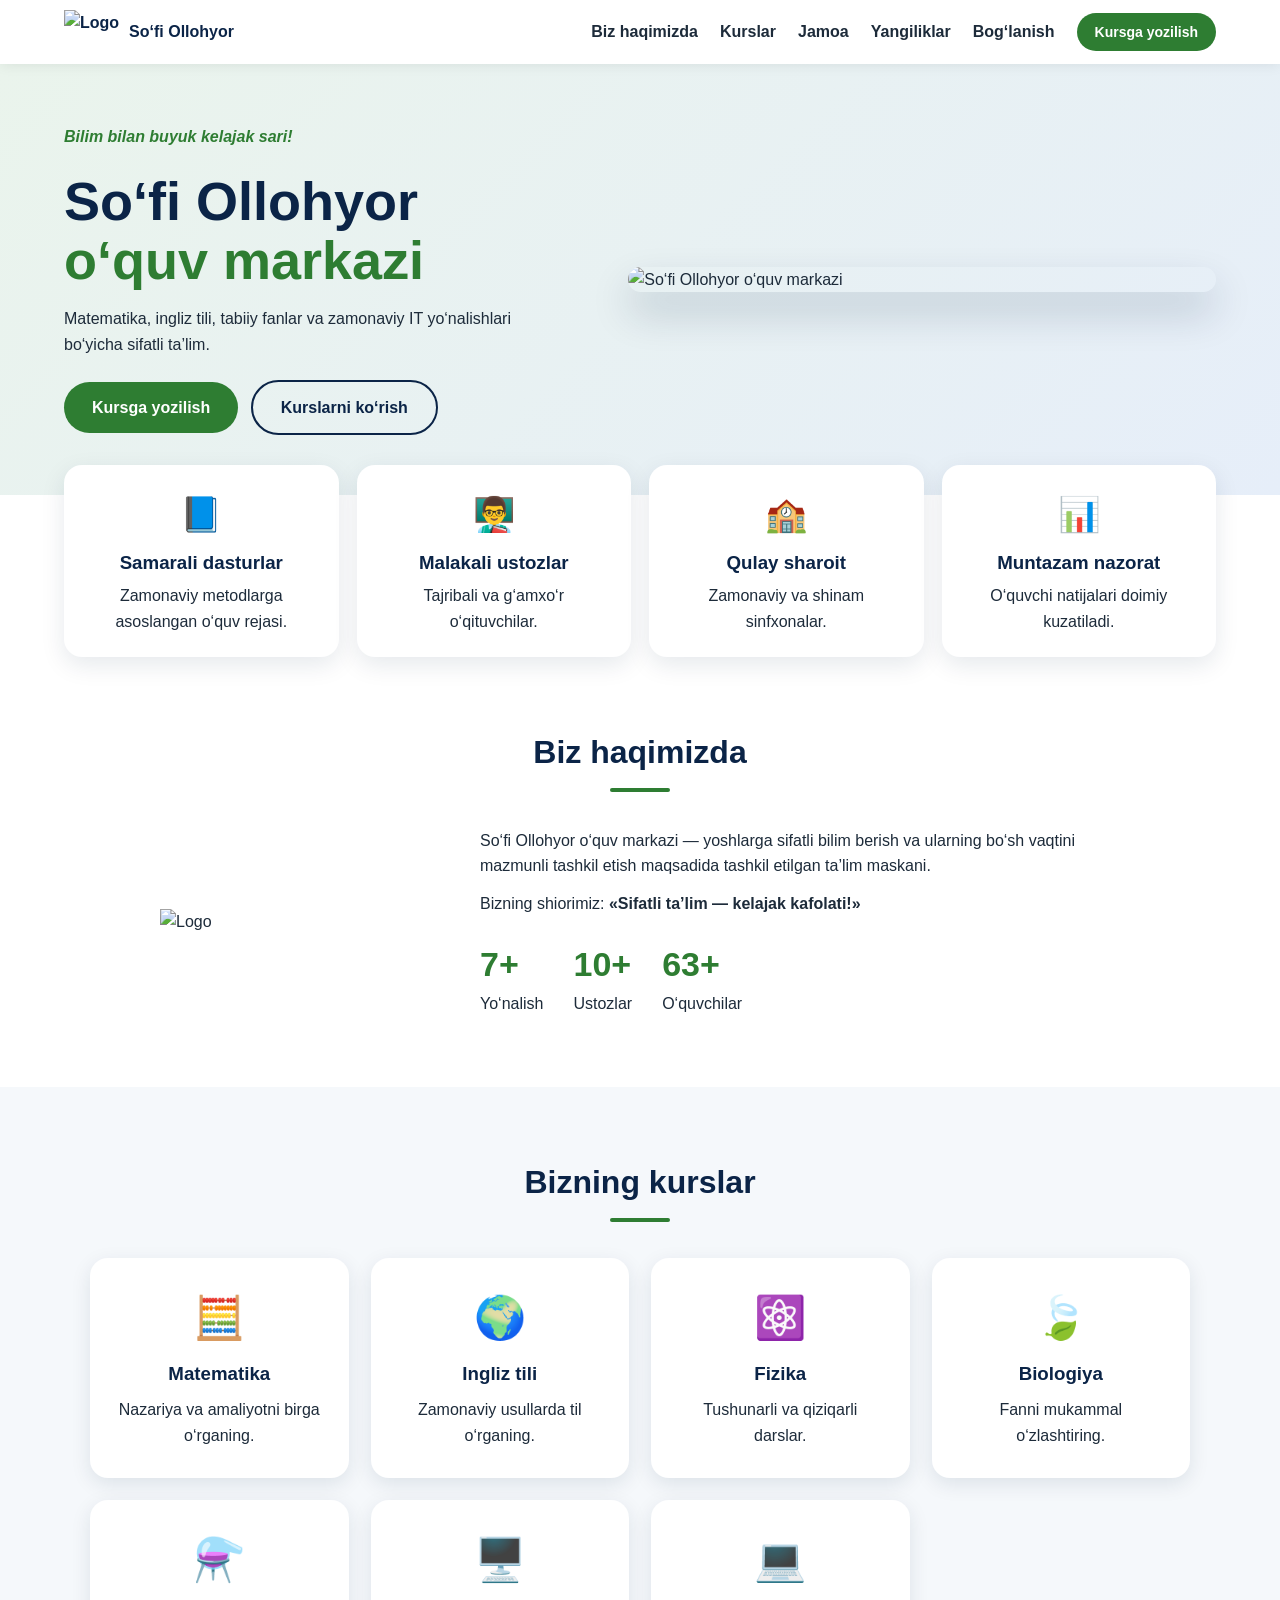
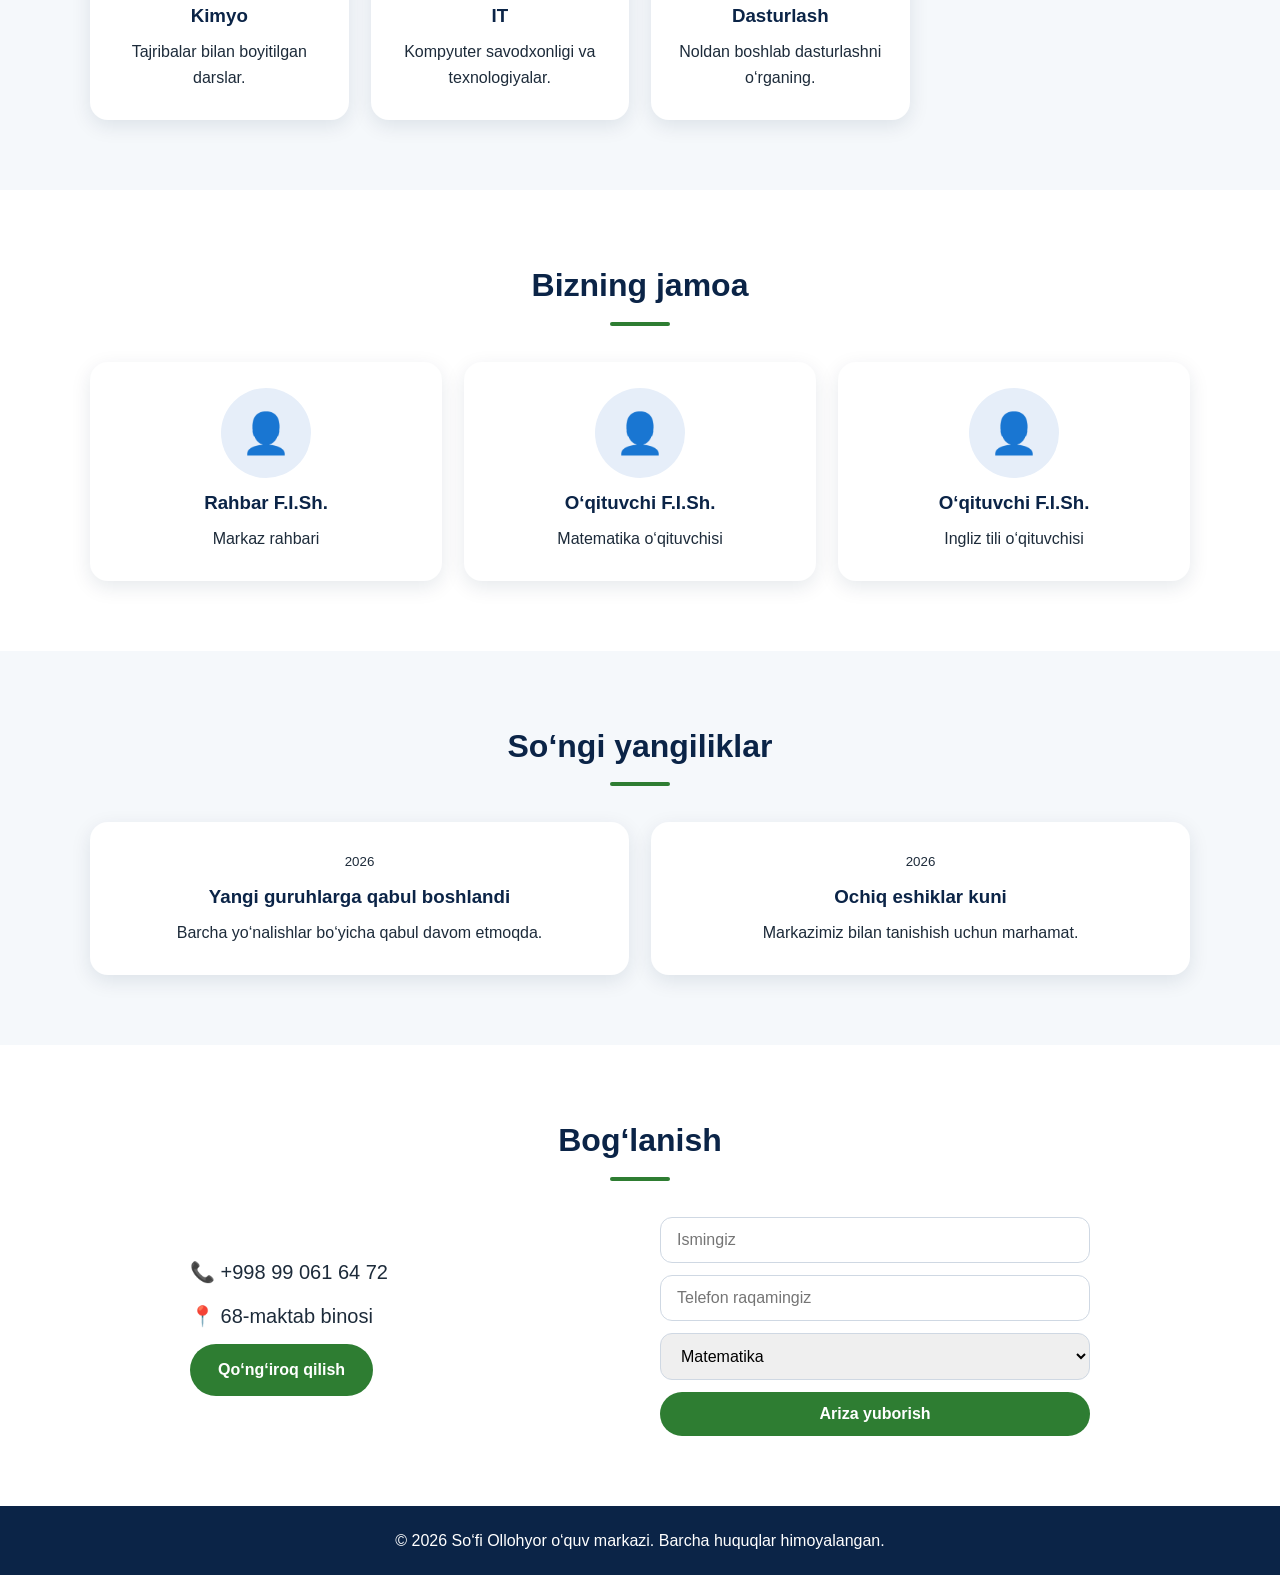
==== index.html @ 4f213fcb "Add files via upload" ====
<!DOCTYPE html>
<html lang="uz">
<head>
<meta charset="utf-8">
<meta name="viewport" content="width=device-width, initial-scale=1">
<title>So‘fi Ollohyor o‘quv markazi</title>
<meta name="description" content="So‘fi Ollohyor o‘quv markazi — matematika, ingliz tili, tabiiy fanlar va IT yo‘nalishlari bo‘yicha sifatli ta’lim.">
<link rel="icon" href="assets/logo.png">
<link rel="stylesheet" href="style.css">
</head>
<body>
<header class="nav">
  <a class="brand" href="#top"><img src="assets/logo.png" alt="Logo"><span>So‘fi Ollohyor</span></a>
  <button class="burger" aria-label="Menyu" onclick="document.body.classList.toggle('open')">☰</button>
  <nav>
    <a href="#about">Biz haqimizda</a><a href="#courses">Kurslar</a><a href="#team">Jamoa</a>
    <a href="#news">Yangiliklar</a><a href="#contact">Bog‘lanish</a>
    <a class="btn small" href="#contact">Kursga yozilish</a>
  </nav>
</header>

<section class="hero" id="top">
  <div class="hero-text">
    <p class="tag">Bilim bilan buyuk kelajak sari!</p>
    <h1>So‘fi Ollohyor <span>o‘quv markazi</span></h1>
    <p>Matematika, ingliz tili, tabiiy fanlar va zamonaviy IT yo‘nalishlari bo‘yicha sifatli ta’lim.</p>
    <a class="btn" href="#contact">Kursga yozilish</a>
    <a class="btn ghost" href="#courses">Kurslarni ko‘rish</a>
  </div>
  <img class="hero-img" src="assets/banner.png" alt="So‘fi Ollohyor o‘quv markazi">
</section>

<section class="features">
  <div><b>📘</b><h3>Samarali dasturlar</h3><p>Zamonaviy metodlarga asoslangan o‘quv rejasi.</p></div>
  <div><b>👨‍🏫</b><h3>Malakali ustozlar</h3><p>Tajribali va g‘amxo‘r o‘qituvchilar.</p></div>
  <div><b>🏫</b><h3>Qulay sharoit</h3><p>Zamonaviy va shinam sinfxonalar.</p></div>
  <div><b>📊</b><h3>Muntazam nazorat</h3><p>O‘quvchi natijalari doimiy kuzatiladi.</p></div>
</section>

<section class="sec" id="about">
  <h2>Biz haqimizda</h2>
  <div class="about">
    <img src="assets/logo.png" alt="Logo">
    <div>
      <p>So‘fi Ollohyor o‘quv markazi — yoshlarga sifatli bilim berish va ularning bo‘sh vaqtini mazmunli tashkil etish maqsadida tashkil etilgan ta’lim maskani.</p>
      <p>Bizning shiorimiz: <b>«Sifatli ta’lim — kelajak kafolati!»</b></p>
      <div class="stats">
        <div><strong data-n="7">0</strong><span>Yo‘nalish</span></div>
        <div><strong data-n="10">0</strong><span>Ustozlar</span></div>
        <div><strong data-n="100">0</strong><span>O‘quvchilar</span></div>
      </div>
    </div>
  </div>
</section>

<section class="sec alt" id="courses">
  <h2>Bizning kurslar</h2>
  <div class="grid">
    <article class="card"><i>🧮</i><h3>Matematika</h3><p>Nazariya va amaliyotni birga o‘rganing.</p></article>
    <article class="card"><i>🌍</i><h3>Ingliz tili</h3><p>Zamonaviy usullarda til o‘rganing.</p></article>
    <article class="card"><i>⚛️</i><h3>Fizika</h3><p>Tushunarli va qiziqarli darslar.</p></article>
    <article class="card"><i>🍃</i><h3>Biologiya</h3><p>Fanni mukammal o‘zlashtiring.</p></article>
    <article class="card"><i>⚗️</i><h3>Kimyo</h3><p>Tajribalar bilan boyitilgan darslar.</p></article>
    <article class="card"><i>🖥️</i><h3>IT</h3><p>Kompyuter savodxonligi va texnologiyalar.</p></article>
    <article class="card"><i>💻</i><h3>Dasturlash</h3><p>Noldan boshlab dasturlashni o‘rganing.</p></article>
  </div>
</section>

<section class="sec" id="team">
  <h2>Bizning jamoa</h2>
  <div class="grid team">
    <div class="card"><div class="ph">👤</div><h3>Rahbar F.I.Sh.</h3><p>Markaz rahbari</p></div>
    <div class="card"><div class="ph">👤</div><h3>O‘qituvchi F.I.Sh.</h3><p>Matematika o‘qituvchisi</p></div>
    <div class="card"><div class="ph">👤</div><h3>O‘qituvchi F.I.Sh.</h3><p>Ingliz tili o‘qituvchisi</p></div>
  </div>
</section>

<section class="sec alt" id="news">
  <h2>So‘ngi yangiliklar</h2>
  <div class="grid">
    <article class="card"><small>2026</small><h3>Yangi guruhlarga qabul boshlandi</h3><p>Barcha yo‘nalishlar bo‘yicha qabul davom etmoqda.</p></article>
    <article class="card"><small>2026</small><h3>Ochiq eshiklar kuni</h3><p>Markazimiz bilan tanishish uchun marhamat.</p></article>
  </div>
</section>

<section class="sec" id="contact">
  <h2>Bog‘lanish</h2>
  <div class="contact">
    <div>
      <p>📞 <a href="tel:+998990616472">+998 99 061 64 72</a></p>
      <p>📍 68-maktab binosi</p>
      <a class="btn" href="tel:+998990616472">Qo‘ng‘iroq qilish</a>
    </div>
    <form onsubmit="return send(event)">
      <input id="nm" placeholder="Ismingiz" required>
      <input id="ph" type="tel" placeholder="Telefon raqamingiz" required>
      <select id="cr"><option>Matematika</option><option>Ingliz tili</option><option>Fizika</option><option>Biologiya</option><option>Kimyo</option><option>IT</option><option>Dasturlash</option></select>
      <button class="btn">Ariza yuborish</button>
    </form>
  </div>
</section>

<footer>© 2026 So‘fi Ollohyor o‘quv markazi. Barcha huquqlar himoyalangan.</footer>
<script src="script.js"></script>
</body>
</html>
---- style.css ----
:root{--navy:#0b2447;--green:#2e7d32;--bg:#f5f8fb;--r:18px}
*{box-sizing:border-box;margin:0;padding:0}
html{scroll-behavior:smooth}
body{font-family:'Segoe UI',Roboto,Arial,sans-serif;color:#1d2b3a;line-height:1.6;background:#fff}
a{color:inherit;text-decoration:none}
.nav{position:sticky;top:0;z-index:10;display:flex;align-items:center;justify-content:space-between;padding:10px 5%;background:#fff;box-shadow:0 2px 12px #0001}
.brand{display:flex;align-items:center;gap:10px;font-weight:800;color:var(--navy)}
.brand img{height:44px}
nav{display:flex;align-items:center;gap:22px;font-weight:600}
nav a:hover{color:var(--green)}
.burger{display:none;font-size:26px;background:none;border:0}
.btn{display:inline-block;background:var(--green);color:#fff;padding:13px 28px;border-radius:50px;font-weight:700;border:0;cursor:pointer;font-size:16px;transition:.2s}
.btn:hover{background:var(--navy);transform:translateY(-2px)}
.btn.small{padding:8px 18px;font-size:14px}
.btn.ghost{background:transparent;color:var(--navy);border:2px solid var(--navy);margin-left:8px}
.btn.ghost:hover{color:#fff}
.hero{display:grid;grid-template-columns:1fr 1.1fr;gap:30px;align-items:center;padding:60px 5%;background:linear-gradient(135deg,#eaf4ec,#e6eef9)}
.tag{color:var(--green);font-weight:700;font-style:italic}
h1{font-size:clamp(32px,5vw,54px);line-height:1.1;color:var(--navy);margin:10px 0 16px}
h1 span{color:var(--green);display:block}
.hero-text p{margin-bottom:22px;max-width:480px}
.hero-img{width:100%;border-radius:var(--r);box-shadow:0 20px 40px #0b244733}
.features{display:grid;grid-template-columns:repeat(auto-fit,minmax(200px,1fr));gap:18px;padding:0 5%;margin-top:-30px;position:relative}
.features div{background:#fff;padding:22px;border-radius:var(--r);box-shadow:0 8px 24px #0b24471a;text-align:center}
.features b{font-size:34px}
.features h3{color:var(--navy);margin:6px 0}
.sec{padding:70px 5%}.alt{background:var(--bg)}
h2{text-align:center;font-size:32px;color:var(--navy);margin-bottom:36px}
h2:after{content:"";display:block;width:60px;height:4px;background:var(--green);margin:10px auto 0;border-radius:4px}
.about{display:grid;grid-template-columns:280px 1fr;gap:40px;align-items:center;max-width:960px;margin:auto}
.about img{width:100%}
.about p{margin-bottom:12px}
.stats{display:flex;gap:30px;margin-top:20px}
.stats strong{display:block;font-size:34px;color:var(--green)}
.grid{display:grid;grid-template-columns:repeat(auto-fit,minmax(220px,1fr));gap:22px;max-width:1100px;margin:auto}
.card{background:#fff;padding:26px;border-radius:var(--r);box-shadow:0 6px 20px #0b24471a;text-align:center;transition:.25s;border-bottom:4px solid transparent}
.card:hover{transform:translateY(-6px);border-color:var(--green)}
.card i{font-style:normal;font-size:42px}
.card h3{color:var(--navy);margin:8px 0}
.ph{width:90px;height:90px;border-radius:50%;background:#e6eef9;display:grid;place-items:center;font-size:40px;margin:0 auto 10px}
.contact{display:grid;grid-template-columns:1fr 1fr;gap:40px;max-width:900px;margin:auto;align-items:center}
.contact p{font-size:20px;margin-bottom:12px}
form{display:grid;gap:12px}
input,select{padding:13px 16px;border:1px solid #cfd8e3;border-radius:12px;font-size:16px}
footer{background:var(--navy);color:#fff;text-align:center;padding:22px}
@media(max-width:800px){
.hero,.about,.contact{grid-template-columns:1fr}
.burger{display:block}
nav{display:none;position:absolute;top:100%;left:0;right:0;background:#fff;flex-direction:column;padding:18px;box-shadow:0 8px 14px #0002}
.open nav{display:flex}
}
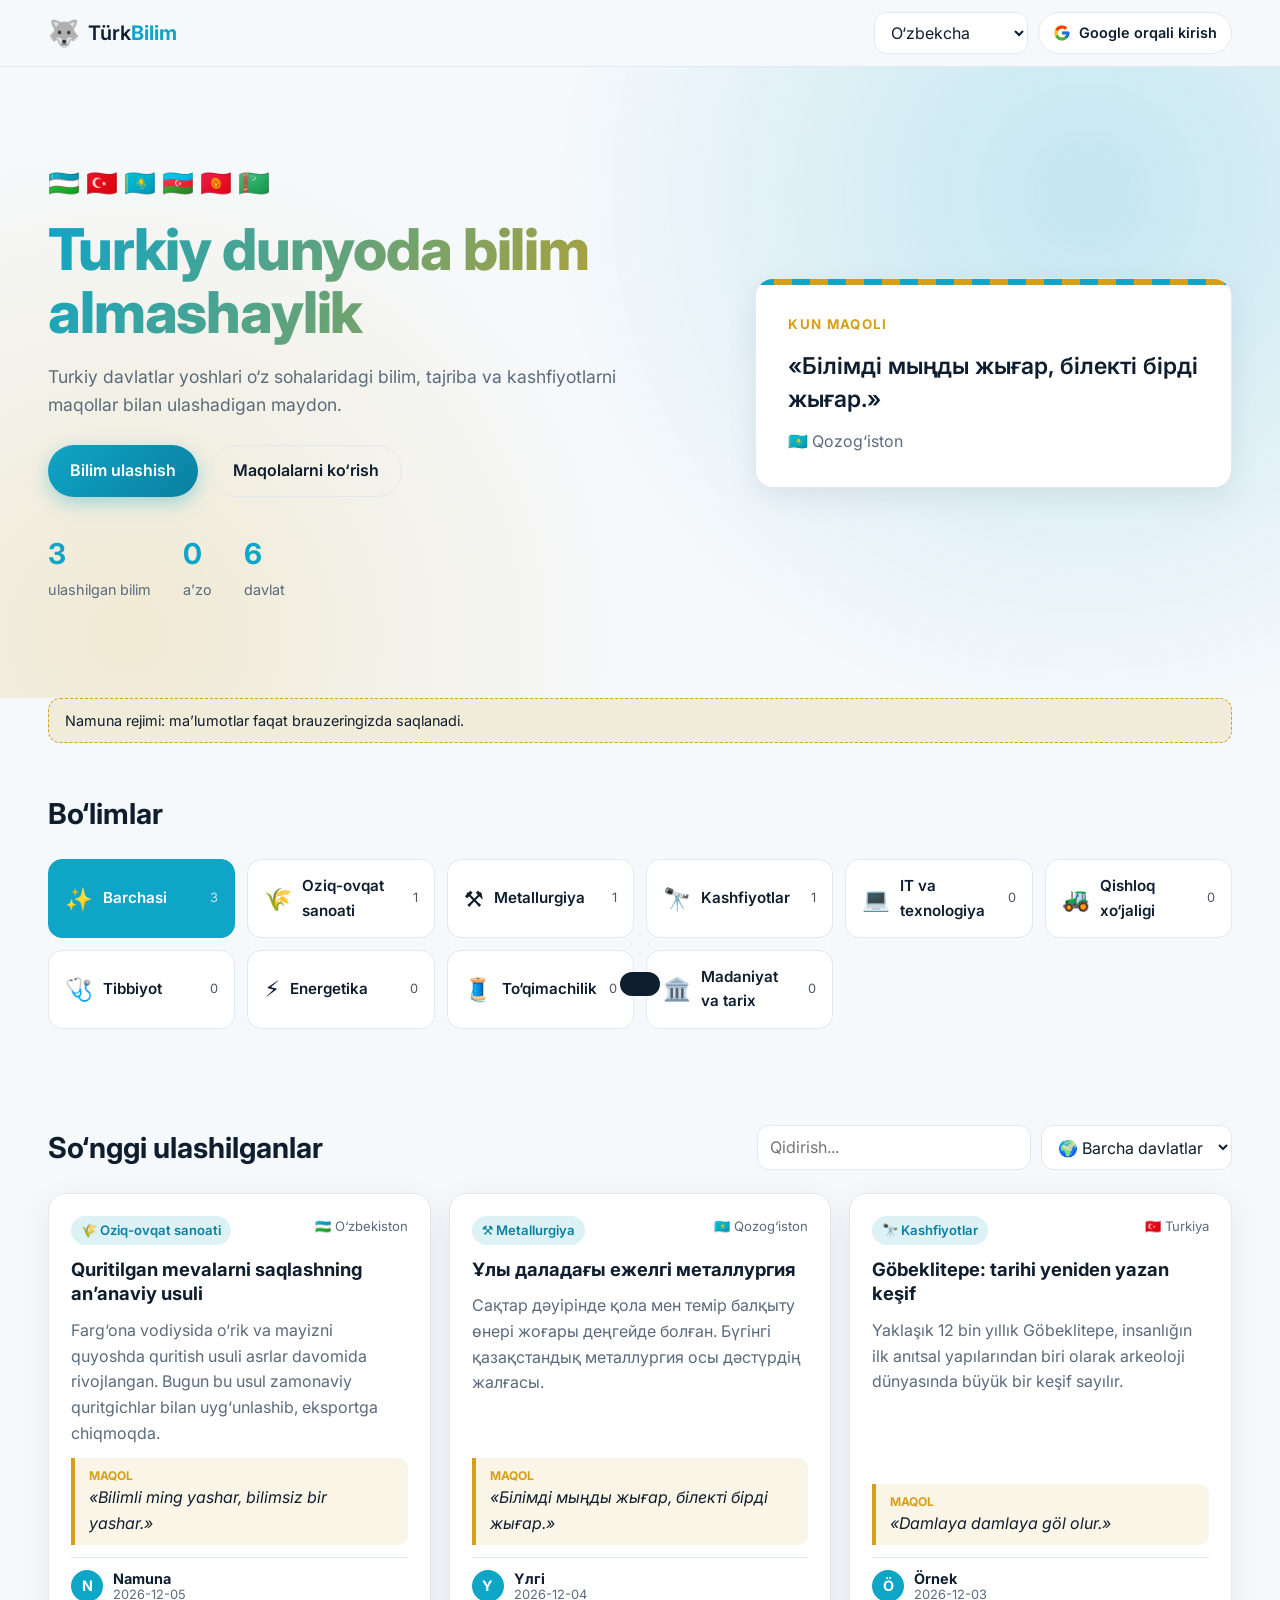
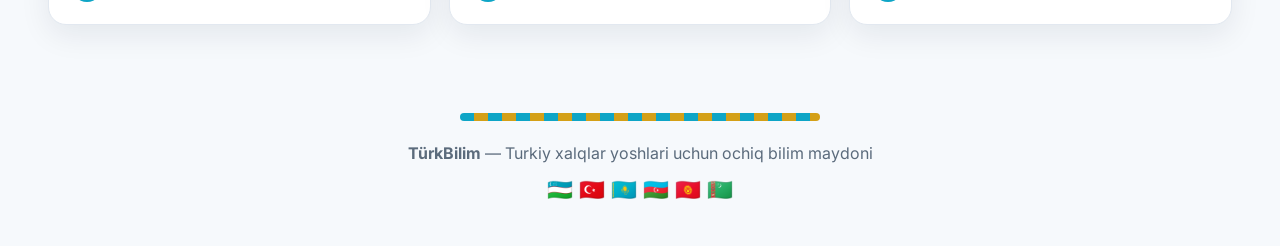
==== commit 9995d2e0: "TürkBilim: turkiy dunyoda bilim almashish sayti - 6 turkiy til: o'zbek, turk, ozarbayjon, qozoq, qir" ====
--- a/index.html
+++ b/index.html
@@ -3,104 +3,95 @@
 <head>
 <meta charset="utf-8">
 <meta name="viewport" content="width=device-width, initial-scale=1">
-<title>So‘fi Ollohyor o‘quv markazi</title>
-<meta name="description" content="So‘fi Ollohyor o‘quv markazi — matematika, ingliz tili, tabiiy fanlar va IT yo‘nalishlari bo‘yicha sifatli ta’lim.">
-<link rel="icon" href="assets/logo.png">
+<title>TürkBilim — Turkiy dunyoda bilim almashaylik</title>
+<meta name="description" content="Turkiy davlatlar yoshlari o‘z sohalaridagi bilim, tajriba va kashfiyotlarni maqollar bilan ulashadigan maydon.">
+<link rel="icon" href="data:image/svg+xml,<svg xmlns='http://www.w3.org/2000/svg' viewBox='0 0 100 100'><text y='.9em' font-size='90'>🐺</text></svg>">
+<link rel="preconnect" href="https://fonts.googleapis.com">
+<link href="https://fonts.googleapis.com/css2?family=Inter:wght@400;500;600;700;800&display=swap" rel="stylesheet">
 <link rel="stylesheet" href="style.css">
 </head>
 <body>
 <header class="nav">
-  <a class="brand" href="#top"><img src="assets/logo.png" alt="Logo"><span>So‘fi Ollohyor</span></a>
-  <button class="burger" aria-label="Menyu" onclick="document.body.classList.toggle('open')">☰</button>
-  <nav>
-    <a href="#about">Biz haqimizda</a><a href="#courses">Kurslar</a><a href="#team">Jamoa</a>
-    <a href="#news">Yangiliklar</a><a href="#contact">Bog‘lanish</a>
-    <a class="btn small" href="#contact">Kursga yozilish</a>
-  </nav>
+  <a class="brand" href="#top"><span class="logo">🐺</span><span>Türk<b>Bilim</b></span></a>
+  <div class="nav-right">
+    <select id="lang" aria-label="Til / Dil / Тіл"></select>
+    <div id="user" class="user" hidden>
+      <img id="avatar" alt="">
+      <button class="btn ghost small" data-i18n="logout" id="logout"></button>
+    </div>
+    <button class="btn google small" id="login">
+      <svg viewBox="0 0 48 48" width="18" height="18" aria-hidden="true"><path fill="#FFC107" d="M43.6 20.5H42V20H24v8h11.3C33.7 32.7 29.2 36 24 36c-6.6 0-12-5.4-12-12s5.4-12 12-12c3.1 0 5.8 1.2 7.9 3.1l5.7-5.7C34 6.1 29.3 4 24 4 12.9 4 4 12.9 4 24s8.9 20 20 20 20-8.9 20-20c0-1.3-.1-2.4-.4-3.5z"/><path fill="#FF3D00" d="m6.3 14.7 6.6 4.8C14.7 15.1 19 12 24 12c3.1 0 5.8 1.2 7.9 3.1l5.7-5.7C34 6.1 29.3 4 24 4 16.3 4 9.7 8.3 6.3 14.7z"/><path fill="#4CAF50" d="M24 44c5.2 0 9.9-2 13.4-5.2l-6.2-5.2C29.2 35.1 26.7 36 24 36c-5.2 0-9.6-3.3-11.3-7.9l-6.5 5C9.5 39.6 16.2 44 24 44z"/><path fill="#1976D2" d="M43.6 20.5H42V20H24v8h11.3c-.8 2.2-2.2 4.2-4.1 5.6l6.2 5.2C37 39.2 44 34 44 24c0-1.3-.1-2.4-.4-3.5z"/></svg>
+      <span data-i18n="join"></span>
+    </button>
+  </div>
 </header>
 
 <section class="hero" id="top">
   <div class="hero-text">
-    <p class="tag">Bilim bilan buyuk kelajak sari!</p>
-    <h1>So‘fi Ollohyor <span>o‘quv markazi</span></h1>
-    <p>Matematika, ingliz tili, tabiiy fanlar va zamonaviy IT yo‘nalishlari bo‘yicha sifatli ta’lim.</p>
-    <a class="btn" href="#contact">Kursga yozilish</a>
-    <a class="btn ghost" href="#courses">Kurslarni ko‘rish</a>
+    <div class="flags" id="flags"></div>
+    <h1 data-i18n="slogan"></h1>
+    <p data-i18n="heroText"></p>
+    <div class="actions">
+      <button class="btn" id="shareBtn" data-i18n="share"></button>
+      <a class="btn ghost" href="#feed" data-i18n="explore"></a>
+    </div>
+    <div class="stats">
+      <div><strong id="sPosts">0</strong><span data-i18n="statPosts"></span></div>
+      <div><strong id="sMembers">0</strong><span data-i18n="statMembers"></span></div>
+      <div><strong>6</strong><span data-i18n="statCountries"></span></div>
+    </div>
   </div>
-  <img class="hero-img" src="assets/banner.png" alt="So‘fi Ollohyor o‘quv markazi">
+  <aside class="proverb-card">
+    <small data-i18n="proverbDay"></small>
+    <blockquote id="proverb"></blockquote>
+    <span id="proverbFrom"></span>
+  </aside>
 </section>
 
-<section class="features">
-  <div><b>📘</b><h3>Samarali dasturlar</h3><p>Zamonaviy metodlarga asoslangan o‘quv rejasi.</p></div>
-  <div><b>👨‍🏫</b><h3>Malakali ustozlar</h3><p>Tajribali va g‘amxo‘r o‘qituvchilar.</p></div>
-  <div><b>🏫</b><h3>Qulay sharoit</h3><p>Zamonaviy va shinam sinfxonalar.</p></div>
-  <div><b>📊</b><h3>Muntazam nazorat</h3><p>O‘quvchi natijalari doimiy kuzatiladi.</p></div>
+<p class="demo" id="demo" data-i18n="demoNote" hidden></p>
+
+<section class="sec" id="sections">
+  <h2 data-i18n="sections"></h2>
+  <div class="cats" id="cats"></div>
 </section>
 
-<section class="sec" id="about">
-  <h2>Biz haqimizda</h2>
-  <div class="about">
-    <img src="assets/logo.png" alt="Logo">
-    <div>
-      <p>So‘fi Ollohyor o‘quv markazi — yoshlarga sifatli bilim berish va ularning bo‘sh vaqtini mazmunli tashkil etish maqsadida tashkil etilgan ta’lim maskani.</p>
-      <p>Bizning shiorimiz: <b>«Sifatli ta’lim — kelajak kafolati!»</b></p>
-      <div class="stats">
-        <div><strong data-n="7">0</strong><span>Yo‘nalish</span></div>
-        <div><strong data-n="10">0</strong><span>Ustozlar</span></div>
-        <div><strong data-n="100">0</strong><span>O‘quvchilar</span></div>
-      </div>
+<section class="sec" id="feed">
+  <div class="feed-head">
+    <h2 data-i18n="latest"></h2>
+    <div class="filters">
+      <input id="q" type="search" data-i18n-ph="search">
+      <select id="countryFilter"></select>
     </div>
   </div>
+  <div class="grid" id="posts"></div>
+  <p class="empty" id="empty" data-i18n="empty" hidden></p>
 </section>
 
-<section class="sec alt" id="courses">
-  <h2>Bizning kurslar</h2>
-  <div class="grid">
-    <article class="card"><i>🧮</i><h3>Matematika</h3><p>Nazariya va amaliyotni birga o‘rganing.</p></article>
-    <article class="card"><i>🌍</i><h3>Ingliz tili</h3><p>Zamonaviy usullarda til o‘rganing.</p></article>
-    <article class="card"><i>⚛️</i><h3>Fizika</h3><p>Tushunarli va qiziqarli darslar.</p></article>
-    <article class="card"><i>🍃</i><h3>Biologiya</h3><p>Fanni mukammal o‘zlashtiring.</p></article>
-    <article class="card"><i>⚗️</i><h3>Kimyo</h3><p>Tajribalar bilan boyitilgan darslar.</p></article>
-    <article class="card"><i>🖥️</i><h3>IT</h3><p>Kompyuter savodxonligi va texnologiyalar.</p></article>
-    <article class="card"><i>💻</i><h3>Dasturlash</h3><p>Noldan boshlab dasturlashni o‘rganing.</p></article>
-  </div>
-</section>
+<footer>
+  <div class="ornament"></div>
+  <p><b>TürkBilim</b> — <span data-i18n="footer"></span></p>
+  <p class="muted">🇺🇿 🇹🇷 🇰🇿 🇦🇿 🇰🇬 🇹🇲</p>
+</footer>
 
-<section class="sec" id="team">
-  <h2>Bizning jamoa</h2>
-  <div class="grid team">
-    <div class="card"><div class="ph">👤</div><h3>Rahbar F.I.Sh.</h3><p>Markaz rahbari</p></div>
-    <div class="card"><div class="ph">👤</div><h3>O‘qituvchi F.I.Sh.</h3><p>Matematika o‘qituvchisi</p></div>
-    <div class="card"><div class="ph">👤</div><h3>O‘qituvchi F.I.Sh.</h3><p>Ingliz tili o‘qituvchisi</p></div>
-  </div>
-</section>
+<dialog id="dlg">
+  <form id="form" method="dialog">
+    <h3 data-i18n="formTitle"></h3>
+    <label><span data-i18n="fTitle"></span><input id="fTitle" maxlength="120" required></label>
+    <div class="row">
+      <label><span data-i18n="fCategory"></span><select id="fCategory"></select></label>
+      <label><span data-i18n="fCountry"></span><select id="fCountry"></select></label>
+    </div>
+    <label><span data-i18n="fBody"></span><textarea id="fBody" rows="6" maxlength="4000" required></textarea></label>
+    <label><span data-i18n="fProverb"></span><input id="fProverb" maxlength="200" data-i18n-ph="fProverbHint" required></label>
+    <div class="actions end">
+      <button type="button" class="btn ghost" id="cancel" data-i18n="cancel"></button>
+      <button type="submit" class="btn" data-i18n="publish"></button>
+    </div>
+  </form>
+</dialog>
 
-<section class="sec alt" id="news">
-  <h2>So‘ngi yangiliklar</h2>
-  <div class="grid">
-    <article class="card"><small>2026</small><h3>Yangi guruhlarga qabul boshlandi</h3><p>Barcha yo‘nalishlar bo‘yicha qabul davom etmoqda.</p></article>
-    <article class="card"><small>2026</small><h3>Ochiq eshiklar kuni</h3><p>Markazimiz bilan tanishish uchun marhamat.</p></article>
-  </div>
-</section>
+<div class="toast" id="toast"></div>
 
-<section class="sec" id="contact">
-  <h2>Bog‘lanish</h2>
-  <div class="contact">
-    <div>
-      <p>📞 <a href="tel:+998990616472">+998 99 061 64 72</a></p>
-      <p>📍 68-maktab binosi</p>
-      <a class="btn" href="tel:+998990616472">Qo‘ng‘iroq qilish</a>
-    </div>
-    <form onsubmit="return send(event)">
-      <input id="nm" placeholder="Ismingiz" required>
-      <input id="ph" type="tel" placeholder="Telefon raqamingiz" required>
-      <select id="cr"><option>Matematika</option><option>Ingliz tili</option><option>Fizika</option><option>Biologiya</option><option>Kimyo</option><option>IT</option><option>Dasturlash</option></select>
-      <button class="btn">Ariza yuborish</button>
-    </form>
-  </div>
-</section>
-
-<footer>© 2026 So‘fi Ollohyor o‘quv markazi. Barcha huquqlar himoyalangan.</footer>
-<script src="script.js"></script>
+<script type="module" src="app.js"></script>
 </body>
 </html>
--- a/style.css
+++ b/style.css
@@ -1,51 +1,157 @@
-:root{--navy:#0b2447;--green:#2e7d32;--bg:#f5f8fb;--r:18px}
-*{box-sizing:border-box;margin:0;padding:0}
-html{scroll-behavior:smooth}
-body{font-family:'Segoe UI',Roboto,Arial,sans-serif;color:#1d2b3a;line-height:1.6;background:#fff}
-a{color:inherit;text-decoration:none}
-.nav{position:sticky;top:0;z-index:10;display:flex;align-items:center;justify-content:space-between;padding:10px 5%;background:#fff;box-shadow:0 2px 12px #0001}
-.brand{display:flex;align-items:center;gap:10px;font-weight:800;color:var(--navy)}
-.brand img{height:44px}
-nav{display:flex;align-items:center;gap:22px;font-weight:600}
-nav a:hover{color:var(--green)}
-.burger{display:none;font-size:26px;background:none;border:0}
-.btn{display:inline-block;background:var(--green);color:#fff;padding:13px 28px;border-radius:50px;font-weight:700;border:0;cursor:pointer;font-size:16px;transition:.2s}
-.btn:hover{background:var(--navy);transform:translateY(-2px)}
-.btn.small{padding:8px 18px;font-size:14px}
-.btn.ghost{background:transparent;color:var(--navy);border:2px solid var(--navy);margin-left:8px}
-.btn.ghost:hover{color:#fff}
-.hero{display:grid;grid-template-columns:1fr 1.1fr;gap:30px;align-items:center;padding:60px 5%;background:linear-gradient(135deg,#eaf4ec,#e6eef9)}
-.tag{color:var(--green);font-weight:700;font-style:italic}
-h1{font-size:clamp(32px,5vw,54px);line-height:1.1;color:var(--navy);margin:10px 0 16px}
-h1 span{color:var(--green);display:block}
-.hero-text p{margin-bottom:22px;max-width:480px}
-.hero-img{width:100%;border-radius:var(--r);box-shadow:0 20px 40px #0b244733}
-.features{display:grid;grid-template-columns:repeat(auto-fit,minmax(200px,1fr));gap:18px;padding:0 5%;margin-top:-30px;position:relative}
-.features div{background:#fff;padding:22px;border-radius:var(--r);box-shadow:0 8px 24px #0b24471a;text-align:center}
-.features b{font-size:34px}
-.features h3{color:var(--navy);margin:6px 0}
-.sec{padding:70px 5%}.alt{background:var(--bg)}
-h2{text-align:center;font-size:32px;color:var(--navy);margin-bottom:36px}
-h2:after{content:"";display:block;width:60px;height:4px;background:var(--green);margin:10px auto 0;border-radius:4px}
-.about{display:grid;grid-template-columns:280px 1fr;gap:40px;align-items:center;max-width:960px;margin:auto}
-.about img{width:100%}
-.about p{margin-bottom:12px}
-.stats{display:flex;gap:30px;margin-top:20px}
-.stats strong{display:block;font-size:34px;color:var(--green)}
-.grid{display:grid;grid-template-columns:repeat(auto-fit,minmax(220px,1fr));gap:22px;max-width:1100px;margin:auto}
-.card{background:#fff;padding:26px;border-radius:var(--r);box-shadow:0 6px 20px #0b24471a;text-align:center;transition:.25s;border-bottom:4px solid transparent}
-.card:hover{transform:translateY(-6px);border-color:var(--green)}
-.card i{font-style:normal;font-size:42px}
-.card h3{color:var(--navy);margin:8px 0}
-.ph{width:90px;height:90px;border-radius:50%;background:#e6eef9;display:grid;place-items:center;font-size:40px;margin:0 auto 10px}
-.contact{display:grid;grid-template-columns:1fr 1fr;gap:40px;max-width:900px;margin:auto;align-items:center}
-.contact p{font-size:20px;margin-bottom:12px}
-form{display:grid;gap:12px}
-input,select{padding:13px 16px;border:1px solid #cfd8e3;border-radius:12px;font-size:16px}
-footer{background:var(--navy);color:#fff;text-align:center;padding:22px}
-@media(max-width:800px){
-.hero,.about,.contact{grid-template-columns:1fr}
-.burger{display:block}
-nav{display:none;position:absolute;top:100%;left:0;right:0;background:#fff;flex-direction:column;padding:18px;box-shadow:0 8px 14px #0002}
-.open nav{display:flex}
+:root {
+  --bg: #f6f9fc;
+  --card: #ffffff;
+  --text: #0f1e2e;
+  --muted: #5b6b7c;
+  --line: #e2e8f0;
+  --primary: #0ea5c6;   /* turkiy moviy */
+  --primary-2: #0b7fa0;
+  --gold: #d4a017;
+  --shadow: 0 10px 30px rgba(15, 30, 46, .08);
+  --radius: 18px;
 }
+@media (prefers-color-scheme: dark) {
+  :root {
+    --bg: #0b1420; --card: #13202f; --text: #e8f0f8; --muted: #93a4b6; --line: #22344a;
+    --shadow: 0 10px 30px rgba(0, 0, 0, .35);
+  }
+}
+* { box-sizing: border-box; margin: 0; }
+[hidden] { display: none !important; }
+html { scroll-behavior: smooth; }
+body { font-family: Inter, system-ui, sans-serif; background: var(--bg); color: var(--text); line-height: 1.6; }
+img { max-width: 100%; }
+button, input, select, textarea { font: inherit; color: inherit; }
+
+/* Navigatsiya */
+.nav {
+  position: sticky; top: 0; z-index: 10; display: flex; align-items: center; justify-content: space-between;
+  gap: 12px; padding: 12px clamp(16px, 4vw, 48px);
+  background: color-mix(in srgb, var(--bg) 82%, transparent); backdrop-filter: blur(12px);
+  border-bottom: 1px solid var(--line);
+}
+.brand { display: flex; align-items: center; gap: 8px; text-decoration: none; color: inherit; font-size: 1.25rem; font-weight: 600; }
+.brand b { color: var(--primary); }
+.logo { font-size: 1.6rem; }
+.nav-right { display: flex; align-items: center; gap: 10px; }
+.user { display: flex; align-items: center; gap: 8px; }
+.user img { width: 34px; height: 34px; border-radius: 50%; border: 2px solid var(--primary); object-fit: cover; }
+select, input, textarea {
+  background: var(--card); border: 1px solid var(--line); border-radius: 12px; padding: 9px 12px; outline: none;
+}
+select:focus, input:focus, textarea:focus { border-color: var(--primary); box-shadow: 0 0 0 3px color-mix(in srgb, var(--primary) 20%, transparent); }
+
+/* Tugmalar */
+.btn {
+  display: inline-flex; align-items: center; gap: 8px; justify-content: center;
+  padding: 12px 22px; border-radius: 999px; border: 0; cursor: pointer; text-decoration: none; font-weight: 600;
+  background: linear-gradient(135deg, var(--primary), var(--primary-2)); color: #fff;
+  box-shadow: 0 6px 18px color-mix(in srgb, var(--primary) 35%, transparent); transition: transform .15s;
+}
+.btn:hover { transform: translateY(-2px); }
+.btn.ghost { background: transparent; color: var(--text); border: 1px solid var(--line); box-shadow: none; }
+.btn.small { padding: 8px 14px; font-size: .9rem; }
+.btn.google { background: var(--card); color: var(--text); border: 1px solid var(--line); box-shadow: none; }
+
+/* Hero */
+.hero {
+  display: grid; grid-template-columns: 1.4fr 1fr; gap: 40px; align-items: center;
+  padding: clamp(40px, 8vw, 96px) clamp(16px, 4vw, 48px);
+  background:
+    radial-gradient(circle at 85% 20%, color-mix(in srgb, var(--primary) 22%, transparent), transparent 45%),
+    radial-gradient(circle at 10% 90%, color-mix(in srgb, var(--gold) 18%, transparent), transparent 40%);
+}
+.flags { font-size: 1.6rem; display: flex; gap: 6px; margin-bottom: 14px; }
+.hero h1 { font-size: clamp(2rem, 5vw, 3.6rem); line-height: 1.1; font-weight: 800; letter-spacing: -.02em;
+  background: linear-gradient(120deg, var(--primary), var(--gold)); -webkit-background-clip: text; background-clip: text; color: transparent; }
+.hero p { color: var(--muted); font-size: 1.1rem; margin: 18px 0 26px; max-width: 620px; }
+.actions { display: flex; gap: 12px; flex-wrap: wrap; }
+.actions.end { justify-content: flex-end; margin-top: 8px; }
+.stats { display: flex; gap: 32px; margin-top: 34px; }
+.stats strong { display: block; font-size: 1.8rem; color: var(--primary); }
+.stats span { color: var(--muted); font-size: .9rem; }
+
+.proverb-card {
+  position: relative; background: var(--card); border-radius: var(--radius); padding: 32px; box-shadow: var(--shadow);
+  border: 1px solid var(--line); cursor: pointer; overflow: hidden;
+}
+.proverb-card::before {
+  content: ""; position: absolute; inset: 0 0 auto 0; height: 6px;
+  background: repeating-linear-gradient(90deg, var(--primary) 0 18px, var(--gold) 18px 36px);
+}
+.proverb-card small { text-transform: uppercase; letter-spacing: .1em; color: var(--gold); font-weight: 700; }
+.proverb-card blockquote { font-size: 1.45rem; font-weight: 600; margin: 14px 0; line-height: 1.4; }
+.proverb-card span { color: var(--muted); }
+
+.demo { margin: 0 clamp(16px, 4vw, 48px); padding: 10px 16px; border-radius: 12px; font-size: .9rem;
+  background: color-mix(in srgb, var(--gold) 15%, transparent); border: 1px dashed var(--gold); }
+
+/* Bo'limlar */
+.sec { padding: 48px clamp(16px, 4vw, 48px); }
+.sec h2 { font-size: 1.8rem; margin-bottom: 22px; }
+.cats { display: grid; grid-template-columns: repeat(auto-fill, minmax(170px, 1fr)); gap: 12px; }
+.cat {
+  display: flex; align-items: center; gap: 10px; padding: 14px 16px; text-align: left; cursor: pointer;
+  background: var(--card); border: 1px solid var(--line); border-radius: 14px; transition: .15s;
+}
+.cat:hover { border-color: var(--primary); transform: translateY(-2px); }
+.cat.on { background: var(--primary); color: #fff; border-color: var(--primary); }
+.cat i { font-style: normal; font-size: 1.4rem; }
+.cat span { flex: 1; font-weight: 600; font-size: .95rem; }
+.cat em { font-style: normal; font-size: .8rem; opacity: .75; }
+
+/* Lenta */
+.feed-head { display: flex; justify-content: space-between; align-items: center; gap: 16px; flex-wrap: wrap; margin-bottom: 22px; }
+.feed-head h2 { margin: 0; }
+.filters { display: flex; gap: 10px; flex-wrap: wrap; }
+.filters input { min-width: 220px; }
+.grid { display: grid; grid-template-columns: repeat(auto-fill, minmax(300px, 1fr)); gap: 18px; }
+.post {
+  display: flex; flex-direction: column; gap: 12px; background: var(--card); border: 1px solid var(--line);
+  border-radius: var(--radius); padding: 22px; box-shadow: var(--shadow);
+}
+.meta { display: flex; justify-content: space-between; gap: 8px; font-size: .82rem; flex-wrap: wrap; }
+.chip { background: color-mix(in srgb, var(--primary) 14%, transparent); color: var(--primary-2); padding: 4px 10px; border-radius: 999px; font-weight: 600; }
+.flag { color: var(--muted); }
+.post h3 { font-size: 1.15rem; line-height: 1.35; }
+.post .body { color: var(--muted); white-space: pre-line; flex: 1; }
+.post blockquote { border-left: 4px solid var(--gold); padding: 8px 14px; border-radius: 0 10px 10px 0;
+  background: color-mix(in srgb, var(--gold) 10%, transparent); font-style: italic; }
+.post blockquote small { display: block; font-style: normal; font-weight: 700; color: var(--gold); font-size: .75rem; text-transform: uppercase; }
+.author { display: flex; align-items: center; gap: 10px; border-top: 1px solid var(--line); padding-top: 12px; font-size: .9rem; }
+.author img, .ava { width: 32px; height: 32px; border-radius: 50%; object-fit: cover; }
+.ava { display: grid; place-items: center; background: var(--primary); color: #fff; font-weight: 700; }
+.author div { flex: 1; display: flex; flex-direction: column; line-height: 1.2; }
+.author time { color: var(--muted); font-size: .8rem; }
+.del { background: none; border: 1px solid var(--line); border-radius: 8px; padding: 4px 10px; cursor: pointer; color: #e11d48; font-size: .8rem; }
+.empty { text-align: center; color: var(--muted); padding: 40px; }
+
+/* Forma */
+dialog { border: 0; border-radius: var(--radius); padding: 0; width: min(620px, calc(100% - 32px)); background: var(--card); color: var(--text); box-shadow: var(--shadow); }
+dialog::backdrop { background: rgba(5, 15, 25, .55); backdrop-filter: blur(3px); }
+#form { display: flex; flex-direction: column; gap: 14px; padding: 26px; }
+#form label { display: flex; flex-direction: column; gap: 6px; font-size: .9rem; font-weight: 600; flex: 1; }
+#form .row { display: flex; gap: 12px; flex-wrap: wrap; }
+textarea { resize: vertical; }
+
+/* Pastki qism */
+footer { text-align: center; padding: 40px 16px; color: var(--muted); }
+footer .ornament { height: 8px; margin: 0 auto 20px; max-width: 360px; border-radius: 4px;
+  background: repeating-linear-gradient(90deg, var(--primary) 0 14px, var(--gold) 14px 28px); }
+.muted { margin-top: 6px; font-size: 1.3rem; }
+
+.toast { position: fixed; left: 50%; bottom: 24px; transform: translate(-50%, 120px); background: var(--text); color: var(--bg);
+  padding: 12px 20px; border-radius: 12px; transition: transform .3s; z-index: 50; max-width: calc(100% - 32px); }
+.toast.show { transform: translate(-50%, 0); }
+
+@media (max-width: 820px) {
+  .hero { grid-template-columns: 1fr; }
+  .stats { gap: 20px; }
+  .btn.google span { display: none; }
+  .brand { font-size: 1.05rem; }
+  .nav-right { gap: 6px; }
+  #lang { max-width: 120px; padding: 7px 8px; }
+  .user .btn.small { padding: 6px 10px; font-size: .8rem; }
+  .filters, .filters input { width: 100%; min-width: 0; }
+  .filters select { flex: 1; }
+}
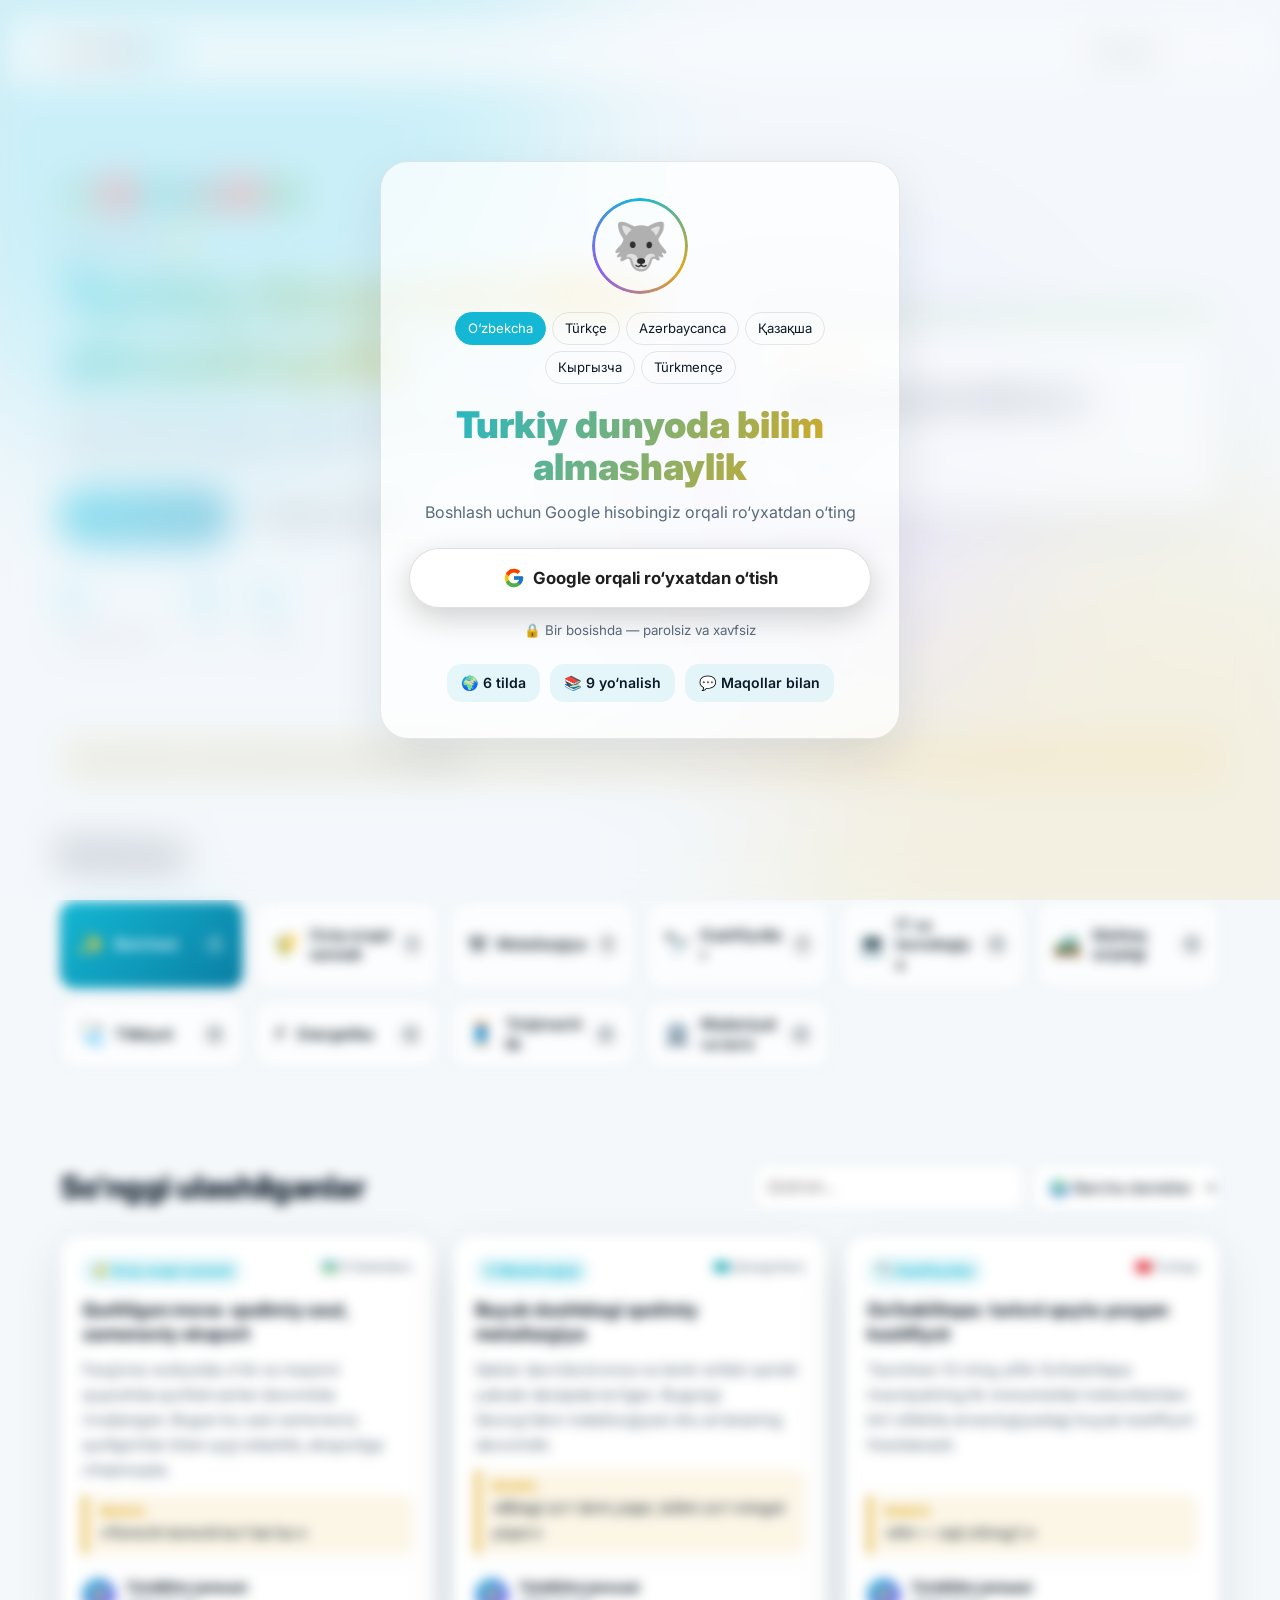
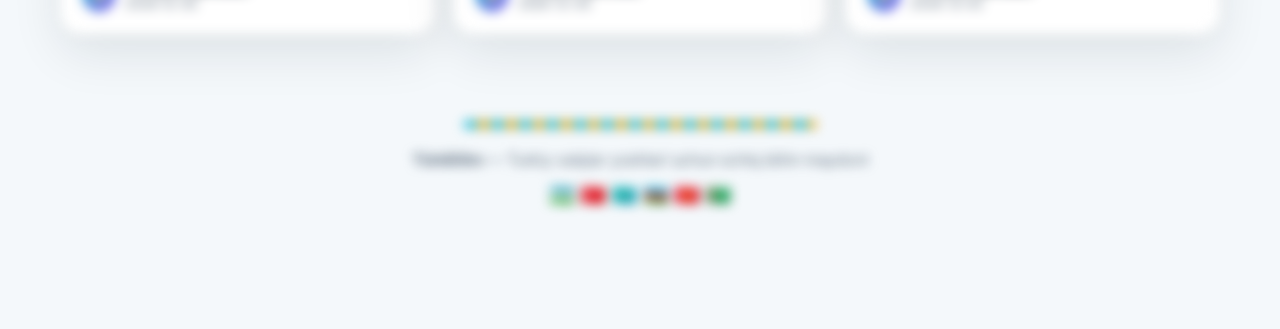
==== commit 152ec8f3: "Ro'yxatdan o'tish oynasi, to'liq ko'p tilli kontent va animatsiyalar - Boshida Google orqali ro'yxat" ====
--- a/index.html
+++ b/index.html
@@ -2,15 +2,39 @@
 <html lang="uz">
 <head>
 <meta charset="utf-8">
-<meta name="viewport" content="width=device-width, initial-scale=1">
+<meta name="viewport" content="width=device-width, initial-scale=1, viewport-fit=cover">
+<meta name="theme-color" content="#07111c">
 <title>TürkBilim — Turkiy dunyoda bilim almashaylik</title>
 <meta name="description" content="Turkiy davlatlar yoshlari o‘z sohalaridagi bilim, tajriba va kashfiyotlarni maqollar bilan ulashadigan maydon.">
 <link rel="icon" href="data:image/svg+xml,<svg xmlns='http://www.w3.org/2000/svg' viewBox='0 0 100 100'><text y='.9em' font-size='90'>🐺</text></svg>">
 <link rel="preconnect" href="https://fonts.googleapis.com">
-<link href="https://fonts.googleapis.com/css2?family=Inter:wght@400;500;600;700;800&display=swap" rel="stylesheet">
+<link href="https://fonts.googleapis.com/css2?family=Inter:wght@400;500;600;700;800;900&display=swap" rel="stylesheet">
 <link rel="stylesheet" href="style.css">
 </head>
-<body>
+<body class="loading">
+<div class="aurora" aria-hidden="true"><i></i><i></i><i></i></div>
+
+<!-- Ro'yxatdan o'tish oynasi -->
+<section class="gate" id="gate" hidden>
+  <div class="gate-card">
+    <div class="ring" aria-hidden="true"><span>🐺</span></div>
+    <div class="gate-langs" id="gateLangs"></div>
+    <h1 class="gate-title"><span id="gateSlogan"></span></h1>
+    <p data-i18n="gateSub"></p>
+    <button class="btn google big" id="gateLogin">
+      <svg viewBox="0 0 48 48" width="22" height="22" aria-hidden="true"><path fill="#FFC107" d="M43.6 20.5H42V20H24v8h11.3C33.7 32.7 29.2 36 24 36c-6.6 0-12-5.4-12-12s5.4-12 12-12c3.1 0 5.8 1.2 7.9 3.1l5.7-5.7C34 6.1 29.3 4 24 4 12.9 4 4 12.9 4 24s8.9 20 20 20 20-8.9 20-20c0-1.3-.1-2.4-.4-3.5z"/><path fill="#FF3D00" d="m6.3 14.7 6.6 4.8C14.7 15.1 19 12 24 12c3.1 0 5.8 1.2 7.9 3.1l5.7-5.7C34 6.1 29.3 4 24 4 16.3 4 9.7 8.3 6.3 14.7z"/><path fill="#4CAF50" d="M24 44c5.2 0 9.9-2 13.4-5.2l-6.2-5.2C29.2 35.1 26.7 36 24 36c-5.2 0-9.6-3.3-11.3-7.9l-6.5 5C9.5 39.6 16.2 44 24 44z"/><path fill="#1976D2" d="M43.6 20.5H42V20H24v8h11.3c-.8 2.2-2.2 4.2-4.1 5.6l6.2 5.2C37 39.2 44 34 44 24c0-1.3-.1-2.4-.4-3.5z"/></svg>
+      <span data-i18n="signup"></span>
+    </button>
+    <small class="note">🔒 <span data-i18n="gateNote"></span></small>
+    <ul class="feats">
+      <li>🌍 <span data-i18n="f1"></span></li>
+      <li>📚 <span data-i18n="f2"></span></li>
+      <li>💬 <span data-i18n="f3"></span></li>
+    </ul>
+  </div>
+</section>
+
+<div class="app" id="app">
 <header class="nav">
   <a class="brand" href="#top"><span class="logo">🐺</span><span>Türk<b>Bilim</b></span></a>
   <div class="nav-right">
@@ -19,44 +43,44 @@
       <img id="avatar" alt="">
       <button class="btn ghost small" data-i18n="logout" id="logout"></button>
     </div>
-    <button class="btn google small" id="login">
-      <svg viewBox="0 0 48 48" width="18" height="18" aria-hidden="true"><path fill="#FFC107" d="M43.6 20.5H42V20H24v8h11.3C33.7 32.7 29.2 36 24 36c-6.6 0-12-5.4-12-12s5.4-12 12-12c3.1 0 5.8 1.2 7.9 3.1l5.7-5.7C34 6.1 29.3 4 24 4 12.9 4 4 12.9 4 24s8.9 20 20 20 20-8.9 20-20c0-1.3-.1-2.4-.4-3.5z"/><path fill="#FF3D00" d="m6.3 14.7 6.6 4.8C14.7 15.1 19 12 24 12c3.1 0 5.8 1.2 7.9 3.1l5.7-5.7C34 6.1 29.3 4 24 4 16.3 4 9.7 8.3 6.3 14.7z"/><path fill="#4CAF50" d="M24 44c5.2 0 9.9-2 13.4-5.2l-6.2-5.2C29.2 35.1 26.7 36 24 36c-5.2 0-9.6-3.3-11.3-7.9l-6.5 5C9.5 39.6 16.2 44 24 44z"/><path fill="#1976D2" d="M43.6 20.5H42V20H24v8h11.3c-.8 2.2-2.2 4.2-4.1 5.6l6.2 5.2C37 39.2 44 34 44 24c0-1.3-.1-2.4-.4-3.5z"/></svg>
-      <span data-i18n="join"></span>
-    </button>
   </div>
 </header>
 
+<main class="swap">
 <section class="hero" id="top">
   <div class="hero-text">
     <div class="flags" id="flags"></div>
-    <h1 data-i18n="slogan"></h1>
-    <p data-i18n="heroText"></p>
-    <div class="actions">
-      <button class="btn" id="shareBtn" data-i18n="share"></button>
+    <p class="hello reveal"><span data-i18n="welcome"></span>, <b id="hello"></b> 👋</p>
+    <h1 class="reveal" data-i18n="slogan"></h1>
+    <p class="lead reveal" data-i18n="heroText"></p>
+    <div class="actions reveal">
+      <button class="btn glow" id="shareBtn">✍️ <span data-i18n="share"></span></button>
       <a class="btn ghost" href="#feed" data-i18n="explore"></a>
     </div>
-    <div class="stats">
+    <div class="stats reveal">
       <div><strong id="sPosts">0</strong><span data-i18n="statPosts"></span></div>
       <div><strong id="sMembers">0</strong><span data-i18n="statMembers"></span></div>
-      <div><strong>6</strong><span data-i18n="statCountries"></span></div>
+      <div><strong id="sCountries">6</strong><span data-i18n="statCountries"></span></div>
     </div>
   </div>
-  <aside class="proverb-card">
+  <aside class="proverb-card reveal" id="proverbCard" title="↻">
     <small data-i18n="proverbDay"></small>
     <blockquote id="proverb"></blockquote>
     <span id="proverbFrom"></span>
+    <em id="proverbOrig"></em>
+    <div class="dots" id="proverbDots"></div>
   </aside>
 </section>
 
 <p class="demo" id="demo" data-i18n="demoNote" hidden></p>
 
 <section class="sec" id="sections">
-  <h2 data-i18n="sections"></h2>
+  <h2 class="reveal" data-i18n="sections"></h2>
   <div class="cats" id="cats"></div>
 </section>
 
 <section class="sec" id="feed">
-  <div class="feed-head">
+  <div class="feed-head reveal">
     <h2 data-i18n="latest"></h2>
     <div class="filters">
       <input id="q" type="search" data-i18n-ph="search">
@@ -72,6 +96,10 @@
   <p><b>TürkBilim</b> — <span data-i18n="footer"></span></p>
   <p class="muted">🇺🇿 🇹🇷 🇰🇿 🇦🇿 🇰🇬 🇹🇲</p>
 </footer>
+</main>
+</div>
+
+<button class="fab" id="fab" aria-label="+">＋</button>
 
 <dialog id="dlg">
   <form id="form" method="dialog">
--- a/style.css
+++ b/style.css
@@ -1,157 +1,234 @@
 :root {
-  --bg: #f6f9fc;
+  --bg: #f4f8fb;
+  --glass: rgba(255, 255, 255, .72);
   --card: #ffffff;
-  --text: #0f1e2e;
-  --muted: #5b6b7c;
-  --line: #e2e8f0;
-  --primary: #0ea5c6;   /* turkiy moviy */
-  --primary-2: #0b7fa0;
-  --gold: #d4a017;
-  --shadow: 0 10px 30px rgba(15, 30, 46, .08);
-  --radius: 18px;
+  --text: #0c1a28;
+  --muted: #5a6b7d;
+  --line: rgba(15, 30, 46, .1);
+  --primary: #14b8d4;   /* turkiy moviy */
+  --primary-2: #0a7ea3;
+  --gold: #e0a91b;
+  --rose: #8b5cf6;
+  --shadow: 0 18px 50px rgba(12, 26, 40, .1);
+  --radius: 22px;
+  --ease: cubic-bezier(.2, .8, .2, 1);
 }
 @media (prefers-color-scheme: dark) {
   :root {
-    --bg: #0b1420; --card: #13202f; --text: #e8f0f8; --muted: #93a4b6; --line: #22344a;
-    --shadow: 0 10px 30px rgba(0, 0, 0, .35);
+    --bg: #07111c; --glass: rgba(16, 30, 46, .6); --card: #0f1d2c; --text: #eaf2fa; --muted: #93a6b9;
+    --line: rgba(255, 255, 255, .08); --shadow: 0 18px 50px rgba(0, 0, 0, .45);
   }
 }
 * { box-sizing: border-box; margin: 0; }
 [hidden] { display: none !important; }
 html { scroll-behavior: smooth; }
-body { font-family: Inter, system-ui, sans-serif; background: var(--bg); color: var(--text); line-height: 1.6; }
+body { font-family: Inter, system-ui, sans-serif; background: var(--bg); color: var(--text); line-height: 1.6; overflow-x: hidden; }
+body.locked { overflow: hidden; }
 img { max-width: 100%; }
 button, input, select, textarea { font: inherit; color: inherit; }
 
+/* Fon: harakatlanuvchi aurora */
+.aurora { position: fixed; inset: 0; z-index: -1; overflow: hidden; pointer-events: none; }
+.aurora i { position: absolute; width: 60vmax; height: 60vmax; border-radius: 50%; filter: blur(90px); opacity: .35; animation: float 22s var(--ease) infinite alternate; }
+.aurora i:nth-child(1) { background: var(--primary); top: -25vmax; left: -15vmax; }
+.aurora i:nth-child(2) { background: var(--gold); bottom: -30vmax; right: -20vmax; opacity: .22; animation-duration: 28s; }
+.aurora i:nth-child(3) { background: var(--rose); top: 30%; left: 45%; width: 35vmax; height: 35vmax; opacity: .16; animation-duration: 34s; }
+@keyframes float { to { transform: translate(8vmax, 6vmax) scale(1.15) rotate(25deg); } }
+
+/* Til almashganda butun sayt silliq almashadi */
+.swap, .gate-card > *:not(.ring) { transition: opacity .26s var(--ease), filter .26s var(--ease), transform .26s var(--ease); }
+body.switching .swap, body.switching .gate-card > *:not(.ring) { opacity: 0; filter: blur(8px); transform: translateY(8px); }
+
+/* Ro'yxatdan o'tish oynasi */
+.gate { position: fixed; inset: 0; z-index: 40; display: grid; place-items: center; padding: 16px; overflow-y: auto;
+  background: color-mix(in srgb, var(--bg) 55%, transparent); backdrop-filter: blur(18px) saturate(1.3); animation: fade .5s var(--ease); }
+body.locked .app { filter: blur(6px); transform: scale(.98); }
+.app { transition: filter .6s var(--ease), transform .6s var(--ease); }
+body.loading .gate, body.loading .app { visibility: hidden; }
+.gate-card { width: min(520px, 100%); text-align: center; padding: 36px 28px; border-radius: 28px; background: var(--glass);
+  border: 1px solid var(--line); box-shadow: var(--shadow); animation: rise .7s var(--ease); }
+.ring { width: 96px; height: 96px; margin: 0 auto 18px; border-radius: 50%; display: grid; place-items: center; position: relative; }
+.ring::before { content: ""; position: absolute; inset: 0; border-radius: 50%; padding: 3px;
+  background: conic-gradient(var(--primary), var(--gold), var(--rose), var(--primary));
+  -webkit-mask: linear-gradient(#000 0 0) content-box, linear-gradient(#000 0 0); -webkit-mask-composite: xor; mask-composite: exclude;
+  animation: spin 6s linear infinite; }
+.ring span { font-size: 46px; animation: bob 3s ease-in-out infinite; }
+.gate-langs { display: flex; flex-wrap: wrap; justify-content: center; gap: 6px; margin-bottom: 18px; }
+.gate-langs button { border: 1px solid var(--line); background: transparent; border-radius: 999px; padding: 5px 12px; font-size: .82rem; cursor: pointer; transition: .2s var(--ease); }
+.gate-langs button:hover { border-color: var(--primary); }
+.gate-langs button.on { background: var(--primary); color: #fff; border-color: var(--primary); }
+.gate-title { font-size: clamp(1.6rem, 6vw, 2.3rem); line-height: 1.15; font-weight: 900; min-height: 2.4em; display: grid; place-items: center; }
+.gate-title span { background: linear-gradient(120deg, var(--primary), var(--gold), var(--rose)); background-size: 200% auto;
+  -webkit-background-clip: text; background-clip: text; color: transparent; animation: shine 6s linear infinite; }
+.gate-title .fadein { animation: shine 6s linear infinite, slogan .6s var(--ease); }
+.gate-card > p { color: var(--muted); margin: 10px 0 22px; }
+.btn.big { width: 100%; padding: 16px 22px; font-size: 1.05rem; }
+.note { display: block; color: var(--muted); margin-top: 12px; }
+.feats { list-style: none; padding: 0; display: flex; justify-content: center; gap: 10px; flex-wrap: wrap; margin-top: 22px; }
+.feats li { padding: 8px 14px; border-radius: 14px; background: color-mix(in srgb, var(--primary) 10%, transparent); font-size: .88rem; font-weight: 600; }
+
 /* Navigatsiya */
-.nav {
-  position: sticky; top: 0; z-index: 10; display: flex; align-items: center; justify-content: space-between;
-  gap: 12px; padding: 12px clamp(16px, 4vw, 48px);
-  background: color-mix(in srgb, var(--bg) 82%, transparent); backdrop-filter: blur(12px);
-  border-bottom: 1px solid var(--line);
-}
-.brand { display: flex; align-items: center; gap: 8px; text-decoration: none; color: inherit; font-size: 1.25rem; font-weight: 600; }
+.nav { position: sticky; top: 0; z-index: 10; display: flex; align-items: center; justify-content: space-between; gap: 12px;
+  padding: 12px clamp(16px, 4vw, 48px); background: var(--glass); backdrop-filter: blur(16px) saturate(1.4); border-bottom: 1px solid var(--line); }
+.brand { display: flex; align-items: center; gap: 8px; text-decoration: none; color: inherit; font-size: 1.25rem; font-weight: 700; }
 .brand b { color: var(--primary); }
-.logo { font-size: 1.6rem; }
+.logo { font-size: 1.6rem; display: inline-block; transition: transform .4s var(--ease); }
+.brand:hover .logo { transform: rotate(-12deg) scale(1.15); }
 .nav-right { display: flex; align-items: center; gap: 10px; }
-.user { display: flex; align-items: center; gap: 8px; }
-.user img { width: 34px; height: 34px; border-radius: 50%; border: 2px solid var(--primary); object-fit: cover; }
-select, input, textarea {
-  background: var(--card); border: 1px solid var(--line); border-radius: 12px; padding: 9px 12px; outline: none;
-}
-select:focus, input:focus, textarea:focus { border-color: var(--primary); box-shadow: 0 0 0 3px color-mix(in srgb, var(--primary) 20%, transparent); }
+.user { display: flex; align-items: center; gap: 8px; animation: fade .4s var(--ease); }
+.user img { width: 36px; height: 36px; border-radius: 50%; border: 2px solid var(--primary); object-fit: cover; }
+select, input, textarea { background: var(--card); border: 1px solid var(--line); border-radius: 12px; padding: 9px 12px; outline: none; transition: border-color .2s, box-shadow .2s; }
+select:focus, input:focus, textarea:focus { border-color: var(--primary); box-shadow: 0 0 0 4px color-mix(in srgb, var(--primary) 20%, transparent); }
 
 /* Tugmalar */
-.btn {
-  display: inline-flex; align-items: center; gap: 8px; justify-content: center;
-  padding: 12px 22px; border-radius: 999px; border: 0; cursor: pointer; text-decoration: none; font-weight: 600;
+.btn { position: relative; display: inline-flex; align-items: center; gap: 8px; justify-content: center; overflow: hidden;
+  padding: 12px 22px; border-radius: 999px; border: 0; cursor: pointer; text-decoration: none; font-weight: 700;
   background: linear-gradient(135deg, var(--primary), var(--primary-2)); color: #fff;
-  box-shadow: 0 6px 18px color-mix(in srgb, var(--primary) 35%, transparent); transition: transform .15s;
-}
+  box-shadow: 0 8px 24px color-mix(in srgb, var(--primary) 35%, transparent); transition: transform .2s var(--ease), box-shadow .2s; }
+.btn::after { content: ""; position: absolute; inset: 0; background: linear-gradient(110deg, transparent 30%, rgba(255,255,255,.35) 50%, transparent 70%); transform: translateX(-120%); transition: transform .7s var(--ease); }
 .btn:hover { transform: translateY(-2px); }
+.btn:hover::after { transform: translateX(120%); }
+.btn:active { transform: scale(.97); }
 .btn.ghost { background: transparent; color: var(--text); border: 1px solid var(--line); box-shadow: none; }
-.btn.small { padding: 8px 14px; font-size: .9rem; }
-.btn.google { background: var(--card); color: var(--text); border: 1px solid var(--line); box-shadow: none; }
+.btn.small { padding: 8px 14px; font-size: .88rem; }
+.btn.google { background: #fff; color: #1f1f1f; border: 1px solid rgba(0,0,0,.12); box-shadow: 0 10px 30px rgba(0,0,0,.18); }
+.btn.glow { animation: pulse 2.8s ease-in-out infinite; }
 
 /* Hero */
-.hero {
-  display: grid; grid-template-columns: 1.4fr 1fr; gap: 40px; align-items: center;
-  padding: clamp(40px, 8vw, 96px) clamp(16px, 4vw, 48px);
-  background:
-    radial-gradient(circle at 85% 20%, color-mix(in srgb, var(--primary) 22%, transparent), transparent 45%),
-    radial-gradient(circle at 10% 90%, color-mix(in srgb, var(--gold) 18%, transparent), transparent 40%);
-}
-.flags { font-size: 1.6rem; display: flex; gap: 6px; margin-bottom: 14px; }
-.hero h1 { font-size: clamp(2rem, 5vw, 3.6rem); line-height: 1.1; font-weight: 800; letter-spacing: -.02em;
-  background: linear-gradient(120deg, var(--primary), var(--gold)); -webkit-background-clip: text; background-clip: text; color: transparent; }
-.hero p { color: var(--muted); font-size: 1.1rem; margin: 18px 0 26px; max-width: 620px; }
+.hero { display: grid; grid-template-columns: 1.35fr 1fr; gap: 40px; align-items: center; padding: clamp(36px, 7vw, 90px) clamp(16px, 4vw, 48px); }
+.flags { font-size: 1.7rem; display: flex; gap: 8px; margin-bottom: 14px; }
+.flags span { display: inline-block; animation: wave 3.2s ease-in-out infinite; animation-delay: calc(var(--i) * .18s); }
+.hello { color: var(--muted); font-weight: 500; margin-bottom: 6px; }
+.hero h1 { font-size: clamp(2.1rem, 6vw, 4rem); line-height: 1.05; font-weight: 900; letter-spacing: -.03em;
+  background: linear-gradient(120deg, var(--primary), var(--gold), var(--rose), var(--primary)); background-size: 250% auto;
+  -webkit-background-clip: text; background-clip: text; color: transparent; animation: shine 9s linear infinite; }
+.lead { color: var(--muted); font-size: 1.12rem; margin: 18px 0 26px; max-width: 620px; }
 .actions { display: flex; gap: 12px; flex-wrap: wrap; }
 .actions.end { justify-content: flex-end; margin-top: 8px; }
-.stats { display: flex; gap: 32px; margin-top: 34px; }
-.stats strong { display: block; font-size: 1.8rem; color: var(--primary); }
+.stats { display: flex; gap: 34px; margin-top: 34px; }
+.stats strong { display: block; font-size: 2rem; font-weight: 800; color: var(--primary); font-variant-numeric: tabular-nums; }
 .stats span { color: var(--muted); font-size: .9rem; }
 
-.proverb-card {
-  position: relative; background: var(--card); border-radius: var(--radius); padding: 32px; box-shadow: var(--shadow);
-  border: 1px solid var(--line); cursor: pointer; overflow: hidden;
-}
-.proverb-card::before {
-  content: ""; position: absolute; inset: 0 0 auto 0; height: 6px;
-  background: repeating-linear-gradient(90deg, var(--primary) 0 18px, var(--gold) 18px 36px);
-}
-.proverb-card small { text-transform: uppercase; letter-spacing: .1em; color: var(--gold); font-weight: 700; }
-.proverb-card blockquote { font-size: 1.45rem; font-weight: 600; margin: 14px 0; line-height: 1.4; }
+.proverb-card { position: relative; background: var(--glass); backdrop-filter: blur(14px); border-radius: var(--radius); padding: 32px; box-shadow: var(--shadow);
+  border: 1px solid var(--line); cursor: pointer; overflow: hidden; transition: transform .35s var(--ease); }
+.proverb-card:hover { transform: translateY(-4px) rotate(-.4deg); }
+.proverb-card::before { content: ""; position: absolute; inset: 0 0 auto 0; height: 6px;
+  background: repeating-linear-gradient(90deg, var(--primary) 0 18px, var(--gold) 18px 36px); background-size: 72px 100%; animation: slide 3s linear infinite; }
+.proverb-card small { text-transform: uppercase; letter-spacing: .12em; color: var(--gold); font-weight: 800; }
+.proverb-card blockquote { font-size: 1.5rem; font-weight: 700; margin: 14px 0; line-height: 1.35; }
+.proverb-card blockquote.pop { animation: slogan .55s var(--ease); }
 .proverb-card span { color: var(--muted); }
+.proverb-card em { display: block; margin-top: 8px; color: var(--muted); font-size: .88rem; }
+.dots { display: flex; gap: 6px; margin-top: 16px; }
+.dots i { width: 8px; height: 8px; border-radius: 4px; background: var(--line); transition: width .3s var(--ease), background .3s; }
+.dots i.on { width: 22px; background: var(--primary); }
 
 .demo { margin: 0 clamp(16px, 4vw, 48px); padding: 10px 16px; border-radius: 12px; font-size: .9rem;
-  background: color-mix(in srgb, var(--gold) 15%, transparent); border: 1px dashed var(--gold); }
+  background: color-mix(in srgb, var(--gold) 14%, transparent); border: 1px dashed var(--gold); }
 
 /* Bo'limlar */
 .sec { padding: 48px clamp(16px, 4vw, 48px); }
-.sec h2 { font-size: 1.8rem; margin-bottom: 22px; }
-.cats { display: grid; grid-template-columns: repeat(auto-fill, minmax(170px, 1fr)); gap: 12px; }
-.cat {
-  display: flex; align-items: center; gap: 10px; padding: 14px 16px; text-align: left; cursor: pointer;
-  background: var(--card); border: 1px solid var(--line); border-radius: 14px; transition: .15s;
-}
-.cat:hover { border-color: var(--primary); transform: translateY(-2px); }
-.cat.on { background: var(--primary); color: #fff; border-color: var(--primary); }
-.cat i { font-style: normal; font-size: 1.4rem; }
-.cat span { flex: 1; font-weight: 600; font-size: .95rem; }
-.cat em { font-style: normal; font-size: .8rem; opacity: .75; }
+.sec h2 { font-size: clamp(1.5rem, 4vw, 2rem); font-weight: 800; margin-bottom: 22px; }
+.cats { display: grid; grid-template-columns: repeat(auto-fill, minmax(min(160px, 100%), 1fr)); gap: 12px; }
+.cat { display: flex; align-items: center; gap: 10px; padding: 14px 16px; text-align: left; cursor: pointer;
+  background: var(--glass); backdrop-filter: blur(10px); border: 1px solid var(--line); border-radius: 16px; transition: transform .25s var(--ease), border-color .25s, background .25s; }
+.cat:hover { border-color: var(--primary); transform: translateY(-3px); }
+.cat:hover i { transform: scale(1.25) rotate(-8deg); }
+.cat.on { background: linear-gradient(135deg, var(--primary), var(--primary-2)); color: #fff; border-color: transparent; }
+.cat i { font-style: normal; font-size: 1.45rem; transition: transform .3s var(--ease); }
+.cat { min-width: 0; }
+.cat span { flex: 1; min-width: 0; font-weight: 600; font-size: .95rem; line-height: 1.3; overflow-wrap: anywhere; hyphens: auto; }
+.cat em { font-style: normal; font-size: .78rem; padding: 2px 8px; border-radius: 999px; background: color-mix(in srgb, currentColor 12%, transparent); }
 
 /* Lenta */
 .feed-head { display: flex; justify-content: space-between; align-items: center; gap: 16px; flex-wrap: wrap; margin-bottom: 22px; }
 .feed-head h2 { margin: 0; }
 .filters { display: flex; gap: 10px; flex-wrap: wrap; }
 .filters input { min-width: 220px; }
-.grid { display: grid; grid-template-columns: repeat(auto-fill, minmax(300px, 1fr)); gap: 18px; }
-.post {
-  display: flex; flex-direction: column; gap: 12px; background: var(--card); border: 1px solid var(--line);
-  border-radius: var(--radius); padding: 22px; box-shadow: var(--shadow);
-}
+.grid { display: grid; grid-template-columns: repeat(auto-fill, minmax(min(300px, 100%), 1fr)); gap: 18px; }
+.post { position: relative; display: flex; flex-direction: column; gap: 12px; background: var(--card); border: 1px solid var(--line);
+  border-radius: var(--radius); padding: 22px; box-shadow: var(--shadow); transition: transform .35s var(--ease), box-shadow .35s, border-color .35s; }
+.post:hover { transform: translateY(-6px); border-color: color-mix(in srgb, var(--primary) 50%, transparent);
+  box-shadow: 0 24px 60px color-mix(in srgb, var(--primary) 18%, transparent); }
 .meta { display: flex; justify-content: space-between; gap: 8px; font-size: .82rem; flex-wrap: wrap; }
-.chip { background: color-mix(in srgb, var(--primary) 14%, transparent); color: var(--primary-2); padding: 4px 10px; border-radius: 999px; font-weight: 600; }
+.chip { background: color-mix(in srgb, var(--primary) 14%, transparent); color: var(--primary); padding: 4px 10px; border-radius: 999px; font-weight: 700; }
 .flag { color: var(--muted); }
-.post h3 { font-size: 1.15rem; line-height: 1.35; }
+.post { min-width: 0; overflow-wrap: anywhere; }
+.post h3 { font-size: 1.16rem; line-height: 1.35; }
 .post .body { color: var(--muted); white-space: pre-line; flex: 1; }
-.post blockquote { border-left: 4px solid var(--gold); padding: 8px 14px; border-radius: 0 10px 10px 0;
+.post blockquote { border-left: 4px solid var(--gold); padding: 8px 14px; border-radius: 0 12px 12px 0;
   background: color-mix(in srgb, var(--gold) 10%, transparent); font-style: italic; }
-.post blockquote small { display: block; font-style: normal; font-weight: 700; color: var(--gold); font-size: .75rem; text-transform: uppercase; }
+.post blockquote small { display: block; font-style: normal; font-weight: 800; color: var(--gold); font-size: .72rem; letter-spacing: .08em; text-transform: uppercase; }
+.post.translating h3, .post.translating .body, .post.translating .pv {
+  color: transparent; border-radius: 6px; background: linear-gradient(90deg, var(--line) 25%, color-mix(in srgb, var(--primary) 18%, transparent) 50%, var(--line) 75%);
+  background-size: 200% 100%; animation: shimmer 1.2s linear infinite; -webkit-background-clip: border-box; }
+.trbar { display: flex; justify-content: space-between; align-items: center; gap: 8px; font-size: .78rem; color: var(--muted); animation: fade .4s var(--ease); }
+.trbar i { font-style: normal; }
+.trbar button { background: none; border: 0; color: var(--primary); cursor: pointer; font-weight: 600; padding: 0; }
 .author { display: flex; align-items: center; gap: 10px; border-top: 1px solid var(--line); padding-top: 12px; font-size: .9rem; }
-.author img, .ava { width: 32px; height: 32px; border-radius: 50%; object-fit: cover; }
-.ava { display: grid; place-items: center; background: var(--primary); color: #fff; font-weight: 700; }
-.author div { flex: 1; display: flex; flex-direction: column; line-height: 1.2; }
+.author img, .ava { width: 34px; height: 34px; border-radius: 50%; object-fit: cover; flex: none; }
+.ava { display: grid; place-items: center; background: linear-gradient(135deg, var(--primary), var(--rose)); color: #fff; font-weight: 700; }
+.author div { flex: 1; display: flex; flex-direction: column; line-height: 1.25; }
 .author time { color: var(--muted); font-size: .8rem; }
-.del { background: none; border: 1px solid var(--line); border-radius: 8px; padding: 4px 10px; cursor: pointer; color: #e11d48; font-size: .8rem; }
+.del { background: none; border: 1px solid var(--line); border-radius: 8px; padding: 4px 10px; cursor: pointer; color: #f43f5e; font-size: .8rem; }
 .empty { text-align: center; color: var(--muted); padding: 40px; }
 
+/* Scroll animatsiyasi */
+.reveal { opacity: 0; transform: translateY(26px); transition: opacity .7s var(--ease), transform .7s var(--ease); transition-delay: var(--d, 0ms); }
+.reveal.in { opacity: 1; transform: none; }
+.post.reveal.in:hover { transform: translateY(-6px); transition-delay: 0ms; }
+.cat.reveal.in:hover { transform: translateY(-3px); transition-delay: 0ms; }
+
+/* Suzuvchi tugma */
+.fab { position: fixed; right: 20px; bottom: calc(20px + env(safe-area-inset-bottom)); z-index: 20; width: 58px; height: 58px; border-radius: 50%; border: 0;
+  font-size: 1.8rem; color: #fff; cursor: pointer; background: linear-gradient(135deg, var(--primary), var(--rose));
+  box-shadow: 0 12px 30px color-mix(in srgb, var(--primary) 45%, transparent); transition: transform .3s var(--ease); animation: rise .6s var(--ease); }
+.fab:hover { transform: rotate(90deg) scale(1.08); }
+
 /* Forma */
-dialog { border: 0; border-radius: var(--radius); padding: 0; width: min(620px, calc(100% - 32px)); background: var(--card); color: var(--text); box-shadow: var(--shadow); }
-dialog::backdrop { background: rgba(5, 15, 25, .55); backdrop-filter: blur(3px); }
+dialog { border: 0; border-radius: 24px; padding: 0; width: min(620px, calc(100% - 32px)); background: var(--card); color: var(--text); box-shadow: var(--shadow); }
+dialog[open] { animation: rise .45s var(--ease); }
+dialog::backdrop { background: rgba(3, 10, 18, .6); backdrop-filter: blur(6px); }
 #form { display: flex; flex-direction: column; gap: 14px; padding: 26px; }
+#form h3 { font-size: 1.3rem; }
 #form label { display: flex; flex-direction: column; gap: 6px; font-size: .9rem; font-weight: 600; flex: 1; }
 #form .row { display: flex; gap: 12px; flex-wrap: wrap; }
 textarea { resize: vertical; }
 
-/* Pastki qism */
-footer { text-align: center; padding: 40px 16px; color: var(--muted); }
+footer { text-align: center; padding: 40px 16px 100px; color: var(--muted); }
 footer .ornament { height: 8px; margin: 0 auto 20px; max-width: 360px; border-radius: 4px;
-  background: repeating-linear-gradient(90deg, var(--primary) 0 14px, var(--gold) 14px 28px); }
+  background: repeating-linear-gradient(90deg, var(--primary) 0 14px, var(--gold) 14px 28px); background-size: 56px 100%; animation: slide 3s linear infinite; }
 .muted { margin-top: 6px; font-size: 1.3rem; }
 
-.toast { position: fixed; left: 50%; bottom: 24px; transform: translate(-50%, 120px); background: var(--text); color: var(--bg);
-  padding: 12px 20px; border-radius: 12px; transition: transform .3s; z-index: 50; max-width: calc(100% - 32px); }
-.toast.show { transform: translate(-50%, 0); }
+.toast { position: fixed; left: 50%; top: 18px; transform: translate(-50%, calc(-100% - 40px)); opacity: 0; background: var(--text); color: var(--bg); font-weight: 500;
+  padding: 12px 20px; border-radius: 14px; transition: transform .45s var(--ease), opacity .3s; z-index: 60; max-width: calc(100% - 32px); box-shadow: var(--shadow); }
+.toast.show { transform: translate(-50%, 0); opacity: 1; }
+
+/* Animatsiyalar */
+@keyframes fade { from { opacity: 0; } }
+@keyframes rise { from { opacity: 0; transform: translateY(30px) scale(.97); } }
+@keyframes spin { to { transform: rotate(360deg); } }
+@keyframes bob { 50% { transform: translateY(-6px); } }
+@keyframes shine { to { background-position: 250% center; } }
+@keyframes slogan { from { opacity: 0; transform: translateY(14px); filter: blur(6px); } }
+@keyframes wave { 50% { transform: translateY(-4px) rotate(-6deg); } }
+@keyframes slide { to { background-position: 72px 0; } }
+@keyframes shimmer { to { background-position: -200% 0; } }
+@keyframes pulse { 50% { box-shadow: 0 8px 34px color-mix(in srgb, var(--primary) 60%, transparent); } }
+
+@media (prefers-reduced-motion: reduce) {
+  *, *::before, *::after { animation: none !important; transition: none !important; }
+  .reveal { opacity: 1; transform: none; }
+}
 
 @media (max-width: 820px) {
-  .hero { grid-template-columns: 1fr; }
-  .stats { gap: 20px; }
-  .btn.google span { display: none; }
+  .hero { grid-template-columns: 1fr; gap: 28px; }
+  .stats { gap: 22px; }
   .brand { font-size: 1.05rem; }
   .nav-right { gap: 6px; }
-  #lang { max-width: 120px; padding: 7px 8px; }
+  #lang { max-width: 130px; padding: 7px 8px; }
   .user .btn.small { padding: 6px 10px; font-size: .8rem; }
   .filters, .filters input { width: 100%; min-width: 0; }
   .filters select { flex: 1; }
-}
+  .gate-card { padding: 28px 20px; }
+}
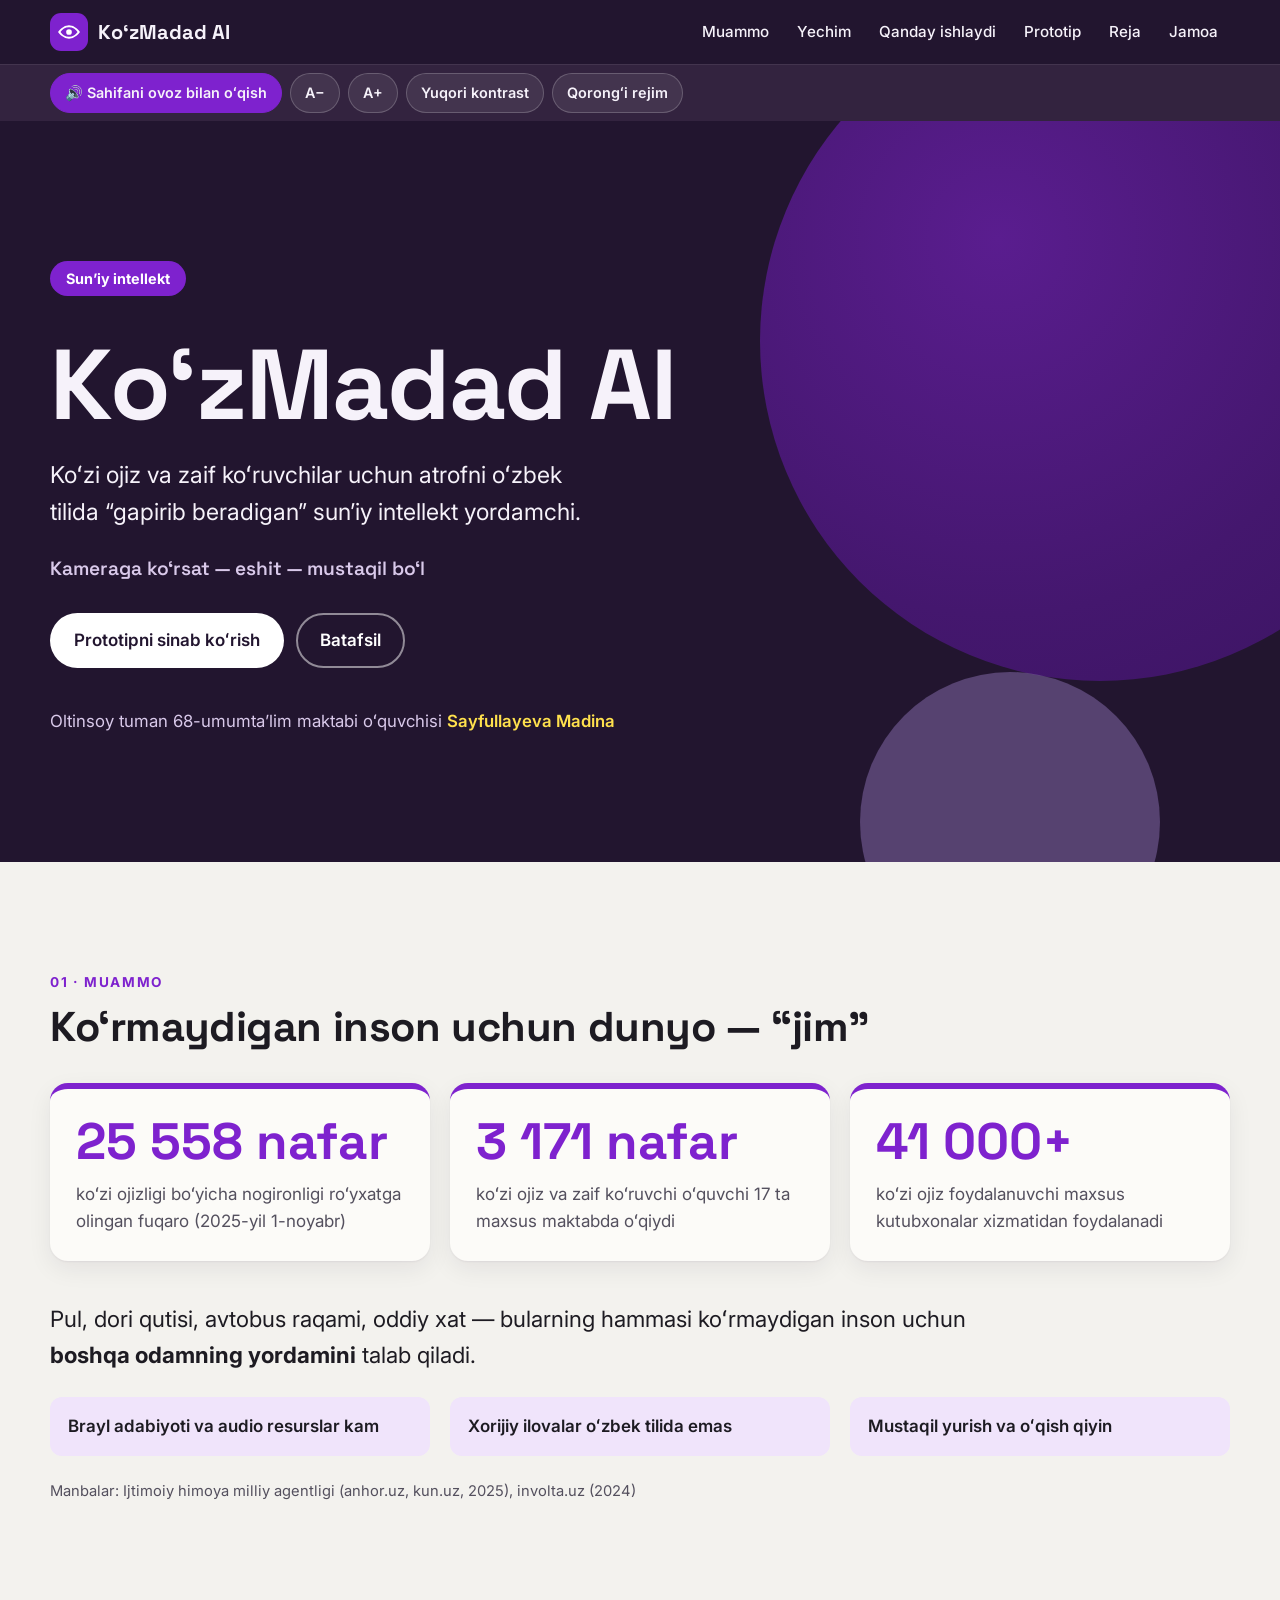
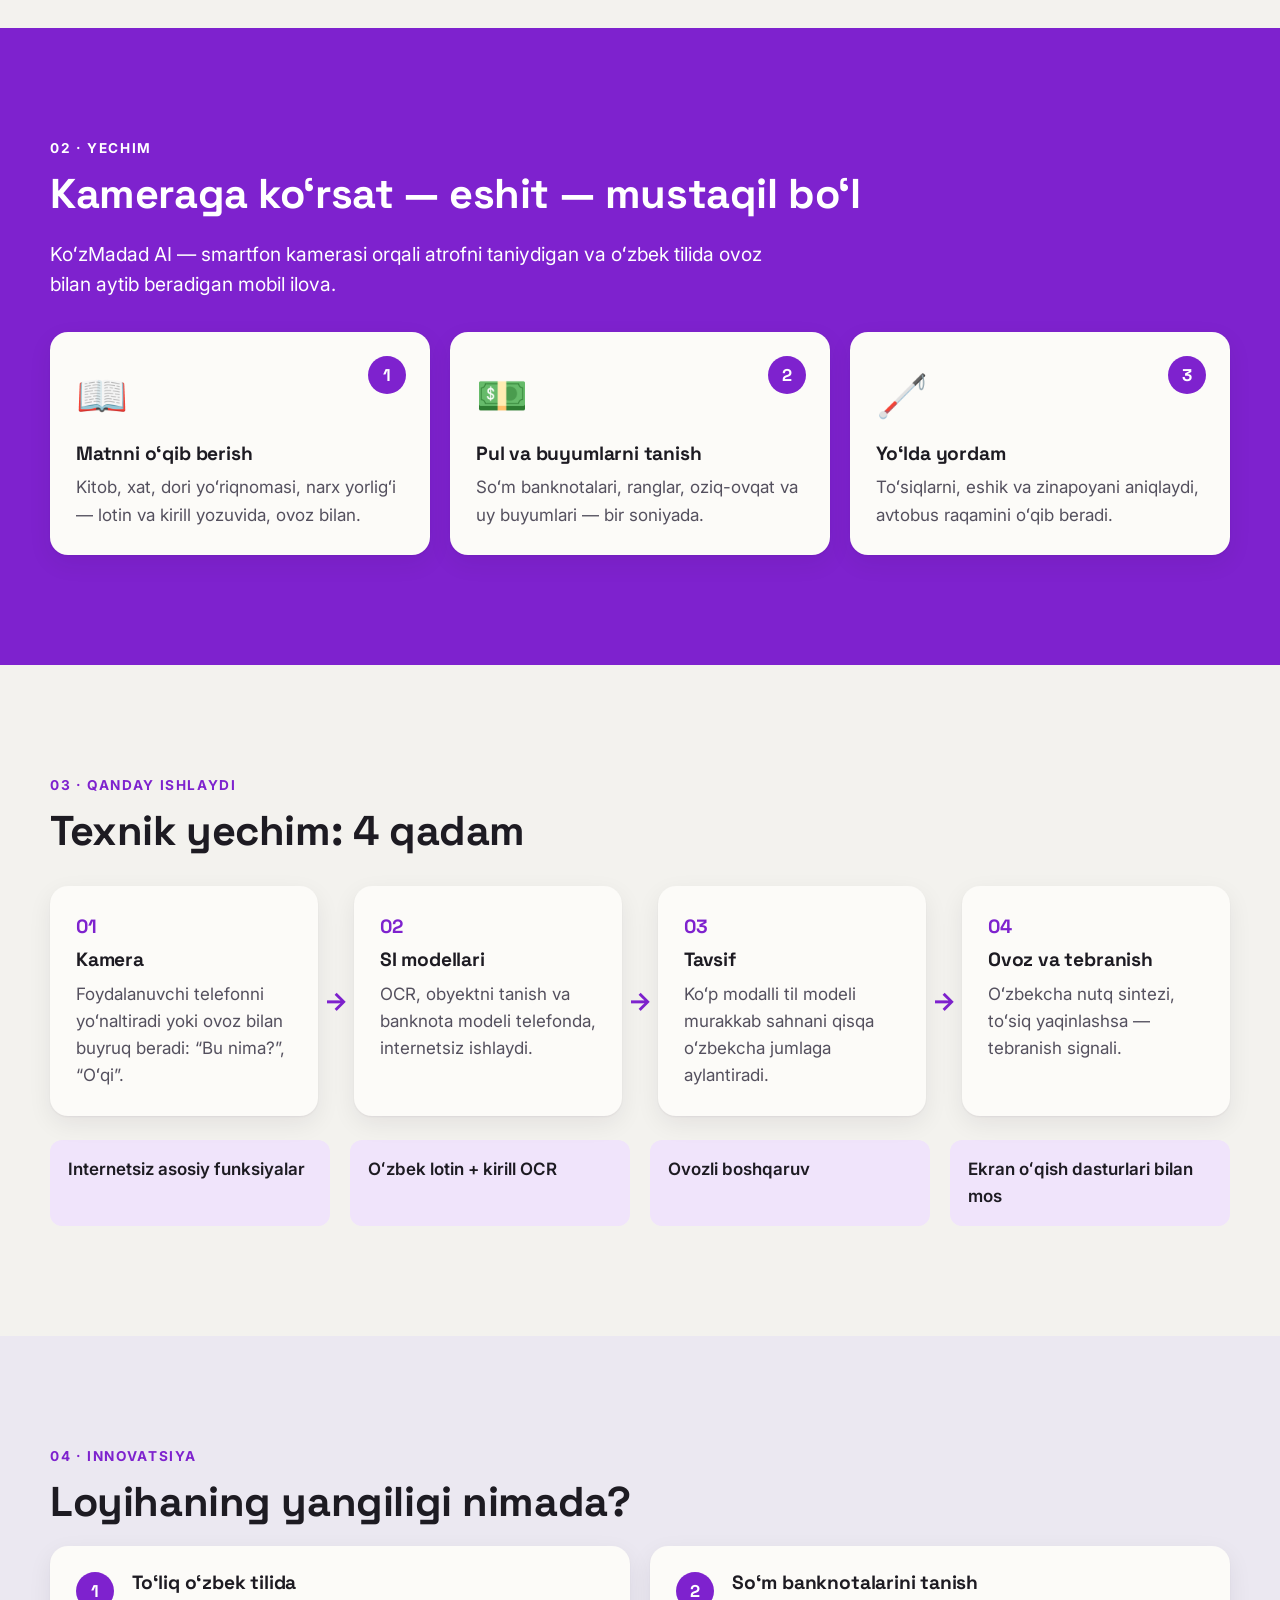
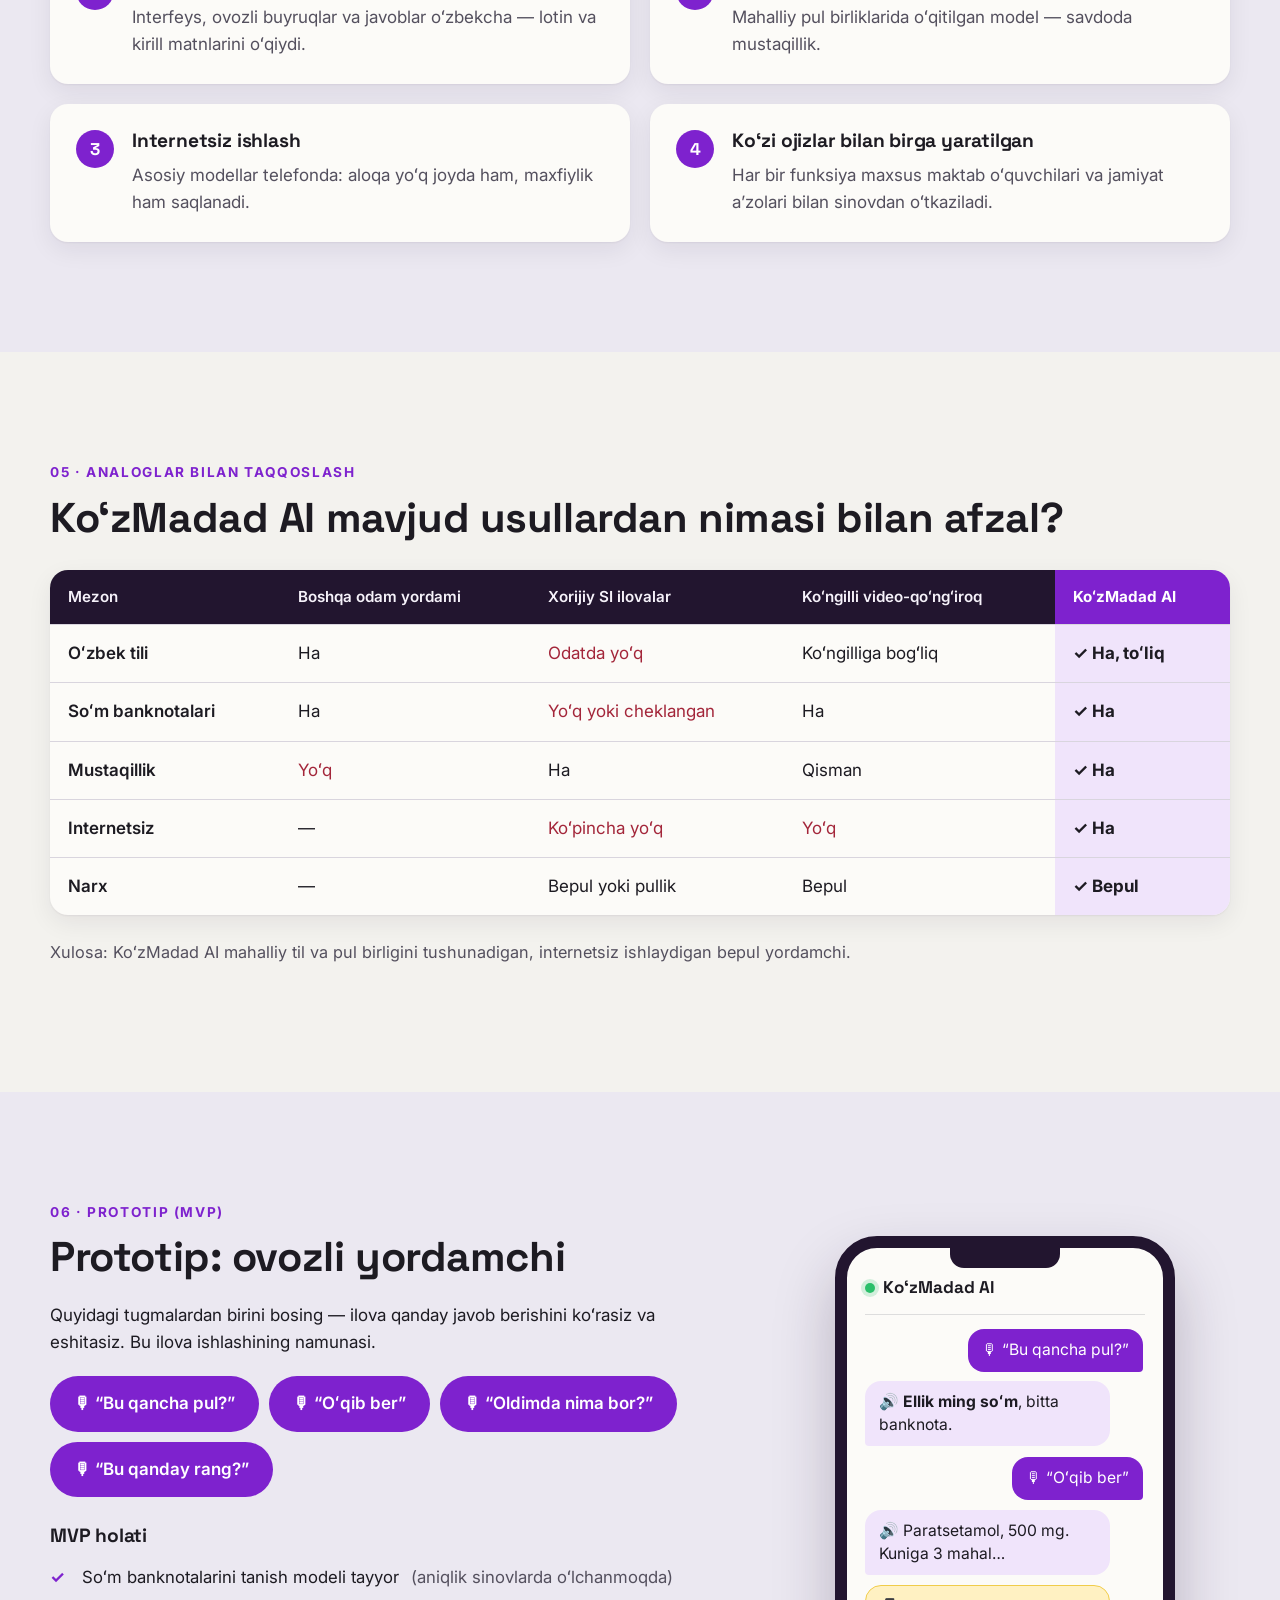
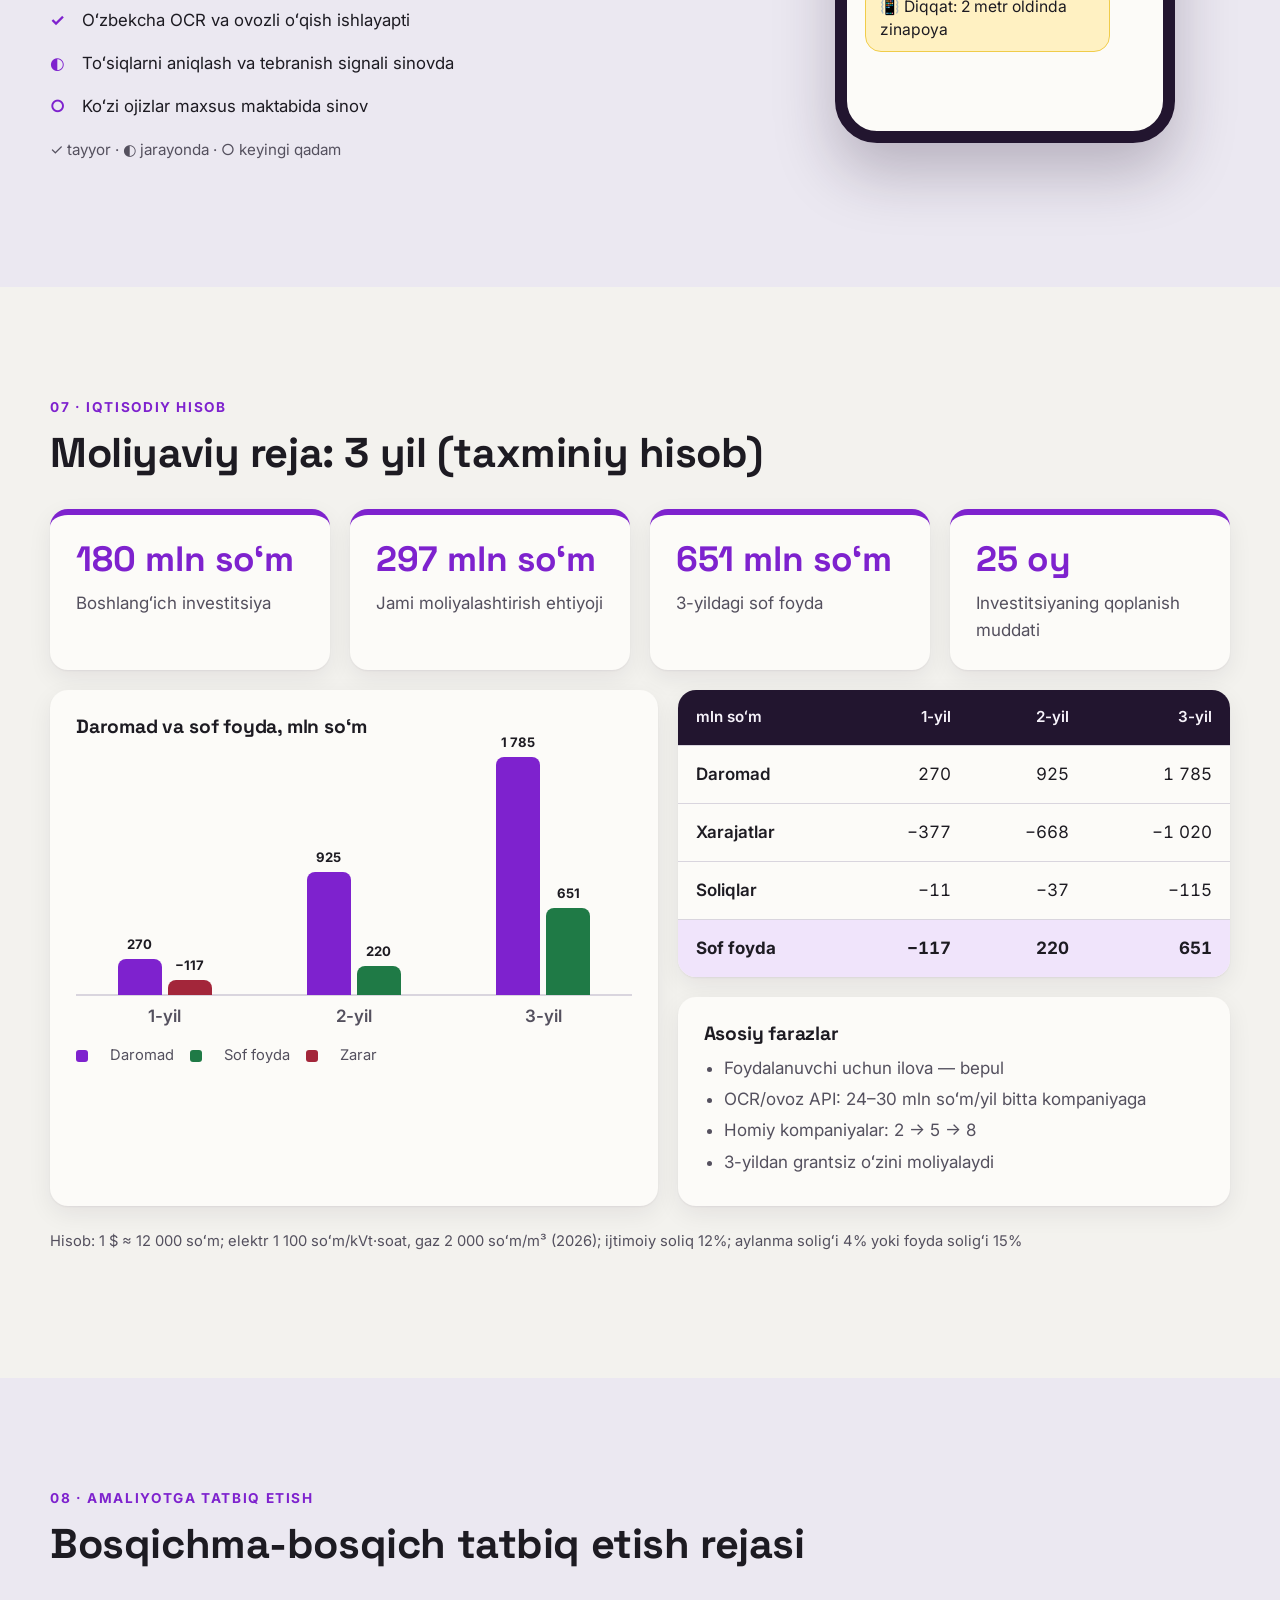
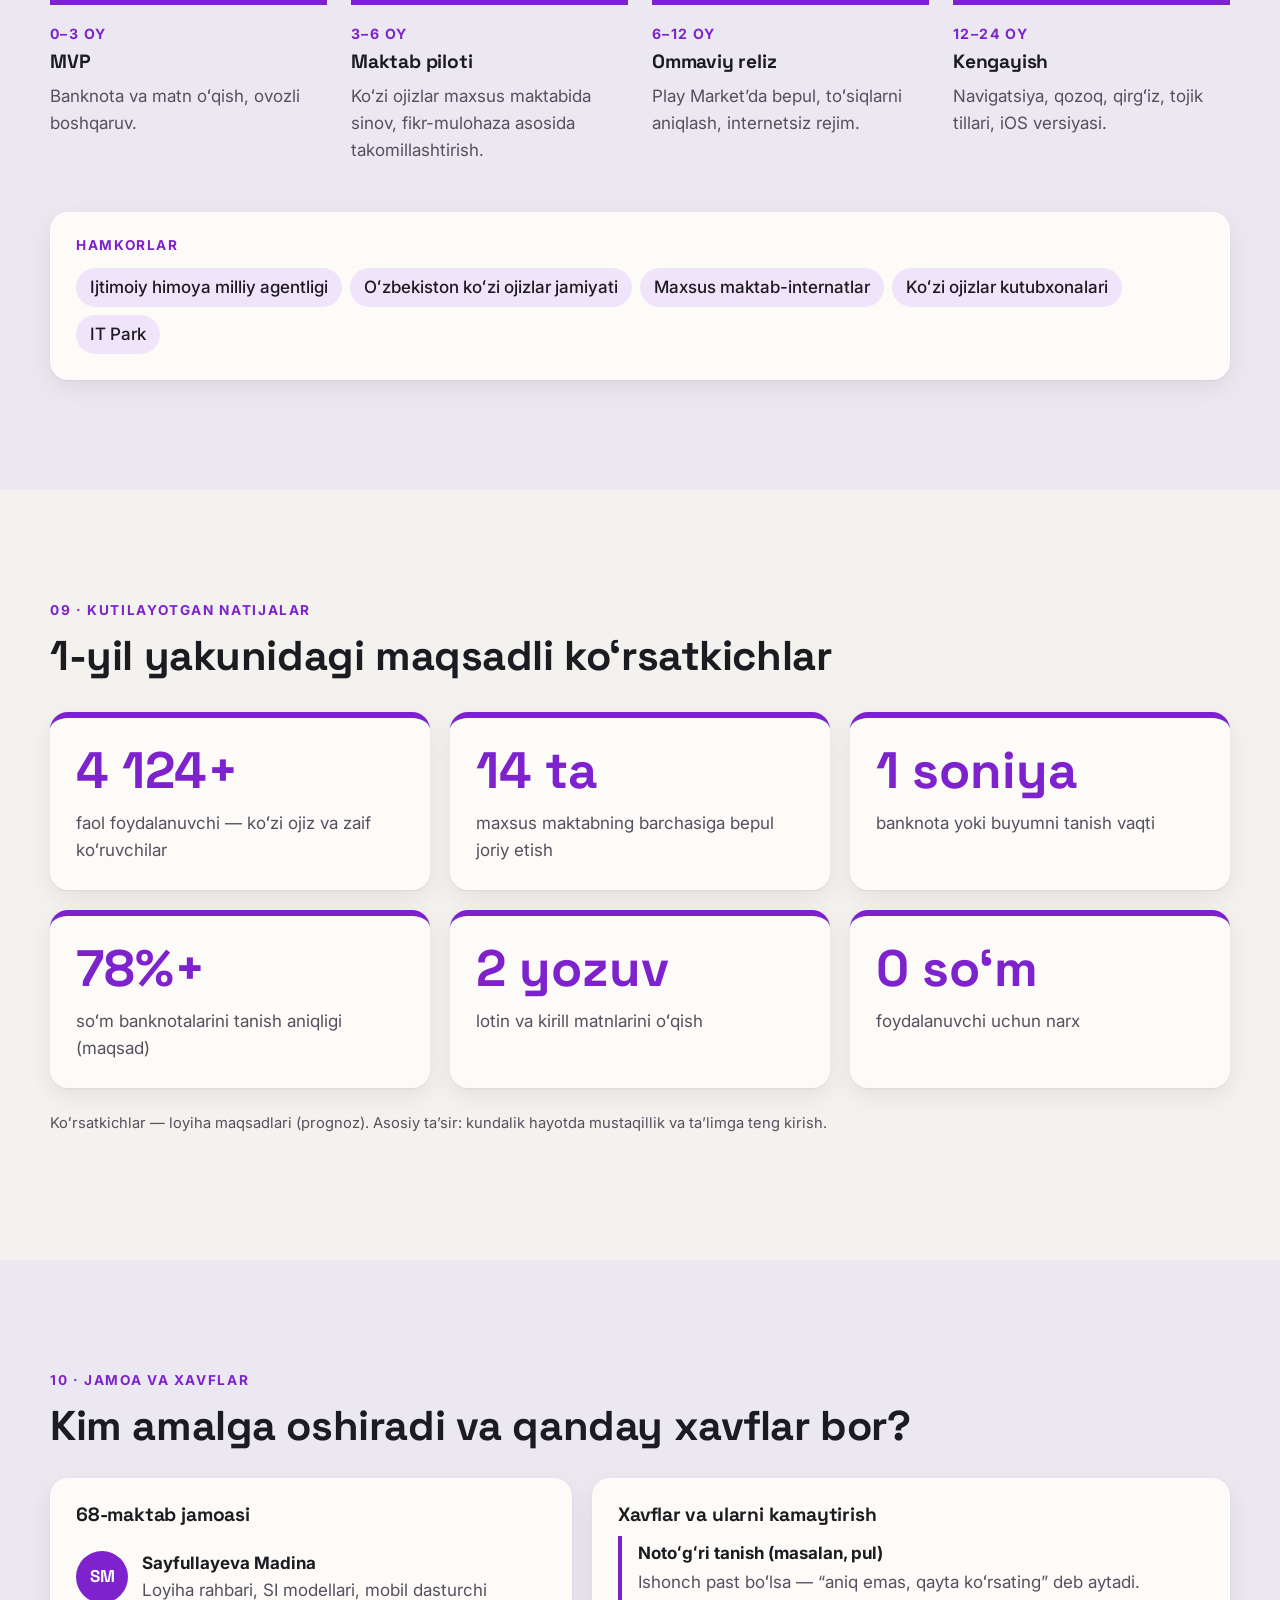
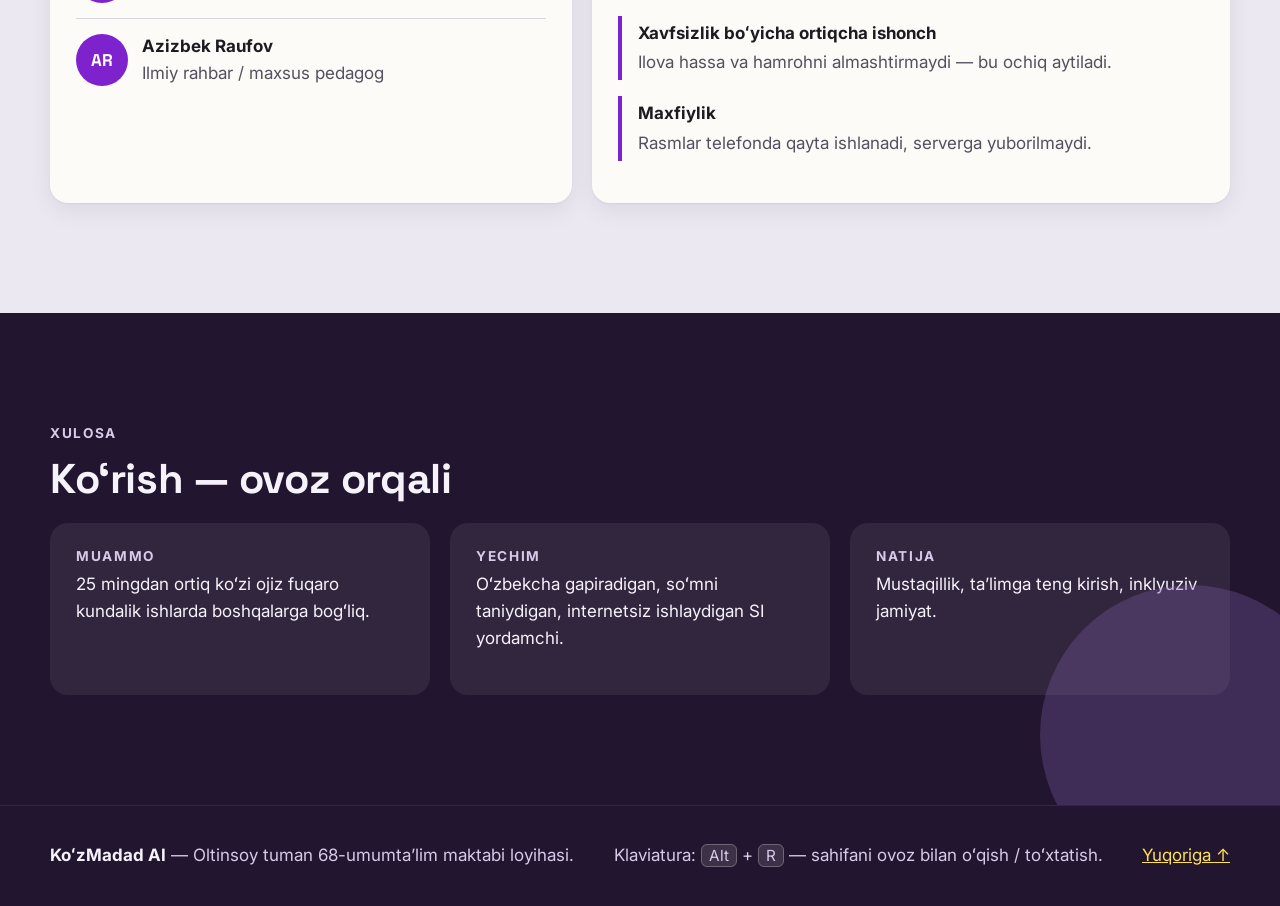
==== commit 0bef7dce: "KoʻzMadad AI loyiha sayti Co-Authored-By: Claude Opus 5.5 <noreply@anthropic.com> Claude-Session: ht" ====
--- a/index.html
+++ b/index.html
@@ -1,125 +1,382 @@
-<!DOCTYPE html>
+<!doctype html>
 <html lang="uz">
 <head>
-<meta charset="utf-8">
-<meta name="viewport" content="width=device-width, initial-scale=1, viewport-fit=cover">
-<meta name="theme-color" content="#07111c">
-<title>TürkBilim — Turkiy dunyoda bilim almashaylik</title>
-<meta name="description" content="Turkiy davlatlar yoshlari o‘z sohalaridagi bilim, tajriba va kashfiyotlarni maqollar bilan ulashadigan maydon.">
-<link rel="icon" href="data:image/svg+xml,<svg xmlns='http://www.w3.org/2000/svg' viewBox='0 0 100 100'><text y='.9em' font-size='90'>🐺</text></svg>">
-<link rel="preconnect" href="https://fonts.googleapis.com">
-<link href="https://fonts.googleapis.com/css2?family=Inter:wght@400;500;600;700;800;900&display=swap" rel="stylesheet">
-<link rel="stylesheet" href="style.css">
+  <meta charset="utf-8">
+  <meta name="viewport" content="width=device-width, initial-scale=1">
+  <title>KoʻzMadad AI</title>
+  <meta name="description" content="KoʻzMadad AI — koʻzi ojiz va zaif koʻruvchilar uchun atrofni oʻzbek tilida gapirib beradigan sunʼiy intellekt yordamchi.">
+  <meta name="theme-color" content="#22152f">
+  <link rel="icon" href="data:image/svg+xml,<svg xmlns='http://www.w3.org/2000/svg' viewBox='0 0 64 64'><rect width='64' height='64' rx='16' fill='%237e22ce'/><path d='M8 32s9-14 24-14 24 14 24 14-9 14-24 14S8 32 8 32z' fill='none' stroke='white' stroke-width='4'/><circle cx='32' cy='32' r='7' fill='white'/></svg>">
+  <link rel="preconnect" href="https://fonts.googleapis.com">
+  <link rel="preconnect" href="https://fonts.gstatic.com" crossorigin>
+  <link href="https://fonts.googleapis.com/css2?family=Inter:wght@400;500;600;700&family=Space+Grotesk:wght@500;600;700&display=swap" rel="stylesheet">
+  <link rel="stylesheet" href="style.css">
 </head>
-<body class="loading">
-<div class="aurora" aria-hidden="true"><i></i><i></i><i></i></div>
-
-<!-- Ro'yxatdan o'tish oynasi -->
-<section class="gate" id="gate" hidden>
-  <div class="gate-card">
-    <div class="ring" aria-hidden="true"><span>🐺</span></div>
-    <div class="gate-langs" id="gateLangs"></div>
-    <h1 class="gate-title"><span id="gateSlogan"></span></h1>
-    <p data-i18n="gateSub"></p>
-    <button class="btn google big" id="gateLogin">
-      <svg viewBox="0 0 48 48" width="22" height="22" aria-hidden="true"><path fill="#FFC107" d="M43.6 20.5H42V20H24v8h11.3C33.7 32.7 29.2 36 24 36c-6.6 0-12-5.4-12-12s5.4-12 12-12c3.1 0 5.8 1.2 7.9 3.1l5.7-5.7C34 6.1 29.3 4 24 4 12.9 4 4 12.9 4 24s8.9 20 20 20 20-8.9 20-20c0-1.3-.1-2.4-.4-3.5z"/><path fill="#FF3D00" d="m6.3 14.7 6.6 4.8C14.7 15.1 19 12 24 12c3.1 0 5.8 1.2 7.9 3.1l5.7-5.7C34 6.1 29.3 4 24 4 16.3 4 9.7 8.3 6.3 14.7z"/><path fill="#4CAF50" d="M24 44c5.2 0 9.9-2 13.4-5.2l-6.2-5.2C29.2 35.1 26.7 36 24 36c-5.2 0-9.6-3.3-11.3-7.9l-6.5 5C9.5 39.6 16.2 44 24 44z"/><path fill="#1976D2" d="M43.6 20.5H42V20H24v8h11.3c-.8 2.2-2.2 4.2-4.1 5.6l6.2 5.2C37 39.2 44 34 44 24c0-1.3-.1-2.4-.4-3.5z"/></svg>
-      <span data-i18n="signup"></span>
-    </button>
-    <small class="note">🔒 <span data-i18n="gateNote"></span></small>
-    <ul class="feats">
-      <li>🌍 <span data-i18n="f1"></span></li>
-      <li>📚 <span data-i18n="f2"></span></li>
-      <li>💬 <span data-i18n="f3"></span></li>
-    </ul>
-  </div>
-</section>
-
-<div class="app" id="app">
-<header class="nav">
-  <a class="brand" href="#top"><span class="logo">🐺</span><span>Türk<b>Bilim</b></span></a>
-  <div class="nav-right">
-    <select id="lang" aria-label="Til / Dil / Тіл"></select>
-    <div id="user" class="user" hidden>
-      <img id="avatar" alt="">
-      <button class="btn ghost small" data-i18n="logout" id="logout"></button>
+<body>
+  <a class="skip" href="#main">Asosiy mazmunga oʻtish</a>
+
+  <header class="topbar" id="top">
+    <div class="wrap topbar-inner">
+      <a class="brand" href="#top" aria-label="KoʻzMadad AI — bosh sahifa">
+        <span class="brand-mark" aria-hidden="true">
+          <svg viewBox="0 0 64 64"><path d="M8 32s9-14 24-14 24 14 24 14-9 14-24 14S8 32 8 32z" fill="none" stroke="currentColor" stroke-width="5"/><circle cx="32" cy="32" r="7" fill="currentColor"/></svg>
+        </span>
+        KoʻzMadad AI
+      </a>
+      <nav class="nav" aria-label="Asosiy menyu">
+        <button class="nav-toggle" aria-expanded="false" aria-controls="nav-list">Menyu</button>
+        <ul id="nav-list">
+          <li><a href="#muammo">Muammo</a></li>
+          <li><a href="#yechim">Yechim</a></li>
+          <li><a href="#qanday">Qanday ishlaydi</a></li>
+          <li><a href="#prototip">Prototip</a></li>
+          <li><a href="#reja">Reja</a></li>
+          <li><a href="#jamoa">Jamoa</a></li>
+        </ul>
+      </nav>
     </div>
-  </div>
-</header>
-
-<main class="swap">
-<section class="hero" id="top">
-  <div class="hero-text">
-    <div class="flags" id="flags"></div>
-    <p class="hello reveal"><span data-i18n="welcome"></span>, <b id="hello"></b> 👋</p>
-    <h1 class="reveal" data-i18n="slogan"></h1>
-    <p class="lead reveal" data-i18n="heroText"></p>
-    <div class="actions reveal">
-      <button class="btn glow" id="shareBtn">✍️ <span data-i18n="share"></span></button>
-      <a class="btn ghost" href="#feed" data-i18n="explore"></a>
+    <div class="a11y-bar" role="toolbar" aria-label="Qulaylik sozlamalari">
+      <div class="wrap a11y-inner">
+        <button id="read-page" class="tool tool-primary" aria-pressed="false">
+          <span aria-hidden="true">🔊</span> <span class="lbl">Sahifani ovoz bilan oʻqish</span>
+        </button>
+        <button id="font-down" class="tool" aria-label="Matnni kichraytirish">A−</button>
+        <button id="font-up" class="tool" aria-label="Matnni kattalashtirish">A+</button>
+        <button id="contrast" class="tool" aria-pressed="false">Yuqori kontrast</button>
+        <button id="theme" class="tool" aria-pressed="false">Qorongʻi rejim</button>
+      </div>
     </div>
-    <div class="stats reveal">
-      <div><strong id="sPosts">0</strong><span data-i18n="statPosts"></span></div>
-      <div><strong id="sMembers">0</strong><span data-i18n="statMembers"></span></div>
-      <div><strong id="sCountries">6</strong><span data-i18n="statCountries"></span></div>
+  </header>
+
+  <main id="main">
+    <!-- HERO -->
+    <section class="hero" aria-labelledby="hero-title" data-read>
+      <div class="orb orb-1" aria-hidden="true"></div>
+      <div class="orb orb-2" aria-hidden="true"></div>
+      <div class="wrap hero-inner">
+        <p class="pill">Sunʼiy intellekt</p>
+        <h1 id="hero-title">KoʻzMadad AI</h1>
+        <p class="lead">Koʻzi ojiz va zaif koʻruvchilar uchun atrofni oʻzbek tilida <q>gapirib beradigan</q> sunʼiy intellekt yordamchi.</p>
+        <p class="motto">Kameraga koʻrsat — eshit — mustaqil boʻl</p>
+        <div class="hero-cta">
+          <a class="btn btn-light" href="#prototip">Prototipni sinab koʻrish</a>
+          <a class="btn btn-ghost" href="#muammo">Batafsil</a>
+        </div>
+        <p class="author">Oltinsoy tuman 68-umumtaʼlim maktabi oʻquvchisi <strong>Sayfullayeva Madina</strong></p>
+      </div>
+    </section>
+
+    <!-- 01 MUAMMO -->
+    <section id="muammo" class="section" aria-labelledby="muammo-title" data-read>
+      <div class="wrap">
+        <p class="eyebrow">01 · Muammo</p>
+        <h2 id="muammo-title">Koʻrmaydigan inson uchun dunyo — <q>jim</q></h2>
+        <div class="grid g3 stats">
+          <article class="card stat reveal">
+            <p class="num"><span data-count="25558">25 558</span> nafar</p>
+            <p>koʻzi ojizligi boʻyicha nogironligi roʻyxatga olingan fuqaro (2025-yil 1-noyabr)</p>
+          </article>
+          <article class="card stat reveal">
+            <p class="num"><span data-count="3171">3 171</span> nafar</p>
+            <p>koʻzi ojiz va zaif koʻruvchi oʻquvchi 17 ta maxsus maktabda oʻqiydi</p>
+          </article>
+          <article class="card stat reveal">
+            <p class="num"><span data-count="41000">41 000</span>+</p>
+            <p>koʻzi ojiz foydalanuvchi maxsus kutubxonalar xizmatidan foydalanadi</p>
+          </article>
+        </div>
+        <p class="statement reveal">Pul, dori qutisi, avtobus raqami, oddiy xat — bularning hammasi koʻrmaydigan inson uchun <strong>boshqa odamning yordamini</strong> talab qiladi.</p>
+        <ul class="grid g3 chips" role="list">
+          <li class="chip reveal">Brayl adabiyoti va audio resurslar kam</li>
+          <li class="chip reveal">Xorijiy ilovalar oʻzbek tilida emas</li>
+          <li class="chip reveal">Mustaqil yurish va oʻqish qiyin</li>
+        </ul>
+        <p class="source">Manbalar: Ijtimoiy himoya milliy agentligi (anhor.uz, kun.uz, 2025), involta.uz (2024)</p>
+      </div>
+    </section>
+
+    <!-- 02 YECHIM -->
+    <section id="yechim" class="section section-purple" aria-labelledby="yechim-title" data-read>
+      <div class="wrap">
+        <p class="eyebrow">02 · Yechim</p>
+        <h2 id="yechim-title">Kameraga koʻrsat — eshit — mustaqil boʻl</h2>
+        <p class="intro">KoʻzMadad AI — smartfon kamerasi orqali atrofni taniydigan va oʻzbek tilida ovoz bilan aytib beradigan mobil ilova.</p>
+        <div class="grid g3">
+          <article class="card feature reveal">
+            <span class="badge" aria-hidden="true">1</span>
+            <div class="f-icon" aria-hidden="true">📖</div>
+            <h3>Matnni oʻqib berish</h3>
+            <p>Kitob, xat, dori yoʻriqnomasi, narx yorligʻi — lotin va kirill yozuvida, ovoz bilan.</p>
+          </article>
+          <article class="card feature reveal">
+            <span class="badge" aria-hidden="true">2</span>
+            <div class="f-icon" aria-hidden="true">💵</div>
+            <h3>Pul va buyumlarni tanish</h3>
+            <p>Soʻm banknotalari, ranglar, oziq-ovqat va uy buyumlari — bir soniyada.</p>
+          </article>
+          <article class="card feature reveal">
+            <span class="badge" aria-hidden="true">3</span>
+            <div class="f-icon" aria-hidden="true">🦯</div>
+            <h3>Yoʻlda yordam</h3>
+            <p>Toʻsiqlarni, eshik va zinapoyani aniqlaydi, avtobus raqamini oʻqib beradi.</p>
+          </article>
+        </div>
+      </div>
+    </section>
+
+    <!-- 03 QANDAY ISHLAYDI -->
+    <section id="qanday" class="section" aria-labelledby="qanday-title" data-read>
+      <div class="wrap">
+        <p class="eyebrow">03 · Qanday ishlaydi</p>
+        <h2 id="qanday-title">Texnik yechim: 4 qadam</h2>
+        <ol class="steps" role="list">
+          <li class="card step reveal">
+            <span class="step-n">01</span>
+            <h3>Kamera</h3>
+            <p>Foydalanuvchi telefonni yoʻnaltiradi yoki ovoz bilan buyruq beradi: <q>Bu nima?</q>, <q>Oʻqi</q>.</p>
+          </li>
+          <li class="card step reveal">
+            <span class="step-n">02</span>
+            <h3>SI modellari</h3>
+            <p>OCR, obyektni tanish va banknota modeli telefonda, internetsiz ishlaydi.</p>
+          </li>
+          <li class="card step reveal">
+            <span class="step-n">03</span>
+            <h3>Tavsif</h3>
+            <p>Koʻp modalli til modeli murakkab sahnani qisqa oʻzbekcha jumlaga aylantiradi.</p>
+          </li>
+          <li class="card step reveal">
+            <span class="step-n">04</span>
+            <h3>Ovoz va tebranish</h3>
+            <p>Oʻzbekcha nutq sintezi, toʻsiq yaqinlashsa — tebranish signali.</p>
+          </li>
+        </ol>
+        <ul class="grid g4 chips" role="list">
+          <li class="chip reveal">Internetsiz asosiy funksiyalar</li>
+          <li class="chip reveal">Oʻzbek lotin + kirill OCR</li>
+          <li class="chip reveal">Ovozli boshqaruv</li>
+          <li class="chip reveal">Ekran oʻqish dasturlari bilan mos</li>
+        </ul>
+      </div>
+    </section>
+
+    <!-- 04 INNOVATSIYA -->
+    <section id="innovatsiya" class="section section-alt" aria-labelledby="inn-title" data-read>
+      <div class="wrap">
+        <p class="eyebrow">04 · Innovatsiya</p>
+        <h2 id="inn-title">Loyihaning yangiligi nimada?</h2>
+        <div class="grid g2">
+          <article class="card inn reveal"><span class="badge" aria-hidden="true">1</span><div><h3>Toʻliq oʻzbek tilida</h3><p>Interfeys, ovozli buyruqlar va javoblar oʻzbekcha — lotin va kirill matnlarini oʻqiydi.</p></div></article>
+          <article class="card inn reveal"><span class="badge" aria-hidden="true">2</span><div><h3>Soʻm banknotalarini tanish</h3><p>Mahalliy pul birliklarida oʻqitilgan model — savdoda mustaqillik.</p></div></article>
+          <article class="card inn reveal"><span class="badge" aria-hidden="true">3</span><div><h3>Internetsiz ishlash</h3><p>Asosiy modellar telefonda: aloqa yoʻq joyda ham, maxfiylik ham saqlanadi.</p></div></article>
+          <article class="card inn reveal"><span class="badge" aria-hidden="true">4</span><div><h3>Koʻzi ojizlar bilan birga yaratilgan</h3><p>Har bir funksiya maxsus maktab oʻquvchilari va jamiyat aʼzolari bilan sinovdan oʻtkaziladi.</p></div></article>
+        </div>
+      </div>
+    </section>
+
+    <!-- 05 TAQQOSLASH -->
+    <section id="taqqoslash" class="section" aria-labelledby="taq-title" data-read>
+      <div class="wrap">
+        <p class="eyebrow">05 · Analoglar bilan taqqoslash</p>
+        <h2 id="taq-title">KoʻzMadad AI mavjud usullardan nimasi bilan afzal?</h2>
+        <div class="table-wrap reveal" tabindex="0" role="region" aria-label="Taqqoslash jadvali, gorizontal aylantirish mumkin">
+          <table class="compare">
+            <caption class="sr-only">KoʻzMadad AI va boshqa usullarni taqqoslash</caption>
+            <thead>
+              <tr>
+                <th scope="col">Mezon</th>
+                <th scope="col">Boshqa odam yordami</th>
+                <th scope="col">Xorijiy SI ilovalar</th>
+                <th scope="col">Koʻngilli video-qoʻngʻiroq</th>
+                <th scope="col" class="hl">KoʻzMadad AI</th>
+              </tr>
+            </thead>
+            <tbody>
+              <tr><th scope="row">Oʻzbek tili</th><td>Ha</td><td class="no">Odatda yoʻq</td><td>Koʻngilliga bogʻliq</td><td class="hl">✓ Ha, toʻliq</td></tr>
+              <tr><th scope="row">Soʻm banknotalari</th><td>Ha</td><td class="no">Yoʻq yoki cheklangan</td><td>Ha</td><td class="hl">✓ Ha</td></tr>
+              <tr><th scope="row">Mustaqillik</th><td class="no">Yoʻq</td><td>Ha</td><td>Qisman</td><td class="hl">✓ Ha</td></tr>
+              <tr><th scope="row">Internetsiz</th><td>—</td><td class="no">Koʻpincha yoʻq</td><td class="no">Yoʻq</td><td class="hl">✓ Ha</td></tr>
+              <tr><th scope="row">Narx</th><td>—</td><td>Bepul yoki pullik</td><td>Bepul</td><td class="hl">✓ Bepul</td></tr>
+            </tbody>
+          </table>
+        </div>
+        <p class="note">Xulosa: KoʻzMadad AI mahalliy til va pul birligini tushunadigan, internetsiz ishlaydigan bepul yordamchi.</p>
+      </div>
+    </section>
+
+    <!-- 06 PROTOTIP -->
+    <section id="prototip" class="section section-alt" aria-labelledby="proto-title">
+      <div class="wrap proto">
+        <div class="proto-text" data-read>
+          <p class="eyebrow">06 · Prototip (MVP)</p>
+          <h2 id="proto-title">Prototip: ovozli yordamchi</h2>
+          <p>Quyidagi tugmalardan birini bosing — ilova qanday javob berishini koʻrasiz va eshitasiz. Bu ilova ishlashining namunasi.</p>
+          <div class="demo-buttons" role="group" aria-label="Namuna buyruqlar">
+            <button class="btn btn-purple" data-demo="pul">🎙 “Bu qancha pul?”</button>
+            <button class="btn btn-purple" data-demo="oqi">🎙 “Oʻqib ber”</button>
+            <button class="btn btn-purple" data-demo="yol">🎙 “Oldimda nima bor?”</button>
+            <button class="btn btn-purple" data-demo="rang">🎙 “Bu qanday rang?”</button>
+          </div>
+          <h3 class="mvp-h">MVP holati</h3>
+          <ul class="status" role="list">
+            <li><span class="st st-done" aria-hidden="true">✓</span> Soʻm banknotalarini tanish modeli tayyor <span class="muted">(aniqlik sinovlarda oʻlchanmoqda)</span><span class="sr-only"> — tayyor</span></li>
+            <li><span class="st st-done" aria-hidden="true">✓</span> Oʻzbekcha OCR va ovozli oʻqish ishlayapti<span class="sr-only"> — tayyor</span></li>
+            <li><span class="st st-prog" aria-hidden="true">◐</span> Toʻsiqlarni aniqlash va tebranish signali sinovda<span class="sr-only"> — jarayonda</span></li>
+            <li><span class="st st-next" aria-hidden="true">○</span> Koʻzi ojizlar maxsus maktabida sinov<span class="sr-only"> — keyingi qadam</span></li>
+          </ul>
+          <p class="legend" aria-hidden="true">✓ tayyor · ◐ jarayonda · ○ keyingi qadam</p>
+        </div>
+        <div class="phone reveal" aria-label="Ilova ekrani namunasi">
+          <div class="phone-notch" aria-hidden="true"></div>
+          <div class="phone-head"><span class="dot" aria-hidden="true"></span> KoʻzMadad AI</div>
+          <div class="chat" id="chat" role="log" aria-live="polite" aria-label="Yordamchi bilan suhbat">
+            <div class="msg me">🎙 “Bu qancha pul?”</div>
+            <div class="msg ai">🔊 <strong>Ellik ming soʻm</strong>, bitta banknota.</div>
+            <div class="msg me">🎙 “Oʻqib ber”</div>
+            <div class="msg ai">🔊 Paratsetamol, 500 mg. Kuniga 3 mahal…</div>
+            <div class="msg warn">📳 Diqqat: 2 metr oldinda zinapoya</div>
+          </div>
+        </div>
+      </div>
+    </section>
+
+    <!-- 07 MOLIYA -->
+    <section id="moliya" class="section" aria-labelledby="mol-title" data-read>
+      <div class="wrap">
+        <p class="eyebrow">07 · Iqtisodiy hisob</p>
+        <h2 id="mol-title">Moliyaviy reja: 3 yil (taxminiy hisob)</h2>
+        <div class="grid g4 stats">
+          <article class="card stat reveal"><p class="num sm">180 mln soʻm</p><p>Boshlangʻich investitsiya</p></article>
+          <article class="card stat reveal"><p class="num sm">297 mln soʻm</p><p>Jami moliyalashtirish ehtiyoji</p></article>
+          <article class="card stat reveal"><p class="num sm">651 mln soʻm</p><p>3-yildagi sof foyda</p></article>
+          <article class="card stat reveal"><p class="num sm">25 oy</p><p>Investitsiyaning qoplanish muddati</p></article>
+        </div>
+        <div class="fin">
+          <div class="card reveal fin-chart">
+            <h3>Daromad va sof foyda, mln soʻm</h3>
+            <div class="bars" role="img" aria-label="1-yil: daromad 270, sof foyda minus 117. 2-yil: daromad 925, sof foyda 220. 3-yil: daromad 1785, sof foyda 651.">
+              <div class="bar-group"><div class="bar-pair"><div class="bar rev" style="--v:270"><span>270</span></div><div class="bar neg" style="--v:117"><span>−117</span></div></div><p>1-yil</p></div>
+              <div class="bar-group"><div class="bar-pair"><div class="bar rev" style="--v:925"><span>925</span></div><div class="bar prof" style="--v:220"><span>220</span></div></div><p>2-yil</p></div>
+              <div class="bar-group"><div class="bar-pair"><div class="bar rev" style="--v:1785"><span>1 785</span></div><div class="bar prof" style="--v:651"><span>651</span></div></div><p>3-yil</p></div>
+            </div>
+            <p class="bar-legend" aria-hidden="true"><span class="k rev"></span>Daromad <span class="k prof"></span>Sof foyda <span class="k neg"></span>Zarar</p>
+          </div>
+          <div class="table-wrap reveal" tabindex="0" role="region" aria-label="Moliyaviy jadval">
+            <table class="fin-table">
+              <caption class="sr-only">Uch yillik moliyaviy reja, mln soʻm</caption>
+              <thead><tr><th scope="col">mln soʻm</th><th scope="col">1-yil</th><th scope="col">2-yil</th><th scope="col">3-yil</th></tr></thead>
+              <tbody>
+                <tr><th scope="row">Daromad</th><td>270</td><td>925</td><td>1 785</td></tr>
+                <tr><th scope="row">Xarajatlar</th><td>−377</td><td>−668</td><td>−1 020</td></tr>
+                <tr><th scope="row">Soliqlar</th><td>−11</td><td>−37</td><td>−115</td></tr>
+                <tr class="total"><th scope="row">Sof foyda</th><td>−117</td><td>220</td><td>651</td></tr>
+              </tbody>
+            </table>
+          </div>
+          <div class="card reveal assumptions">
+            <h3>Asosiy farazlar</h3>
+            <ul>
+              <li>Foydalanuvchi uchun ilova — bepul</li>
+              <li>OCR/ovoz API: 24–30 mln soʻm/yil bitta kompaniyaga</li>
+              <li>Homiy kompaniyalar: 2 → 5 → 8</li>
+              <li>3-yildan grantsiz oʻzini moliyalaydi</li>
+            </ul>
+          </div>
+        </div>
+        <p class="source">Hisob: 1 $ ≈ 12 000 soʻm; elektr 1 100 soʻm/kVt·soat, gaz 2 000 soʻm/m³ (2026); ijtimoiy soliq 12%; aylanma soligʻi 4% yoki foyda soligʻi 15%</p>
+      </div>
+    </section>
+
+    <!-- 08 REJA -->
+    <section id="reja" class="section section-alt" aria-labelledby="reja-title" data-read>
+      <div class="wrap">
+        <p class="eyebrow">08 · Amaliyotga tatbiq etish</p>
+        <h2 id="reja-title">Bosqichma-bosqich tatbiq etish rejasi</h2>
+        <ol class="timeline" role="list">
+          <li class="reveal"><p class="t-when">0–3 oy</p><h3>MVP</h3><p>Banknota va matn oʻqish, ovozli boshqaruv.</p></li>
+          <li class="reveal"><p class="t-when">3–6 oy</p><h3>Maktab piloti</h3><p>Koʻzi ojizlar maxsus maktabida sinov, fikr-mulohaza asosida takomillashtirish.</p></li>
+          <li class="reveal"><p class="t-when">6–12 oy</p><h3>Ommaviy reliz</h3><p>Play Marketʼda bepul, toʻsiqlarni aniqlash, internetsiz rejim.</p></li>
+          <li class="reveal"><p class="t-when">12–24 oy</p><h3>Kengayish</h3><p>Navigatsiya, qozoq, qirgʻiz, tojik tillari, iOS versiyasi.</p></li>
+        </ol>
+        <div class="card partners reveal">
+          <h3 class="eyebrow">Hamkorlar</h3>
+          <ul role="list">
+            <li>Ijtimoiy himoya milliy agentligi</li>
+            <li>Oʻzbekiston koʻzi ojizlar jamiyati</li>
+            <li>Maxsus maktab-internatlar</li>
+            <li>Koʻzi ojizlar kutubxonalari</li>
+            <li>IT Park</li>
+          </ul>
+        </div>
+      </div>
+    </section>
+
+    <!-- 09 NATIJALAR -->
+    <section id="natijalar" class="section" aria-labelledby="nat-title" data-read>
+      <div class="wrap">
+        <p class="eyebrow">09 · Kutilayotgan natijalar</p>
+        <h2 id="nat-title">1-yil yakunidagi maqsadli koʻrsatkichlar</h2>
+        <div class="grid g3 stats">
+          <article class="card stat reveal"><p class="num"><span data-count="5000">5 000</span>+</p><p>faol foydalanuvchi — koʻzi ojiz va zaif koʻruvchilar</p></article>
+          <article class="card stat reveal"><p class="num"><span data-count="17">17</span> ta</p><p>maxsus maktabning barchasiga bepul joriy etish</p></article>
+          <article class="card stat reveal"><p class="num">1 soniya</p><p>banknota yoki buyumni tanish vaqti</p></article>
+          <article class="card stat reveal"><p class="num"><span data-count="95">95</span>%+</p><p>soʻm banknotalarini tanish aniqligi (maqsad)</p></article>
+          <article class="card stat reveal"><p class="num">2 yozuv</p><p>lotin va kirill matnlarini oʻqish</p></article>
+          <article class="card stat reveal"><p class="num">0 soʻm</p><p>foydalanuvchi uchun narx</p></article>
+        </div>
+        <p class="source">Koʻrsatkichlar — loyiha maqsadlari (prognoz). Asosiy taʼsir: kundalik hayotda mustaqillik va taʼlimga teng kirish.</p>
+      </div>
+    </section>
+
+    <!-- 10 JAMOA VA XAVFLAR -->
+    <section id="jamoa" class="section section-alt" aria-labelledby="jamoa-title" data-read>
+      <div class="wrap">
+        <p class="eyebrow">10 · Jamoa va xavflar</p>
+        <h2 id="jamoa-title">Kim amalga oshiradi va qanday xavflar bor?</h2>
+        <div class="team-grid">
+          <div class="card reveal">
+            <h3>68-maktab jamoasi</h3>
+            <ul class="team" role="list">
+              <li><span class="avatar" aria-hidden="true">SM</span><div><strong>Sayfullayeva Madina</strong><span>Loyiha rahbari, SI modellari, mobil dasturchi</span></div></li>
+              <li><span class="avatar" aria-hidden="true">AR</span><div><strong>Azizbek Raufov</strong><span>Ilmiy rahbar / maxsus pedagog</span></div></li>
+            </ul>
+          </div>
+          <div class="card reveal">
+            <h3>Xavflar va ularni kamaytirish</h3>
+            <dl class="risks">
+              <div><dt>Notoʻgʻri tanish (masalan, pul)</dt><dd>Ishonch past boʻlsa — <q>aniq emas, qayta koʻrsating</q> deb aytadi.</dd></div>
+              <div><dt>Xavfsizlik boʻyicha ortiqcha ishonch</dt><dd>Ilova hassa va hamrohni almashtirmaydi — bu ochiq aytiladi.</dd></div>
+              <div><dt>Maxfiylik</dt><dd>Rasmlar telefonda qayta ishlanadi, serverga yuborilmaydi.</dd></div>
+            </dl>
+          </div>
+        </div>
+      </div>
+    </section>
+
+    <!-- XULOSA -->
+    <section id="xulosa" class="section section-dark" aria-labelledby="xul-title" data-read>
+      <div class="orb orb-3" aria-hidden="true"></div>
+      <div class="wrap">
+        <p class="eyebrow">Xulosa</p>
+        <h2 id="xul-title">Koʻrish — ovoz orqali</h2>
+        <div class="grid g3">
+          <article class="card dark reveal"><h3 class="eyebrow">Muammo</h3><p>25 mingdan ortiq koʻzi ojiz fuqaro kundalik ishlarda boshqalarga bogʻliq.</p></article>
+          <article class="card dark reveal"><h3 class="eyebrow">Yechim</h3><p>Oʻzbekcha gapiradigan, soʻmni taniydigan, internetsiz ishlaydigan SI yordamchi.</p></article>
+          <article class="card dark reveal"><h3 class="eyebrow">Natija</h3><p>Mustaqillik, taʼlimga teng kirish, inklyuziv jamiyat.</p></article>
+        </div>
+      </div>
+    </section>
+  </main>
+
+  <footer class="footer">
+    <div class="wrap footer-inner">
+      <p><strong>KoʻzMadad AI</strong> — Oltinsoy tuman 68-umumtaʼlim maktabi loyihasi.</p>
+      <p class="muted">Klaviatura: <kbd>Alt</kbd> + <kbd>R</kbd> — sahifani ovoz bilan oʻqish / toʻxtatish.</p>
+      <a href="#top">Yuqoriga ↑</a>
     </div>
-  </div>
-  <aside class="proverb-card reveal" id="proverbCard" title="↻">
-    <small data-i18n="proverbDay"></small>
-    <blockquote id="proverb"></blockquote>
-    <span id="proverbFrom"></span>
-    <em id="proverbOrig"></em>
-    <div class="dots" id="proverbDots"></div>
-  </aside>
-</section>
-
-<p class="demo" id="demo" data-i18n="demoNote" hidden></p>
-
-<section class="sec" id="sections">
-  <h2 class="reveal" data-i18n="sections"></h2>
-  <div class="cats" id="cats"></div>
-</section>
-
-<section class="sec" id="feed">
-  <div class="feed-head reveal">
-    <h2 data-i18n="latest"></h2>
-    <div class="filters">
-      <input id="q" type="search" data-i18n-ph="search">
-      <select id="countryFilter"></select>
-    </div>
-  </div>
-  <div class="grid" id="posts"></div>
-  <p class="empty" id="empty" data-i18n="empty" hidden></p>
-</section>
-
-<footer>
-  <div class="ornament"></div>
-  <p><b>TürkBilim</b> — <span data-i18n="footer"></span></p>
-  <p class="muted">🇺🇿 🇹🇷 🇰🇿 🇦🇿 🇰🇬 🇹🇲</p>
-</footer>
-</main>
-</div>
-
-<button class="fab" id="fab" aria-label="+">＋</button>
-
-<dialog id="dlg">
-  <form id="form" method="dialog">
-    <h3 data-i18n="formTitle"></h3>
-    <label><span data-i18n="fTitle"></span><input id="fTitle" maxlength="120" required></label>
-    <div class="row">
-      <label><span data-i18n="fCategory"></span><select id="fCategory"></select></label>
-      <label><span data-i18n="fCountry"></span><select id="fCountry"></select></label>
-    </div>
-    <label><span data-i18n="fBody"></span><textarea id="fBody" rows="6" maxlength="4000" required></textarea></label>
-    <label><span data-i18n="fProverb"></span><input id="fProverb" maxlength="200" data-i18n-ph="fProverbHint" required></label>
-    <div class="actions end">
-      <button type="button" class="btn ghost" id="cancel" data-i18n="cancel"></button>
-      <button type="submit" class="btn" data-i18n="publish"></button>
-    </div>
-  </form>
-</dialog>
-
-<div class="toast" id="toast"></div>
-
-<script type="module" src="app.js"></script>
+  </footer>
+
+  <div id="sr-status" class="sr-only" aria-live="polite"></div>
+  <script src="app.js"></script>
 </body>
 </html>
--- a/style.css
+++ b/style.css
@@ -1,234 +1,338 @@
 :root {
-  --bg: #f4f8fb;
-  --glass: rgba(255, 255, 255, .72);
-  --card: #ffffff;
-  --text: #0c1a28;
-  --muted: #5a6b7d;
-  --line: rgba(15, 30, 46, .1);
-  --primary: #14b8d4;   /* turkiy moviy */
-  --primary-2: #0a7ea3;
-  --gold: #e0a91b;
-  --rose: #8b5cf6;
-  --shadow: 0 18px 50px rgba(12, 26, 40, .1);
-  --radius: 22px;
-  --ease: cubic-bezier(.2, .8, .2, 1);
+  --fs: 100%;
+  --bg: #f3f2ee;
+  --bg-alt: #ebe8f1;
+  --surface: #fcfbf8;
+  --text: #1d1b22;
+  --muted: #54505e;
+  --purple: #7e22ce;
+  --purple-strong: #6b1bb0;
+  --purple-soft: #f0e4fb;
+  --dark: #22152f;
+  --dark-2: #33233f;
+  --on-dark: #f6f2fa;
+  --on-dark-muted: #d9c9ea;
+  --accent: #ffe14d;
+  --line: #d9d5de;
+  --good: #1f7a46;
+  --bad: #a3263a;
+  --shadow: 0 1px 2px rgba(34,21,47,.06), 0 8px 24px rgba(34,21,47,.07);
+  --radius: 18px;
+  --focus: #ffb300;
+  color-scheme: light;
+}
+:root[data-theme="dark"] {
+  --bg: #17101f;
+  --bg-alt: #1e1528;
+  --surface: #261b32;
+  --text: #f3eff8;
+  --muted: #bfb4cc;
+  --purple: #c48cf5;
+  --purple-strong: #b57af0;
+  --purple-soft: #3a2850;
+  --line: #3e3150;
+  --good: #6fd69b;
+  --bad: #ff8f9f;
+  --shadow: 0 1px 2px rgba(0,0,0,.3), 0 8px 24px rgba(0,0,0,.3);
+  color-scheme: dark;
 }
 @media (prefers-color-scheme: dark) {
-  :root {
-    --bg: #07111c; --glass: rgba(16, 30, 46, .6); --card: #0f1d2c; --text: #eaf2fa; --muted: #93a6b9;
-    --line: rgba(255, 255, 255, .08); --shadow: 0 18px 50px rgba(0, 0, 0, .45);
+  :root:not([data-theme="light"]) {
+    --bg: #17101f;
+    --bg-alt: #1e1528;
+    --surface: #261b32;
+    --text: #f3eff8;
+    --muted: #bfb4cc;
+    --purple: #c48cf5;
+    --purple-strong: #b57af0;
+    --purple-soft: #3a2850;
+    --line: #3e3150;
+    --good: #6fd69b;
+    --bad: #ff8f9f;
+    --shadow: 0 1px 2px rgba(0,0,0,.3), 0 8px 24px rgba(0,0,0,.3);
+    color-scheme: dark;
   }
 }
-* { box-sizing: border-box; margin: 0; }
-[hidden] { display: none !important; }
-html { scroll-behavior: smooth; }
-body { font-family: Inter, system-ui, sans-serif; background: var(--bg); color: var(--text); line-height: 1.6; overflow-x: hidden; }
-body.locked { overflow: hidden; }
-img { max-width: 100%; }
-button, input, select, textarea { font: inherit; color: inherit; }
-
-/* Fon: harakatlanuvchi aurora */
-.aurora { position: fixed; inset: 0; z-index: -1; overflow: hidden; pointer-events: none; }
-.aurora i { position: absolute; width: 60vmax; height: 60vmax; border-radius: 50%; filter: blur(90px); opacity: .35; animation: float 22s var(--ease) infinite alternate; }
-.aurora i:nth-child(1) { background: var(--primary); top: -25vmax; left: -15vmax; }
-.aurora i:nth-child(2) { background: var(--gold); bottom: -30vmax; right: -20vmax; opacity: .22; animation-duration: 28s; }
-.aurora i:nth-child(3) { background: var(--rose); top: 30%; left: 45%; width: 35vmax; height: 35vmax; opacity: .16; animation-duration: 34s; }
-@keyframes float { to { transform: translate(8vmax, 6vmax) scale(1.15) rotate(25deg); } }
-
-/* Til almashganda butun sayt silliq almashadi */
-.swap, .gate-card > *:not(.ring) { transition: opacity .26s var(--ease), filter .26s var(--ease), transform .26s var(--ease); }
-body.switching .swap, body.switching .gate-card > *:not(.ring) { opacity: 0; filter: blur(8px); transform: translateY(8px); }
-
-/* Ro'yxatdan o'tish oynasi */
-.gate { position: fixed; inset: 0; z-index: 40; display: grid; place-items: center; padding: 16px; overflow-y: auto;
-  background: color-mix(in srgb, var(--bg) 55%, transparent); backdrop-filter: blur(18px) saturate(1.3); animation: fade .5s var(--ease); }
-body.locked .app { filter: blur(6px); transform: scale(.98); }
-.app { transition: filter .6s var(--ease), transform .6s var(--ease); }
-body.loading .gate, body.loading .app { visibility: hidden; }
-.gate-card { width: min(520px, 100%); text-align: center; padding: 36px 28px; border-radius: 28px; background: var(--glass);
-  border: 1px solid var(--line); box-shadow: var(--shadow); animation: rise .7s var(--ease); }
-.ring { width: 96px; height: 96px; margin: 0 auto 18px; border-radius: 50%; display: grid; place-items: center; position: relative; }
-.ring::before { content: ""; position: absolute; inset: 0; border-radius: 50%; padding: 3px;
-  background: conic-gradient(var(--primary), var(--gold), var(--rose), var(--primary));
-  -webkit-mask: linear-gradient(#000 0 0) content-box, linear-gradient(#000 0 0); -webkit-mask-composite: xor; mask-composite: exclude;
-  animation: spin 6s linear infinite; }
-.ring span { font-size: 46px; animation: bob 3s ease-in-out infinite; }
-.gate-langs { display: flex; flex-wrap: wrap; justify-content: center; gap: 6px; margin-bottom: 18px; }
-.gate-langs button { border: 1px solid var(--line); background: transparent; border-radius: 999px; padding: 5px 12px; font-size: .82rem; cursor: pointer; transition: .2s var(--ease); }
-.gate-langs button:hover { border-color: var(--primary); }
-.gate-langs button.on { background: var(--primary); color: #fff; border-color: var(--primary); }
-.gate-title { font-size: clamp(1.6rem, 6vw, 2.3rem); line-height: 1.15; font-weight: 900; min-height: 2.4em; display: grid; place-items: center; }
-.gate-title span { background: linear-gradient(120deg, var(--primary), var(--gold), var(--rose)); background-size: 200% auto;
-  -webkit-background-clip: text; background-clip: text; color: transparent; animation: shine 6s linear infinite; }
-.gate-title .fadein { animation: shine 6s linear infinite, slogan .6s var(--ease); }
-.gate-card > p { color: var(--muted); margin: 10px 0 22px; }
-.btn.big { width: 100%; padding: 16px 22px; font-size: 1.05rem; }
-.note { display: block; color: var(--muted); margin-top: 12px; }
-.feats { list-style: none; padding: 0; display: flex; justify-content: center; gap: 10px; flex-wrap: wrap; margin-top: 22px; }
-.feats li { padding: 8px 14px; border-radius: 14px; background: color-mix(in srgb, var(--primary) 10%, transparent); font-size: .88rem; font-weight: 600; }
-
-/* Navigatsiya */
-.nav { position: sticky; top: 0; z-index: 10; display: flex; align-items: center; justify-content: space-between; gap: 12px;
-  padding: 12px clamp(16px, 4vw, 48px); background: var(--glass); backdrop-filter: blur(16px) saturate(1.4); border-bottom: 1px solid var(--line); }
-.brand { display: flex; align-items: center; gap: 8px; text-decoration: none; color: inherit; font-size: 1.25rem; font-weight: 700; }
-.brand b { color: var(--primary); }
-.logo { font-size: 1.6rem; display: inline-block; transition: transform .4s var(--ease); }
-.brand:hover .logo { transform: rotate(-12deg) scale(1.15); }
-.nav-right { display: flex; align-items: center; gap: 10px; }
-.user { display: flex; align-items: center; gap: 8px; animation: fade .4s var(--ease); }
-.user img { width: 36px; height: 36px; border-radius: 50%; border: 2px solid var(--primary); object-fit: cover; }
-select, input, textarea { background: var(--card); border: 1px solid var(--line); border-radius: 12px; padding: 9px 12px; outline: none; transition: border-color .2s, box-shadow .2s; }
-select:focus, input:focus, textarea:focus { border-color: var(--primary); box-shadow: 0 0 0 4px color-mix(in srgb, var(--primary) 20%, transparent); }
-
-/* Tugmalar */
-.btn { position: relative; display: inline-flex; align-items: center; gap: 8px; justify-content: center; overflow: hidden;
-  padding: 12px 22px; border-radius: 999px; border: 0; cursor: pointer; text-decoration: none; font-weight: 700;
-  background: linear-gradient(135deg, var(--primary), var(--primary-2)); color: #fff;
-  box-shadow: 0 8px 24px color-mix(in srgb, var(--primary) 35%, transparent); transition: transform .2s var(--ease), box-shadow .2s; }
-.btn::after { content: ""; position: absolute; inset: 0; background: linear-gradient(110deg, transparent 30%, rgba(255,255,255,.35) 50%, transparent 70%); transform: translateX(-120%); transition: transform .7s var(--ease); }
+/* Yuqori kontrast: qora fon, sariq/oq matn */
+:root.hc {
+  --bg: #000; --bg-alt: #000; --surface: #000;
+  --text: #fff; --muted: #fff;
+  --purple: #ffe14d; --purple-strong: #ffe14d; --purple-soft: #000;
+  --dark: #000; --dark-2: #000; --on-dark: #fff; --on-dark-muted: #ffe14d;
+  --line: #fff; --good: #7dff9b; --bad: #ff9aa8;
+  --shadow: none;
+  color-scheme: dark;
+}
+:root.hc .card, :root.hc .chip, :root.hc .table-wrap, :root.hc .phone { border: 2px solid #fff !important; }
+:root.hc .section-purple { background: #000; }
+:root.hc .orb { display: none; }
+:root.hc .btn-purple, :root.hc .tool-primary, :root.hc .badge { background: #ffe14d; color: #000; }
+
+*, *::before, *::after { box-sizing: border-box; }
+html { font-size: var(--fs); scroll-behavior: smooth; scroll-padding-top: 130px; }
+body {
+  margin: 0;
+  background: var(--bg);
+  color: var(--text);
+  font-family: "Inter", system-ui, -apple-system, "Segoe UI", sans-serif;
+  font-size: 1.0625rem;
+  line-height: 1.6;
+  -webkit-font-smoothing: antialiased;
+  overflow-x: hidden;
+}
+h1, h2, h3 { font-family: "Space Grotesk", "Inter", sans-serif; line-height: 1.15; margin: 0 0 .5em; letter-spacing: -.01em; }
+h2 { font-size: clamp(1.75rem, 4vw, 2.6rem); }
+h3 { font-size: 1.2rem; }
+p { margin: 0 0 1em; }
+a { color: var(--purple); }
+q { quotes: "“" "”"; }
+img, svg { max-width: 100%; }
+.wrap { width: min(1180px, 100% - 32px); margin-inline: auto; }
+.sr-only { position: absolute; width: 1px; height: 1px; padding: 0; margin: -1px; overflow: hidden; clip: rect(0 0 0 0); white-space: nowrap; border: 0; }
+.muted { color: var(--muted); }
+
+:focus-visible { outline: 3px solid var(--focus); outline-offset: 3px; border-radius: 6px; }
+
+.skip {
+  position: absolute; left: 16px; top: -60px; z-index: 100;
+  background: var(--accent); color: #000; padding: 12px 18px; border-radius: 10px;
+  font-weight: 700; text-decoration: none; transition: top .2s;
+}
+.skip:focus { top: 12px; }
+
+/* ===== Header ===== */
+.topbar { position: sticky; top: 0; z-index: 50; background: var(--dark); color: var(--on-dark); }
+.topbar-inner { display: flex; align-items: center; justify-content: space-between; gap: 16px; min-height: 64px; }
+.brand { display: inline-flex; align-items: center; gap: 10px; color: var(--on-dark); text-decoration: none; font-family: "Space Grotesk", sans-serif; font-weight: 700; font-size: 1.25rem; }
+.brand-mark { width: 38px; height: 38px; display: grid; place-items: center; border-radius: 11px; background: #7e22ce; color: #fff; }
+.brand-mark svg { width: 26px; height: 26px; }
+.nav ul { list-style: none; display: flex; gap: 4px; margin: 0; padding: 0; }
+.nav a { color: var(--on-dark); text-decoration: none; padding: 8px 12px; border-radius: 10px; font-weight: 500; font-size: .95rem; }
+.nav a:hover { background: rgba(255,255,255,.1); }
+.nav-toggle { display: none; }
+
+.a11y-bar { background: var(--dark-2); border-top: 1px solid rgba(255,255,255,.08); }
+.a11y-inner { display: flex; flex-wrap: wrap; gap: 8px; padding-block: 8px; }
+.tool {
+  font: inherit; font-size: .9rem; font-weight: 600; cursor: pointer;
+  background: rgba(255,255,255,.08); color: var(--on-dark);
+  border: 1px solid rgba(255,255,255,.2); border-radius: 999px; padding: 6px 14px; min-height: 40px;
+}
+.tool:hover { background: rgba(255,255,255,.16); }
+.tool[aria-pressed="true"] { background: var(--accent); color: #000; border-color: var(--accent); }
+.tool-primary { background: #7e22ce; border-color: #7e22ce; }
+
+@media (max-width: 860px) {
+  .nav-toggle {
+    display: inline-flex; font: inherit; font-weight: 600; cursor: pointer;
+    background: transparent; color: var(--on-dark); border: 1px solid rgba(255,255,255,.3);
+    border-radius: 10px; padding: 8px 14px; min-height: 44px;
+  }
+  .nav ul {
+    display: none; position: absolute; left: 0; right: 0; top: 64px;
+    flex-direction: column; background: var(--dark); padding: 8px 16px 16px; z-index: 60;
+    border-bottom: 1px solid rgba(255,255,255,.1);
+  }
+  .nav ul.open { display: flex; }
+  .nav a { display: block; padding: 12px; font-size: 1.05rem; }
+  .tool .lbl { display: none; }
+  .tool-primary .lbl { display: inline; }
+  html { scroll-padding-top: 120px; }
+}
+
+/* ===== Hero ===== */
+.hero { position: relative; overflow: hidden; background: var(--dark); color: var(--on-dark); padding: clamp(64px, 12vw, 140px) 0 clamp(56px, 9vw, 110px); }
+.orb { position: absolute; border-radius: 50%; pointer-events: none; }
+.orb-1 { width: 680px; height: 680px; right: -160px; top: -120px; background: radial-gradient(circle at 35% 35%, #5a1d8f, #44176e 60%, #3a1460); animation: float 14s ease-in-out infinite; }
+.orb-2 { width: 300px; height: 300px; right: 120px; bottom: -110px; background: rgba(150,120,190,.45); animation: float 10s ease-in-out infinite reverse; }
+.orb-3 { width: 300px; height: 300px; right: -60px; bottom: -80px; background: rgba(120,90,160,.35); }
+@keyframes float { 50% { transform: translate(-20px, 24px); } }
+.hero-inner { position: relative; }
+.pill { display: inline-block; background: #7e22ce; color: #fff; font-weight: 700; font-size: .9rem; padding: 6px 16px; border-radius: 999px; }
+.hero h1 { font-size: clamp(3rem, 10vw, 6.2rem); margin: 18px 0 14px; }
+.lead { font-size: clamp(1.15rem, 2.4vw, 1.45rem); max-width: 40ch; color: var(--on-dark); }
+.motto { font-family: "Space Grotesk", sans-serif; font-weight: 600; font-size: 1.2rem; color: var(--on-dark-muted); }
+.hero-cta { display: flex; flex-wrap: wrap; gap: 12px; margin: 28px 0 40px; }
+.author { color: var(--on-dark-muted); font-size: 1.05rem; }
+.author strong { color: var(--accent); font-weight: 600; }
+
+.btn {
+  display: inline-flex; align-items: center; justify-content: center; gap: 8px;
+  font: inherit; font-weight: 600; text-decoration: none; cursor: pointer;
+  padding: 12px 22px; min-height: 48px; border-radius: 999px; border: 2px solid transparent;
+  transition: transform .15s, background .15s;
+}
 .btn:hover { transform: translateY(-2px); }
-.btn:hover::after { transform: translateX(120%); }
-.btn:active { transform: scale(.97); }
-.btn.ghost { background: transparent; color: var(--text); border: 1px solid var(--line); box-shadow: none; }
-.btn.small { padding: 8px 14px; font-size: .88rem; }
-.btn.google { background: #fff; color: #1f1f1f; border: 1px solid rgba(0,0,0,.12); box-shadow: 0 10px 30px rgba(0,0,0,.18); }
-.btn.glow { animation: pulse 2.8s ease-in-out infinite; }
-
-/* Hero */
-.hero { display: grid; grid-template-columns: 1.35fr 1fr; gap: 40px; align-items: center; padding: clamp(36px, 7vw, 90px) clamp(16px, 4vw, 48px); }
-.flags { font-size: 1.7rem; display: flex; gap: 8px; margin-bottom: 14px; }
-.flags span { display: inline-block; animation: wave 3.2s ease-in-out infinite; animation-delay: calc(var(--i) * .18s); }
-.hello { color: var(--muted); font-weight: 500; margin-bottom: 6px; }
-.hero h1 { font-size: clamp(2.1rem, 6vw, 4rem); line-height: 1.05; font-weight: 900; letter-spacing: -.03em;
-  background: linear-gradient(120deg, var(--primary), var(--gold), var(--rose), var(--primary)); background-size: 250% auto;
-  -webkit-background-clip: text; background-clip: text; color: transparent; animation: shine 9s linear infinite; }
-.lead { color: var(--muted); font-size: 1.12rem; margin: 18px 0 26px; max-width: 620px; }
-.actions { display: flex; gap: 12px; flex-wrap: wrap; }
-.actions.end { justify-content: flex-end; margin-top: 8px; }
-.stats { display: flex; gap: 34px; margin-top: 34px; }
-.stats strong { display: block; font-size: 2rem; font-weight: 800; color: var(--primary); font-variant-numeric: tabular-nums; }
-.stats span { color: var(--muted); font-size: .9rem; }
-
-.proverb-card { position: relative; background: var(--glass); backdrop-filter: blur(14px); border-radius: var(--radius); padding: 32px; box-shadow: var(--shadow);
-  border: 1px solid var(--line); cursor: pointer; overflow: hidden; transition: transform .35s var(--ease); }
-.proverb-card:hover { transform: translateY(-4px) rotate(-.4deg); }
-.proverb-card::before { content: ""; position: absolute; inset: 0 0 auto 0; height: 6px;
-  background: repeating-linear-gradient(90deg, var(--primary) 0 18px, var(--gold) 18px 36px); background-size: 72px 100%; animation: slide 3s linear infinite; }
-.proverb-card small { text-transform: uppercase; letter-spacing: .12em; color: var(--gold); font-weight: 800; }
-.proverb-card blockquote { font-size: 1.5rem; font-weight: 700; margin: 14px 0; line-height: 1.35; }
-.proverb-card blockquote.pop { animation: slogan .55s var(--ease); }
-.proverb-card span { color: var(--muted); }
-.proverb-card em { display: block; margin-top: 8px; color: var(--muted); font-size: .88rem; }
-.dots { display: flex; gap: 6px; margin-top: 16px; }
-.dots i { width: 8px; height: 8px; border-radius: 4px; background: var(--line); transition: width .3s var(--ease), background .3s; }
-.dots i.on { width: 22px; background: var(--primary); }
-
-.demo { margin: 0 clamp(16px, 4vw, 48px); padding: 10px 16px; border-radius: 12px; font-size: .9rem;
-  background: color-mix(in srgb, var(--gold) 14%, transparent); border: 1px dashed var(--gold); }
-
-/* Bo'limlar */
-.sec { padding: 48px clamp(16px, 4vw, 48px); }
-.sec h2 { font-size: clamp(1.5rem, 4vw, 2rem); font-weight: 800; margin-bottom: 22px; }
-.cats { display: grid; grid-template-columns: repeat(auto-fill, minmax(min(160px, 100%), 1fr)); gap: 12px; }
-.cat { display: flex; align-items: center; gap: 10px; padding: 14px 16px; text-align: left; cursor: pointer;
-  background: var(--glass); backdrop-filter: blur(10px); border: 1px solid var(--line); border-radius: 16px; transition: transform .25s var(--ease), border-color .25s, background .25s; }
-.cat:hover { border-color: var(--primary); transform: translateY(-3px); }
-.cat:hover i { transform: scale(1.25) rotate(-8deg); }
-.cat.on { background: linear-gradient(135deg, var(--primary), var(--primary-2)); color: #fff; border-color: transparent; }
-.cat i { font-style: normal; font-size: 1.45rem; transition: transform .3s var(--ease); }
-.cat { min-width: 0; }
-.cat span { flex: 1; min-width: 0; font-weight: 600; font-size: .95rem; line-height: 1.3; overflow-wrap: anywhere; hyphens: auto; }
-.cat em { font-style: normal; font-size: .78rem; padding: 2px 8px; border-radius: 999px; background: color-mix(in srgb, currentColor 12%, transparent); }
-
-/* Lenta */
-.feed-head { display: flex; justify-content: space-between; align-items: center; gap: 16px; flex-wrap: wrap; margin-bottom: 22px; }
-.feed-head h2 { margin: 0; }
-.filters { display: flex; gap: 10px; flex-wrap: wrap; }
-.filters input { min-width: 220px; }
-.grid { display: grid; grid-template-columns: repeat(auto-fill, minmax(min(300px, 100%), 1fr)); gap: 18px; }
-.post { position: relative; display: flex; flex-direction: column; gap: 12px; background: var(--card); border: 1px solid var(--line);
-  border-radius: var(--radius); padding: 22px; box-shadow: var(--shadow); transition: transform .35s var(--ease), box-shadow .35s, border-color .35s; }
-.post:hover { transform: translateY(-6px); border-color: color-mix(in srgb, var(--primary) 50%, transparent);
-  box-shadow: 0 24px 60px color-mix(in srgb, var(--primary) 18%, transparent); }
-.meta { display: flex; justify-content: space-between; gap: 8px; font-size: .82rem; flex-wrap: wrap; }
-.chip { background: color-mix(in srgb, var(--primary) 14%, transparent); color: var(--primary); padding: 4px 10px; border-radius: 999px; font-weight: 700; }
-.flag { color: var(--muted); }
-.post { min-width: 0; overflow-wrap: anywhere; }
-.post h3 { font-size: 1.16rem; line-height: 1.35; }
-.post .body { color: var(--muted); white-space: pre-line; flex: 1; }
-.post blockquote { border-left: 4px solid var(--gold); padding: 8px 14px; border-radius: 0 12px 12px 0;
-  background: color-mix(in srgb, var(--gold) 10%, transparent); font-style: italic; }
-.post blockquote small { display: block; font-style: normal; font-weight: 800; color: var(--gold); font-size: .72rem; letter-spacing: .08em; text-transform: uppercase; }
-.post.translating h3, .post.translating .body, .post.translating .pv {
-  color: transparent; border-radius: 6px; background: linear-gradient(90deg, var(--line) 25%, color-mix(in srgb, var(--primary) 18%, transparent) 50%, var(--line) 75%);
-  background-size: 200% 100%; animation: shimmer 1.2s linear infinite; -webkit-background-clip: border-box; }
-.trbar { display: flex; justify-content: space-between; align-items: center; gap: 8px; font-size: .78rem; color: var(--muted); animation: fade .4s var(--ease); }
-.trbar i { font-style: normal; }
-.trbar button { background: none; border: 0; color: var(--primary); cursor: pointer; font-weight: 600; padding: 0; }
-.author { display: flex; align-items: center; gap: 10px; border-top: 1px solid var(--line); padding-top: 12px; font-size: .9rem; }
-.author img, .ava { width: 34px; height: 34px; border-radius: 50%; object-fit: cover; flex: none; }
-.ava { display: grid; place-items: center; background: linear-gradient(135deg, var(--primary), var(--rose)); color: #fff; font-weight: 700; }
-.author div { flex: 1; display: flex; flex-direction: column; line-height: 1.25; }
-.author time { color: var(--muted); font-size: .8rem; }
-.del { background: none; border: 1px solid var(--line); border-radius: 8px; padding: 4px 10px; cursor: pointer; color: #f43f5e; font-size: .8rem; }
-.empty { text-align: center; color: var(--muted); padding: 40px; }
-
-/* Scroll animatsiyasi */
-.reveal { opacity: 0; transform: translateY(26px); transition: opacity .7s var(--ease), transform .7s var(--ease); transition-delay: var(--d, 0ms); }
-.reveal.in { opacity: 1; transform: none; }
-.post.reveal.in:hover { transform: translateY(-6px); transition-delay: 0ms; }
-.cat.reveal.in:hover { transform: translateY(-3px); transition-delay: 0ms; }
-
-/* Suzuvchi tugma */
-.fab { position: fixed; right: 20px; bottom: calc(20px + env(safe-area-inset-bottom)); z-index: 20; width: 58px; height: 58px; border-radius: 50%; border: 0;
-  font-size: 1.8rem; color: #fff; cursor: pointer; background: linear-gradient(135deg, var(--primary), var(--rose));
-  box-shadow: 0 12px 30px color-mix(in srgb, var(--primary) 45%, transparent); transition: transform .3s var(--ease); animation: rise .6s var(--ease); }
-.fab:hover { transform: rotate(90deg) scale(1.08); }
-
-/* Forma */
-dialog { border: 0; border-radius: 24px; padding: 0; width: min(620px, calc(100% - 32px)); background: var(--card); color: var(--text); box-shadow: var(--shadow); }
-dialog[open] { animation: rise .45s var(--ease); }
-dialog::backdrop { background: rgba(3, 10, 18, .6); backdrop-filter: blur(6px); }
-#form { display: flex; flex-direction: column; gap: 14px; padding: 26px; }
-#form h3 { font-size: 1.3rem; }
-#form label { display: flex; flex-direction: column; gap: 6px; font-size: .9rem; font-weight: 600; flex: 1; }
-#form .row { display: flex; gap: 12px; flex-wrap: wrap; }
-textarea { resize: vertical; }
-
-footer { text-align: center; padding: 40px 16px 100px; color: var(--muted); }
-footer .ornament { height: 8px; margin: 0 auto 20px; max-width: 360px; border-radius: 4px;
-  background: repeating-linear-gradient(90deg, var(--primary) 0 14px, var(--gold) 14px 28px); background-size: 56px 100%; animation: slide 3s linear infinite; }
-.muted { margin-top: 6px; font-size: 1.3rem; }
-
-.toast { position: fixed; left: 50%; top: 18px; transform: translate(-50%, calc(-100% - 40px)); opacity: 0; background: var(--text); color: var(--bg); font-weight: 500;
-  padding: 12px 20px; border-radius: 14px; transition: transform .45s var(--ease), opacity .3s; z-index: 60; max-width: calc(100% - 32px); box-shadow: var(--shadow); }
-.toast.show { transform: translate(-50%, 0); opacity: 1; }
-
-/* Animatsiyalar */
-@keyframes fade { from { opacity: 0; } }
-@keyframes rise { from { opacity: 0; transform: translateY(30px) scale(.97); } }
-@keyframes spin { to { transform: rotate(360deg); } }
-@keyframes bob { 50% { transform: translateY(-6px); } }
-@keyframes shine { to { background-position: 250% center; } }
-@keyframes slogan { from { opacity: 0; transform: translateY(14px); filter: blur(6px); } }
-@keyframes wave { 50% { transform: translateY(-4px) rotate(-6deg); } }
-@keyframes slide { to { background-position: 72px 0; } }
-@keyframes shimmer { to { background-position: -200% 0; } }
-@keyframes pulse { 50% { box-shadow: 0 8px 34px color-mix(in srgb, var(--primary) 60%, transparent); } }
+.btn-light { background: #fff; color: #22152f; }
+.btn-ghost { border-color: rgba(255,255,255,.5); color: #fff; }
+.btn-purple { background: #7e22ce; color: #fff; }
+.btn-purple:hover { background: #6b1bb0; }
+
+/* ===== Sections ===== */
+.section { position: relative; padding: clamp(64px, 9vw, 110px) 0; overflow: hidden; }
+.section-alt { background: var(--bg-alt); }
+.section-purple { background: #7e22ce; color: #fff; }
+.section-purple .eyebrow { color: #fff; }
+.section-purple .card { color: #1d1b22; background: #fcfbf8; }
+.section-dark { background: var(--dark); color: var(--on-dark); }
+.section-dark .eyebrow { color: var(--on-dark-muted); }
+.eyebrow { font-size: .85rem; font-weight: 700; letter-spacing: .12em; text-transform: uppercase; color: var(--purple); margin-bottom: 10px; font-family: "Inter", sans-serif; }
+.intro { font-size: 1.2rem; max-width: 62ch; margin-bottom: 32px; }
+.source, .note { color: var(--muted); font-size: .92rem; margin-top: 24px; }
+.note { font-size: 1.02rem; }
+
+.grid { display: grid; gap: 20px; }
+.g2 { grid-template-columns: repeat(2, 1fr); }
+.g3 { grid-template-columns: repeat(3, 1fr); }
+.g4 { grid-template-columns: repeat(4, 1fr); }
+@media (max-width: 960px) { .g4 { grid-template-columns: repeat(2, 1fr); } }
+@media (max-width: 760px) { .g2, .g3, .g4 { grid-template-columns: 1fr; } }
+
+.card { background: var(--surface); border-radius: var(--radius); padding: 26px; box-shadow: var(--shadow); }
+.card.dark { background: rgba(255,255,255,.07); color: var(--on-dark); box-shadow: none; }
+.card.dark .eyebrow { margin-bottom: 6px; }
+
+.stats { margin-top: 32px; }
+.stat { border-top: 6px solid var(--purple); }
+.stat .num { font-family: "Space Grotesk", sans-serif; font-weight: 700; font-size: clamp(2.2rem, 4.5vw, 3.2rem); color: var(--purple); line-height: 1.05; margin-bottom: 12px; }
+.stat .num.sm { font-size: clamp(1.7rem, 3vw, 2.2rem); }
+.stat p:last-child { color: var(--muted); margin: 0; }
+
+.statement { font-size: clamp(1.15rem, 2.2vw, 1.4rem); margin: 40px 0 24px; max-width: 70ch; }
+.chips { list-style: none; padding: 0; margin: 24px 0 0; }
+.chip { background: var(--purple-soft); border-radius: 12px; padding: 16px 18px; font-weight: 600; }
+
+.feature { position: relative; padding-top: 30px; }
+.badge {
+  display: inline-grid; place-items: center; width: 38px; height: 38px; flex: none;
+  border-radius: 50%; background: #7e22ce; color: #fff; font-weight: 700; font-family: "Space Grotesk", sans-serif;
+}
+.feature .badge { position: absolute; top: 24px; right: 24px; }
+.f-icon { font-size: 2.6rem; margin-bottom: 14px; }
+.feature p, .inn p, .step p { color: var(--muted); margin: 0; }
+.section-purple .feature p { color: #54505e; }
+
+.steps { list-style: none; padding: 0; margin: 32px 0 0; display: grid; grid-template-columns: repeat(4, 1fr); gap: 36px; counter-reset: s; }
+.step { position: relative; }
+.step:not(:last-child)::after {
+  content: "→"; position: absolute; right: -30px; top: 50%; transform: translateY(-50%);
+  color: var(--purple); font-size: 1.6rem; font-weight: 700;
+}
+.step-n { display: block; font-family: "Space Grotesk", sans-serif; font-weight: 700; color: var(--purple); font-size: 1.2rem; margin-bottom: 6px; }
+@media (max-width: 960px) {
+  .steps { grid-template-columns: 1fr 1fr; gap: 20px; }
+  .step::after { display: none; }
+}
+@media (max-width: 560px) { .steps { grid-template-columns: 1fr; } }
+
+.inn { display: flex; gap: 18px; align-items: flex-start; }
+
+/* ===== Tables ===== */
+.table-wrap { overflow-x: auto; background: var(--surface); border-radius: var(--radius); box-shadow: var(--shadow); margin-top: 28px; }
+table { border-collapse: collapse; width: 100%; min-width: 640px; }
+th, td { text-align: left; padding: 15px 18px; border-bottom: 1px solid var(--line); vertical-align: top; }
+thead th { background: var(--dark); color: var(--on-dark); font-weight: 600; font-size: .95rem; }
+tbody tr:last-child > * { border-bottom: 0; }
+tbody th { font-weight: 600; }
+.compare .hl { background: var(--purple-soft); font-weight: 700; color: var(--text); }
+.compare thead .hl { background: #7e22ce; color: #fff; }
+.compare td.no { color: var(--bad); }
+.fin-table { min-width: 380px; }
+.fin-table td { text-align: right; font-variant-numeric: tabular-nums; }
+.fin-table thead th:not(:first-child) { text-align: right; }
+.fin-table tr.total > * { font-weight: 700; background: var(--purple-soft); }
+
+/* ===== Prototip ===== */
+.proto { display: grid; grid-template-columns: 1.2fr .8fr; gap: 56px; align-items: center; }
+.demo-buttons { display: flex; flex-wrap: wrap; gap: 10px; margin: 20px 0 28px; }
+.mvp-h { margin-top: 8px; }
+.status { list-style: none; padding: 0; margin: 0 0 10px; }
+.status li { display: flex; gap: 12px; align-items: baseline; padding: 8px 0; font-size: 1.05rem; }
+.st { font-weight: 700; color: var(--purple); width: 1.2em; flex: none; }
+.legend { color: var(--muted); font-size: .95rem; }
+
+.phone {
+  position: relative; width: min(340px, 100%); margin-inline: auto;
+  background: #fcfbf8; color: #1d1b22; border: 12px solid #22152f; border-radius: 42px;
+  padding: 26px 18px 22px; box-shadow: 0 30px 60px rgba(34,21,47,.25);
+}
+.phone-notch { position: absolute; top: 0; left: 50%; transform: translateX(-50%); width: 110px; height: 20px; background: #22152f; border-radius: 0 0 14px 14px; }
+.phone-head { font-family: "Space Grotesk", sans-serif; font-weight: 700; padding-bottom: 12px; border-bottom: 1px solid #ddd; margin-bottom: 14px; display: flex; align-items: center; gap: 8px; }
+.phone-head .dot { width: 10px; height: 10px; border-radius: 50%; background: #2bbf6a; box-shadow: 0 0 0 4px rgba(43,191,106,.2); }
+.chat { display: flex; flex-direction: column; gap: 10px; height: 380px; overflow-y: auto; scroll-behavior: smooth; padding-right: 2px; }
+.msg { padding: 10px 14px; border-radius: 16px; max-width: 88%; font-size: .98rem; line-height: 1.45; animation: pop .35s ease both; }
+.msg.me { align-self: flex-end; background: #7e22ce; color: #fff; border-bottom-right-radius: 4px; }
+.msg.ai { align-self: flex-start; background: #f0e4fb; border-bottom-left-radius: 4px; }
+.msg.warn { align-self: flex-start; background: #fff1c2; border: 1px solid #f0cc4a; }
+.msg.typing { align-self: flex-start; background: #f0e4fb; letter-spacing: 3px; }
+@keyframes pop { from { opacity: 0; transform: translateY(8px) scale(.97); } }
+@media (max-width: 860px) { .proto { grid-template-columns: 1fr; gap: 36px; } }
+
+/* ===== Moliya ===== */
+.fin { display: grid; grid-template-columns: 1.1fr 1fr; gap: 20px; margin-top: 20px; }
+.fin .table-wrap { margin-top: 0; }
+.fin-chart { grid-row: span 2; }
+.bars { display: flex; justify-content: space-around; align-items: flex-end; gap: 12px; height: 240px; margin-top: 18px; border-bottom: 2px solid var(--line); }
+.bar-group { display: flex; flex-direction: column; align-items: center; height: 100%; justify-content: flex-end; }
+.bar-group p { margin: 8px 0 -36px; font-weight: 600; color: var(--muted); }
+.bar-pair { display: flex; align-items: flex-end; gap: 6px; height: 100%; }
+.bar { position: relative; width: 44px; height: calc(var(--v) / 1785 * 100%); min-height: 6px; border-radius: 8px 8px 0 0; transform-origin: bottom; transition: transform 1s cubic-bezier(.2,.8,.2,1); }
+.bar span { position: absolute; bottom: 100%; left: 50%; transform: translateX(-50%); font-size: .82rem; font-weight: 700; padding-bottom: 4px; white-space: nowrap; }
+.bar.rev { background: var(--purple); }
+.bar.prof { background: var(--good); }
+.bar.neg { background: var(--bad); }
+.js .fin-chart:not(.in) .bar { transform: scaleY(0); }
+.bar-legend { margin: 48px 0 0; display: flex; flex-wrap: wrap; gap: 6px 16px; align-items: center; color: var(--muted); font-size: .92rem; }
+.k { display: inline-block; width: 12px; height: 12px; border-radius: 3px; margin-right: 6px; vertical-align: middle; }
+.k.rev { background: var(--purple); } .k.prof { background: var(--good); } .k.neg { background: var(--bad); }
+.assumptions ul { margin: 0; padding-left: 20px; color: var(--muted); }
+.assumptions li { margin: 4px 0; }
+@media (max-width: 860px) { .fin { grid-template-columns: 1fr; } .fin-chart { grid-row: auto; } }
+
+/* ===== Reja ===== */
+.timeline { list-style: none; padding: 0; margin: 32px 0 0; display: grid; grid-template-columns: repeat(4, 1fr); gap: 24px; }
+.timeline li { border-top: 5px solid var(--purple); padding-top: 18px; }
+.timeline p { color: var(--muted); margin: 0; }
+.t-when { color: var(--purple) !important; font-weight: 700; letter-spacing: .1em; text-transform: uppercase; font-size: .88rem; margin-bottom: 6px !important; }
+@media (max-width: 860px) { .timeline { grid-template-columns: 1fr 1fr; } }
+@media (max-width: 520px) { .timeline { grid-template-columns: 1fr; } }
+.partners { margin-top: 48px; display: flex; flex-wrap: wrap; gap: 14px 28px; align-items: center; }
+.partners .eyebrow { margin: 0; }
+.partners ul { list-style: none; padding: 0; margin: 0; display: flex; flex-wrap: wrap; gap: 8px; }
+.partners li { background: var(--purple-soft); padding: 6px 14px; border-radius: 999px; font-weight: 500; }
+
+/* ===== Jamoa ===== */
+.team-grid { display: grid; grid-template-columns: .9fr 1.1fr; gap: 20px; margin-top: 28px; }
+@media (max-width: 860px) { .team-grid { grid-template-columns: 1fr; } }
+.team { list-style: none; padding: 0; margin: 0; }
+.team li { display: flex; gap: 14px; align-items: center; padding: 14px 0; border-bottom: 1px solid var(--line); }
+.team li:last-child { border-bottom: 0; }
+.team strong { display: block; }
+.team span:not(.avatar) { color: var(--muted); }
+.avatar { width: 52px; height: 52px; flex: none; border-radius: 50%; display: grid; place-items: center; background: #7e22ce; color: #fff; font-weight: 700; font-family: "Space Grotesk", sans-serif; }
+.risks { margin: 0; }
+.risks div { border-left: 4px solid var(--purple); padding: 4px 0 4px 16px; margin-bottom: 16px; }
+.risks dt { font-weight: 700; }
+.risks dd { margin: 2px 0 0; color: var(--muted); }
+
+/* ===== Footer ===== */
+.footer { background: var(--dark); color: var(--on-dark-muted); padding: 36px 0; border-top: 1px solid rgba(255,255,255,.08); }
+.footer-inner { display: flex; flex-wrap: wrap; justify-content: space-between; gap: 12px 24px; align-items: center; }
+.footer p { margin: 0; }
+.footer strong { color: var(--on-dark); }
+.footer a { color: var(--accent); }
+.footer .muted { color: var(--on-dark-muted); }
+kbd { background: rgba(255,255,255,.12); border: 1px solid rgba(255,255,255,.25); border-radius: 6px; padding: 1px 7px; font-family: inherit; font-size: .9em; }
+
+/* Ovoz bilan oʻqilayotgan boʻlim */
+.reading { outline: 4px solid var(--accent); outline-offset: -4px; }
+
+/* Paydo boʻlish animatsiyasi */
+.js .reveal { opacity: 0; transform: translateY(22px); transition: opacity .7s ease, transform .7s ease; }
+.js .reveal.in { opacity: 1; transform: none; }
 
 @media (prefers-reduced-motion: reduce) {
-  *, *::before, *::after { animation: none !important; transition: none !important; }
-  .reveal { opacity: 1; transform: none; }
-}
-
-@media (max-width: 820px) {
-  .hero { grid-template-columns: 1fr; gap: 28px; }
-  .stats { gap: 22px; }
-  .brand { font-size: 1.05rem; }
-  .nav-right { gap: 6px; }
-  #lang { max-width: 130px; padding: 7px 8px; }
-  .user .btn.small { padding: 6px 10px; font-size: .8rem; }
-  .filters, .filters input { width: 100%; min-width: 0; }
-  .filters select { flex: 1; }
-  .gate-card { padding: 28px 20px; }
-}
+  *, *::before, *::after { animation: none !important; transition: none !important; scroll-behavior: auto !important; }
+  .js .reveal { opacity: 1; transform: none; }
+  .js .fin-chart:not(.in) .bar { transform: none; }
+}
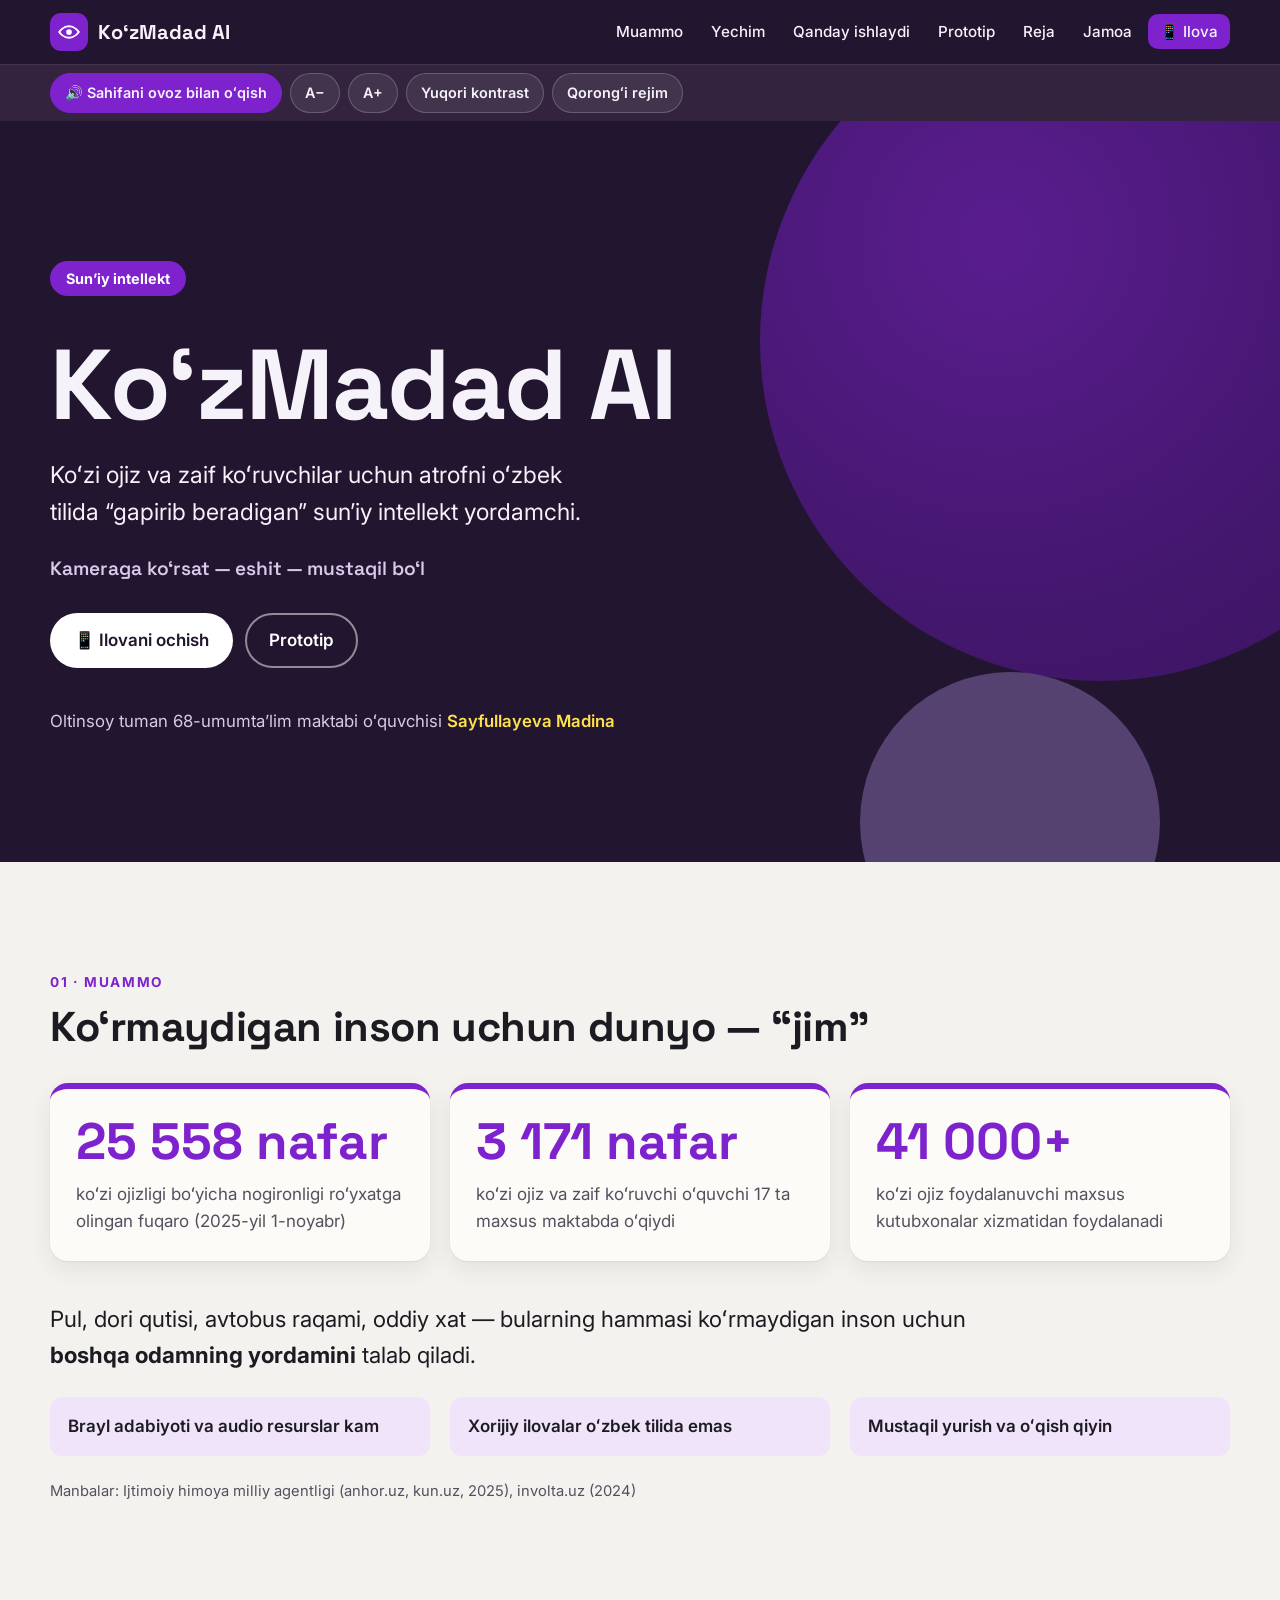
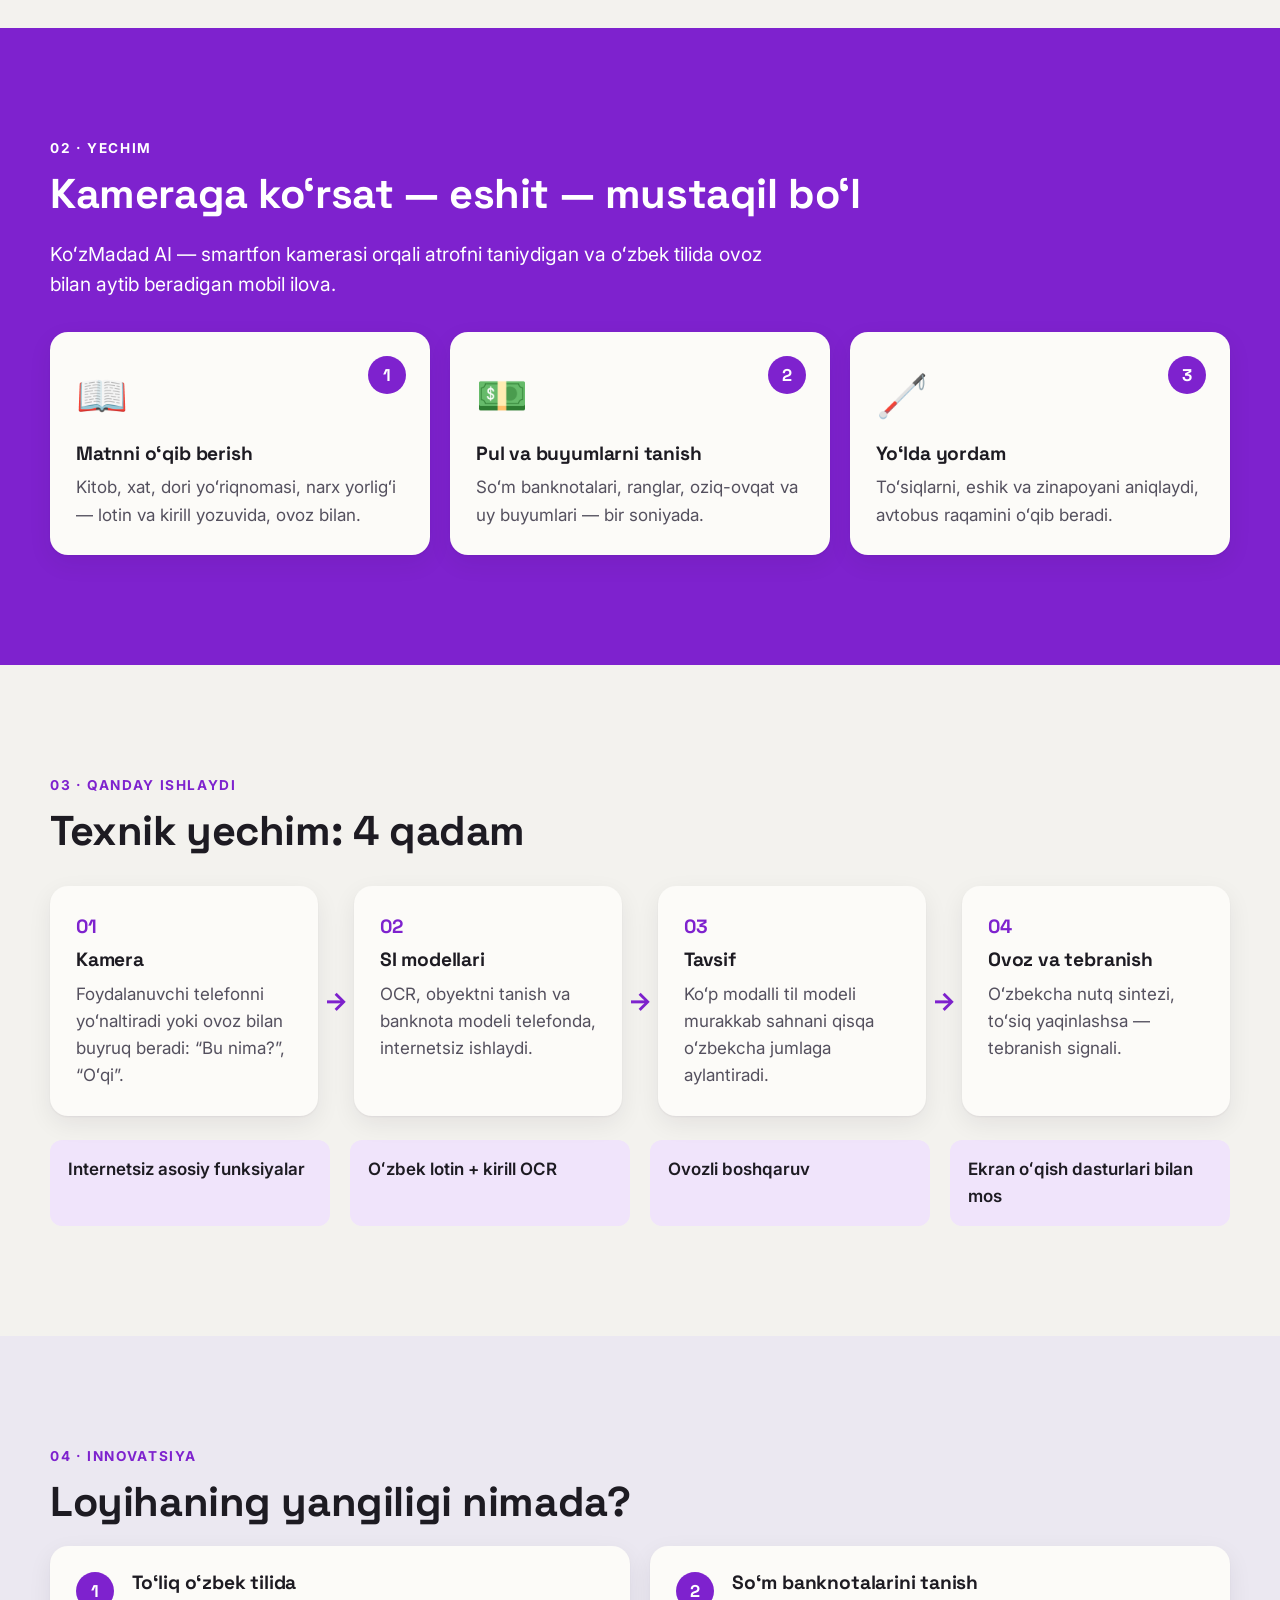
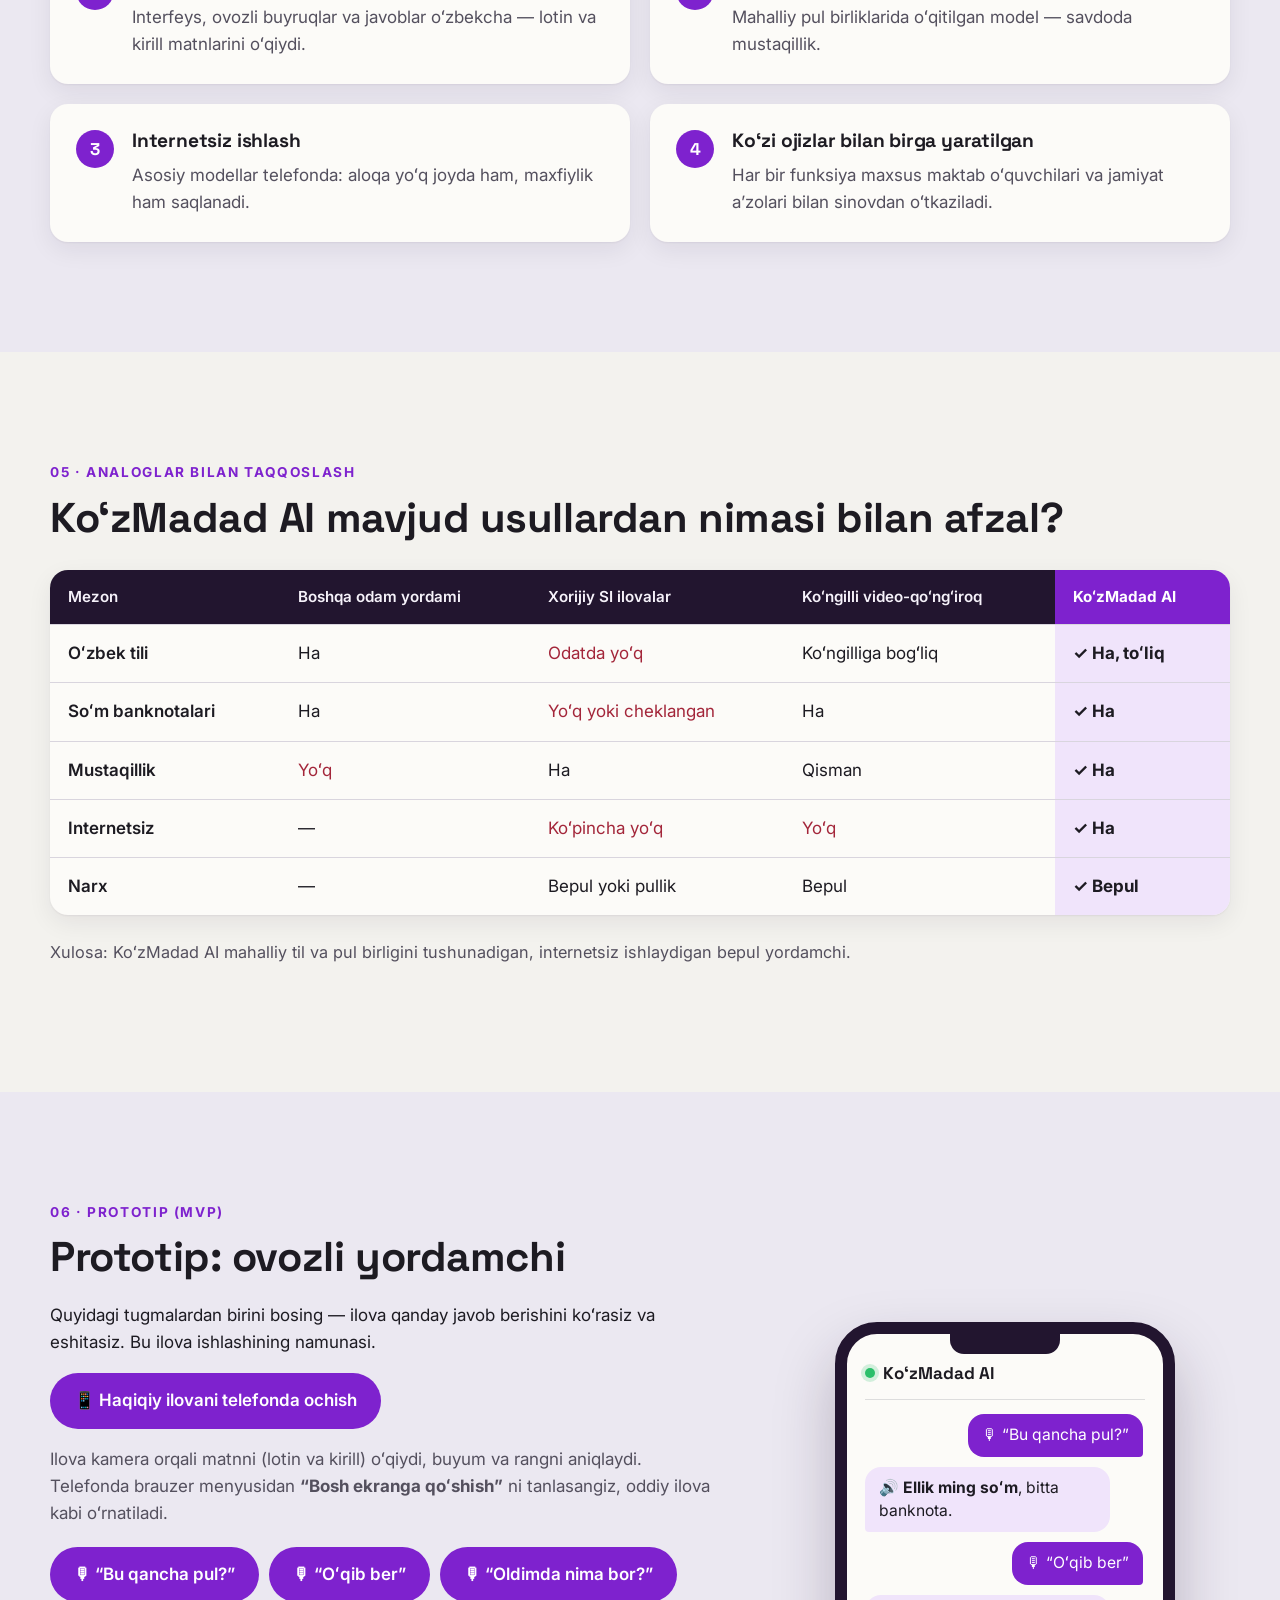
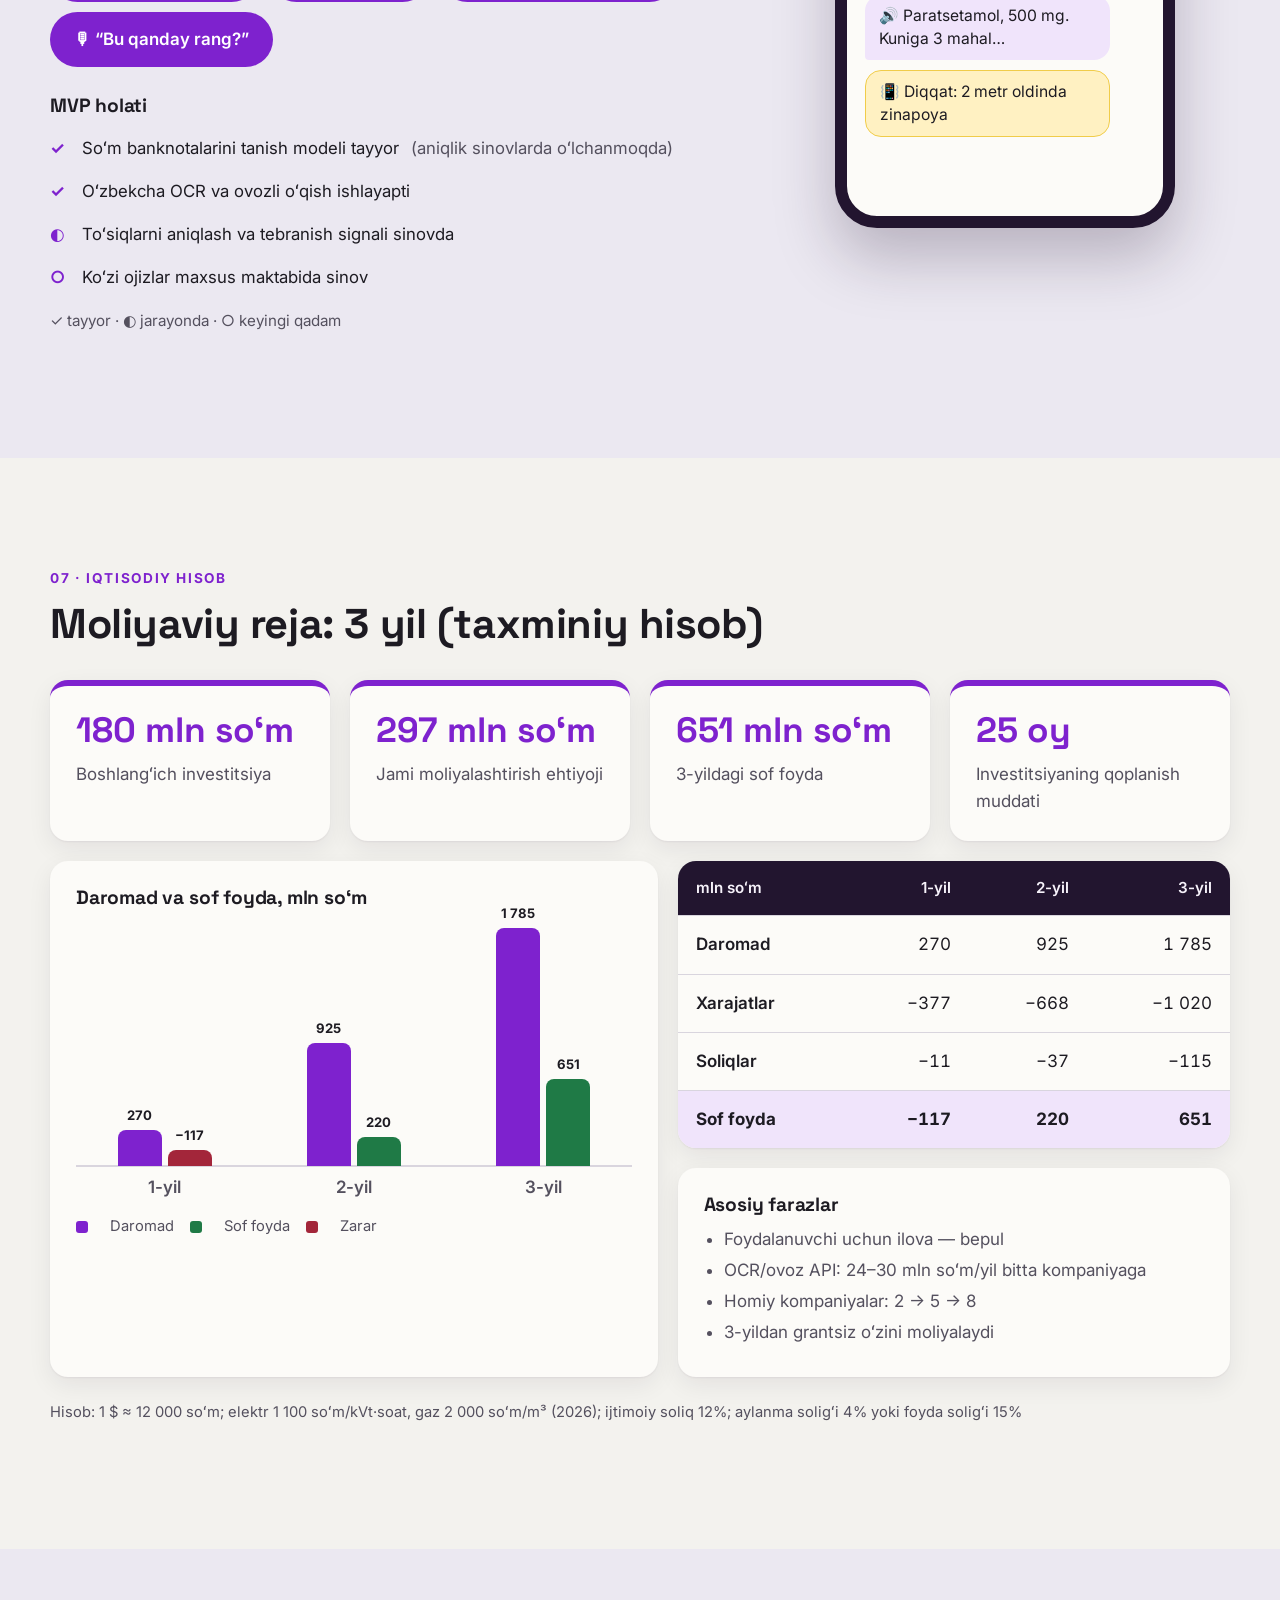
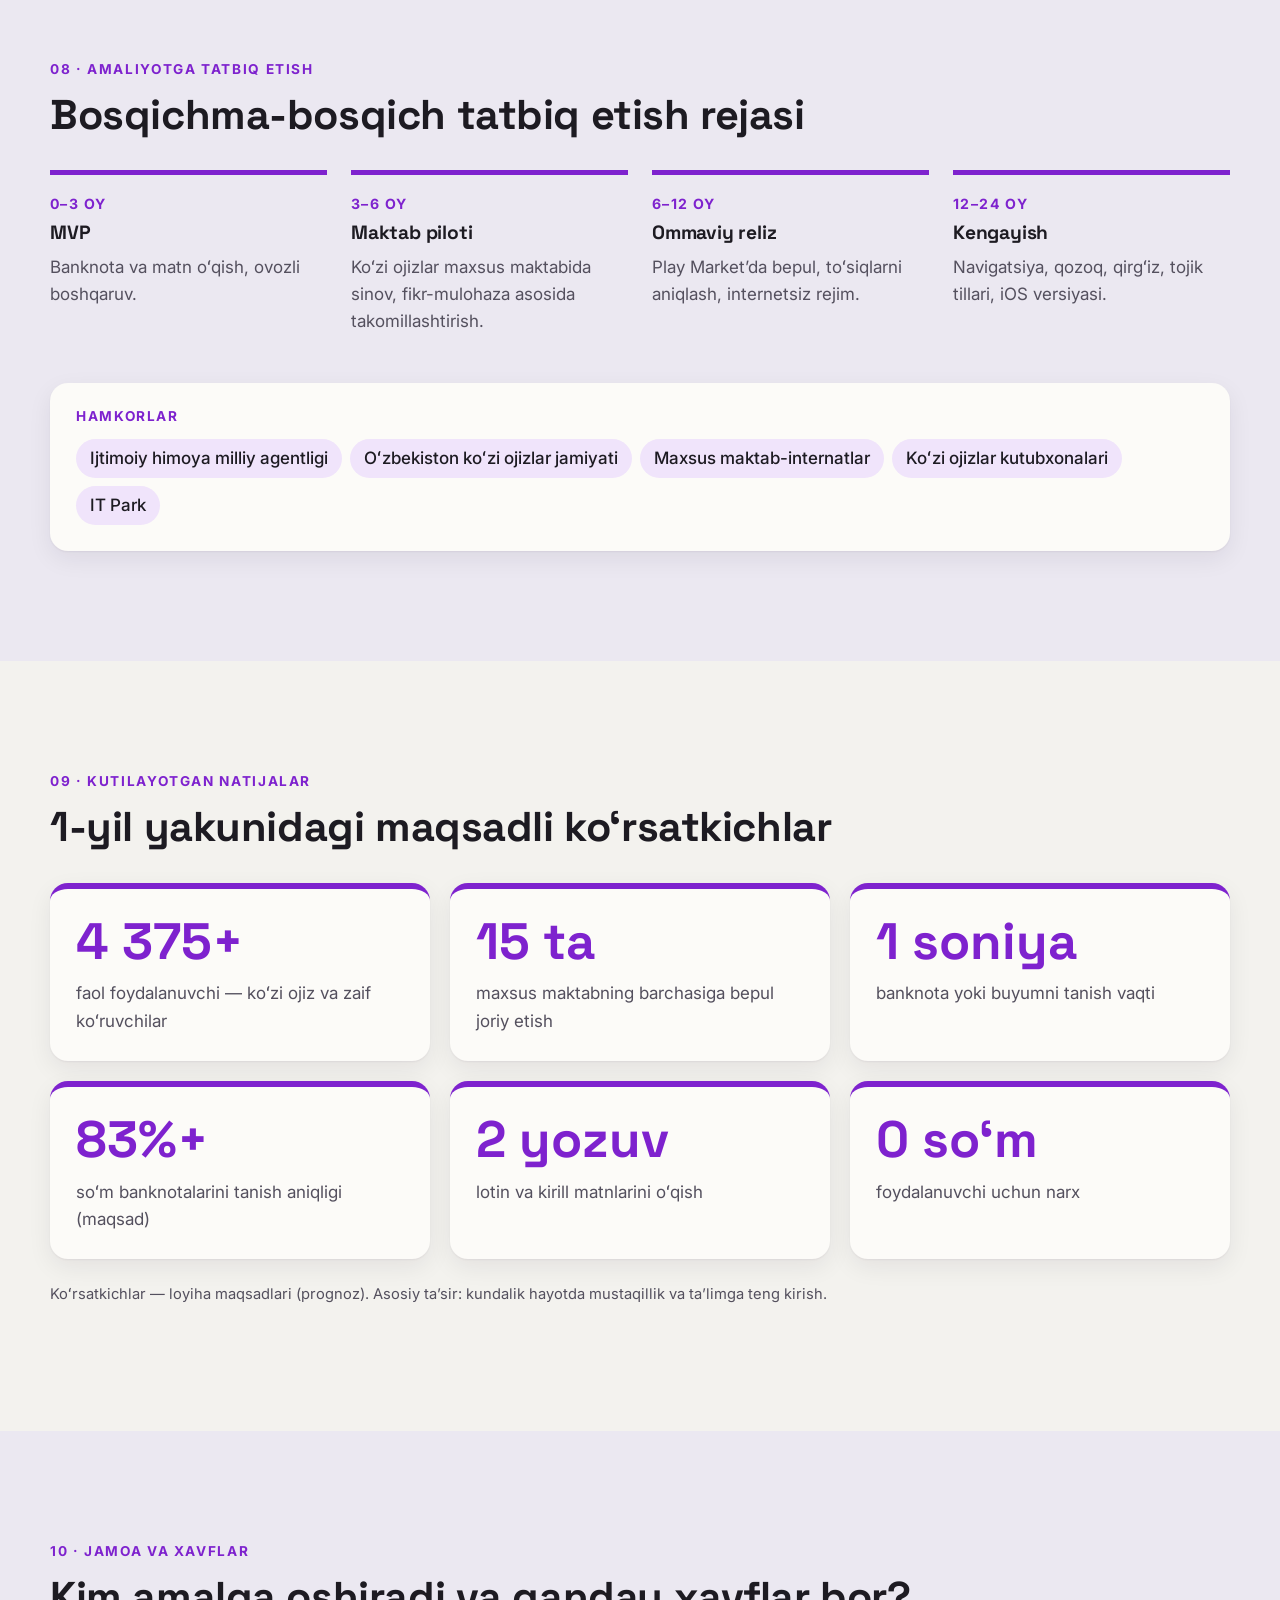
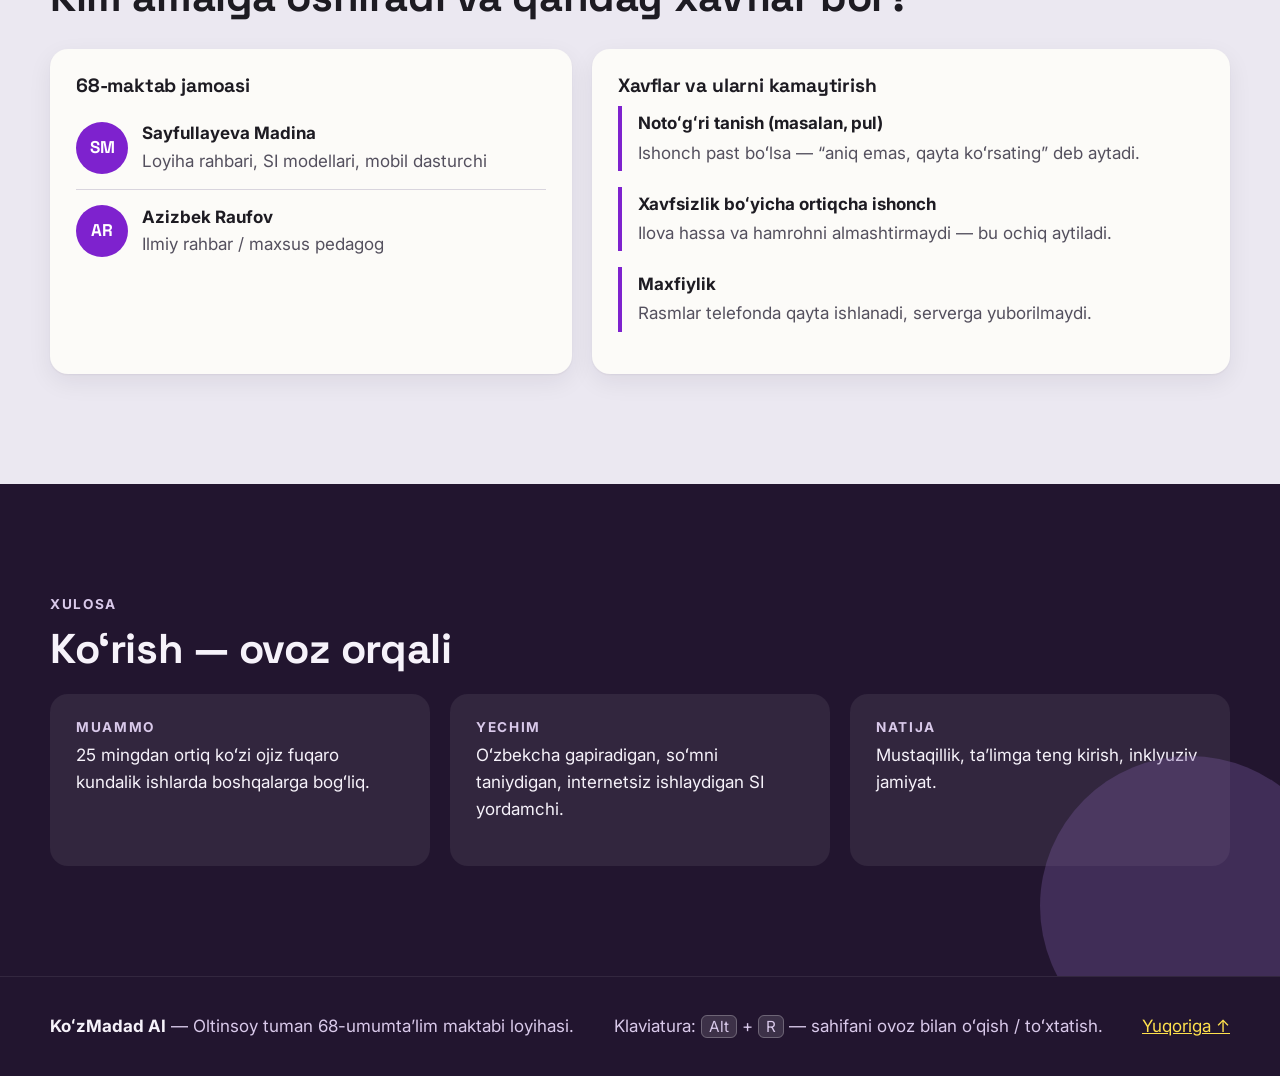
==== commit 6a31e678: "KoʻzMadad AI mobil ilovasi (PWA): matn oʻqish, buyum va rang tanish, ovozli buyruqlar Co-Authored-By" ====
--- a/index.html
+++ b/index.html
@@ -32,6 +32,7 @@
           <li><a href="#prototip">Prototip</a></li>
           <li><a href="#reja">Reja</a></li>
           <li><a href="#jamoa">Jamoa</a></li>
+          <li><a href="app/" class="nav-app">📱 Ilova</a></li>
         </ul>
       </nav>
     </div>
@@ -59,9 +60,9 @@
         <p class="lead">Koʻzi ojiz va zaif koʻruvchilar uchun atrofni oʻzbek tilida <q>gapirib beradigan</q> sunʼiy intellekt yordamchi.</p>
         <p class="motto">Kameraga koʻrsat — eshit — mustaqil boʻl</p>
         <div class="hero-cta">
-          <a class="btn btn-light" href="#prototip">Prototipni sinab koʻrish</a>
-          <a class="btn btn-ghost" href="#muammo">Batafsil</a>
-        </div>
+          <a class="btn btn-light" href="app/">📱 Ilovani ochish</a>
+          <a class="btn btn-ghost" href="#prototip">Prototip</a>
+                  </div>
         <p class="author">Oltinsoy tuman 68-umumtaʼlim maktabi oʻquvchisi <strong>Sayfullayeva Madina</strong></p>
       </div>
     </section>
@@ -211,6 +212,8 @@
           <p class="eyebrow">06 · Prototip (MVP)</p>
           <h2 id="proto-title">Prototip: ovozli yordamchi</h2>
           <p>Quyidagi tugmalardan birini bosing — ilova qanday javob berishini koʻrasiz va eshitasiz. Bu ilova ishlashining namunasi.</p>
+          <p><a class="btn btn-purple" href="app/">📱 Haqiqiy ilovani telefonda ochish</a></p>
+          <p class="muted">Ilova kamera orqali matnni (lotin va kirill) oʻqiydi, buyum va rangni aniqlaydi. Telefonda brauzer menyusidan <b>“Bosh ekranga qoʻshish”</b> ni tanlasangiz, oddiy ilova kabi oʻrnatiladi.</p>
           <div class="demo-buttons" role="group" aria-label="Namuna buyruqlar">
             <button class="btn btn-purple" data-demo="pul">🎙 “Bu qancha pul?”</button>
             <button class="btn btn-purple" data-demo="oqi">🎙 “Oʻqib ber”</button>
--- a/style.css
+++ b/style.css
@@ -336,3 +336,4 @@
   .js .reveal { opacity: 1; transform: none; }
   .js .fin-chart:not(.in) .bar { transform: none; }
 }
+.nav a.nav-app { background: #7e22ce; }
